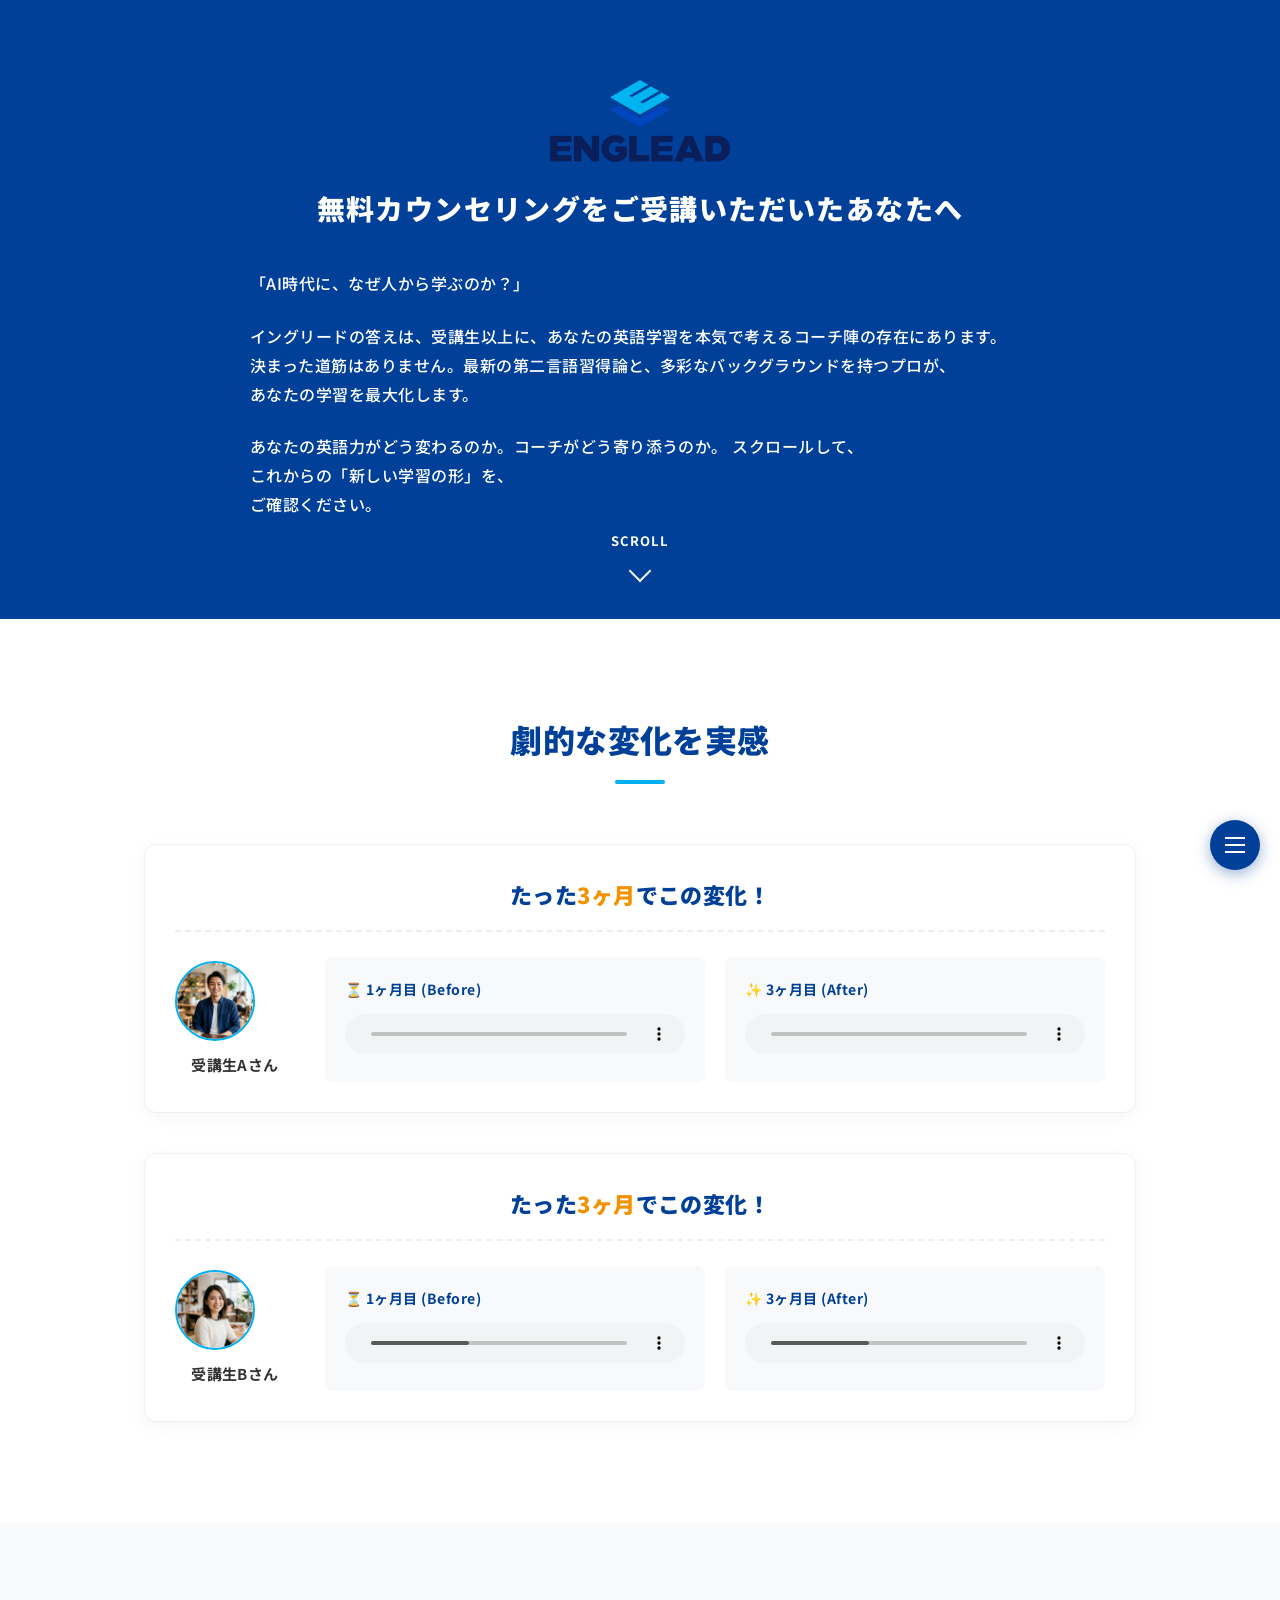
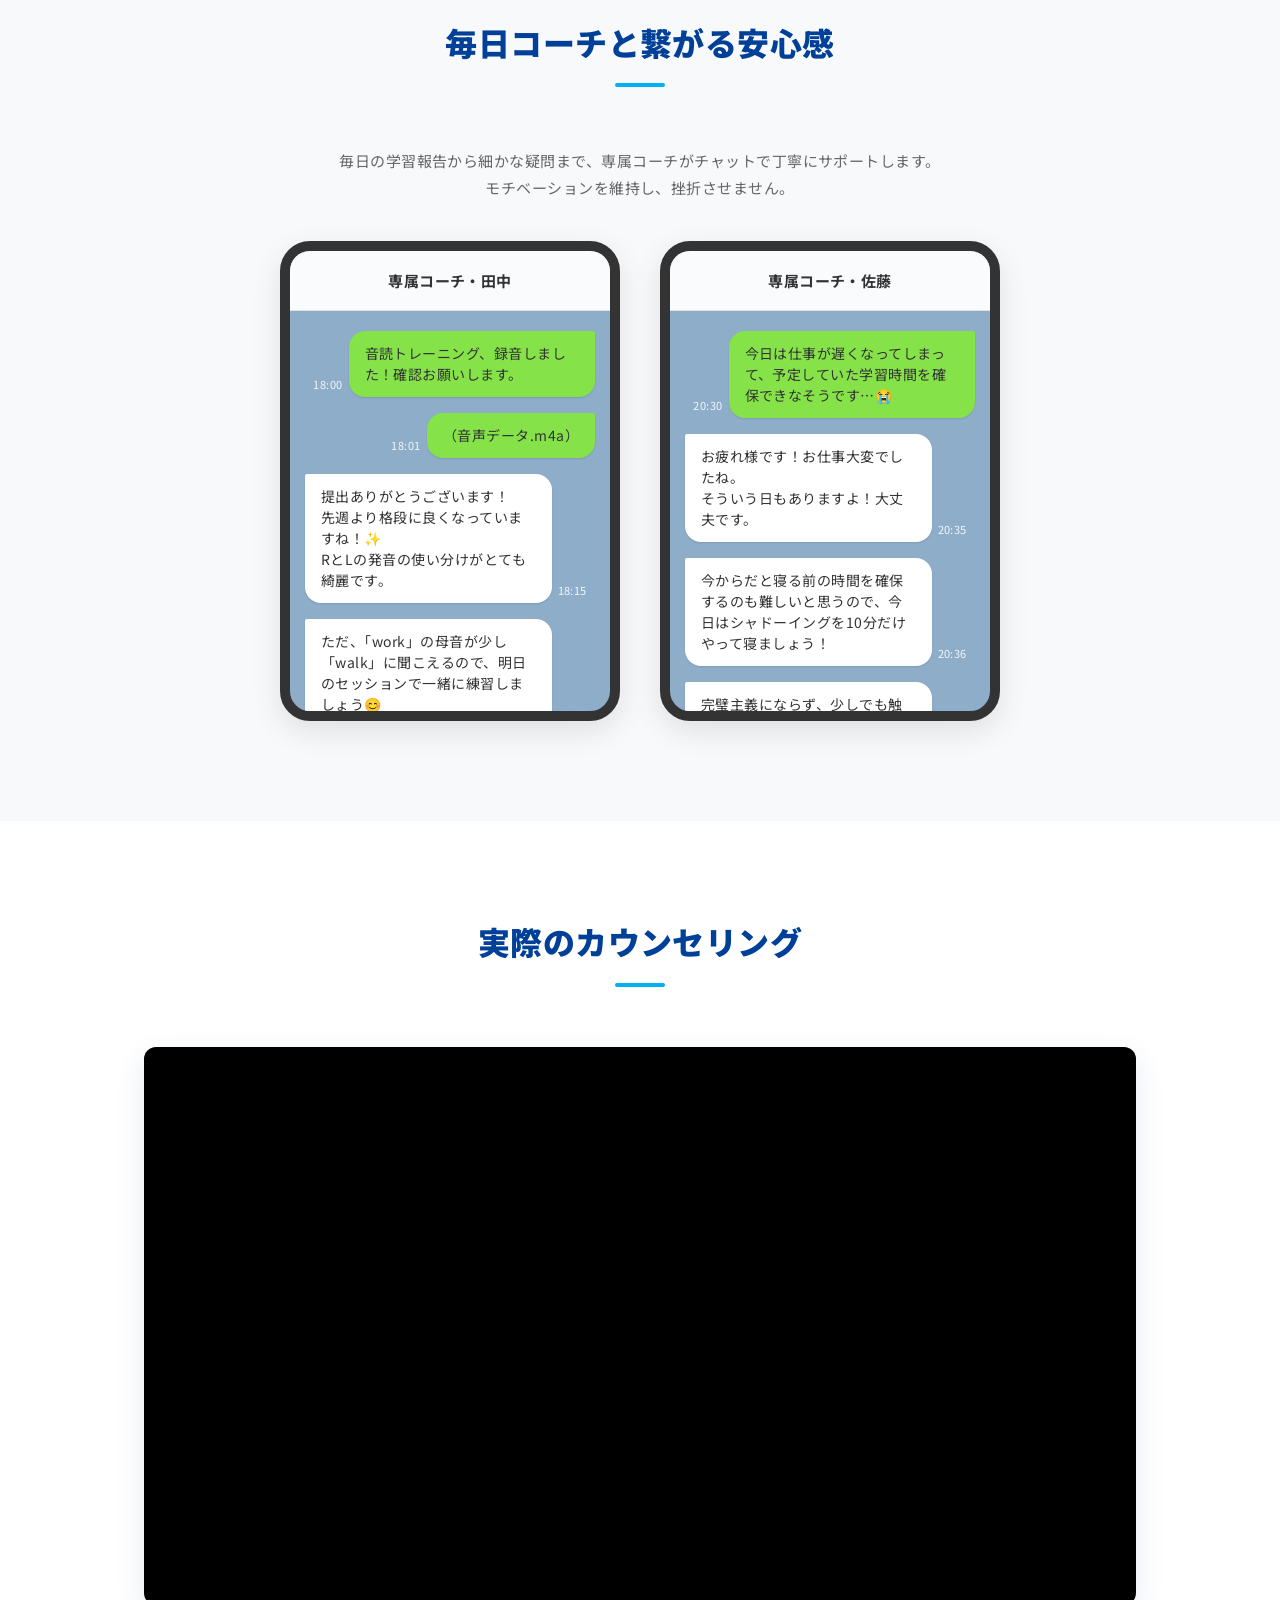
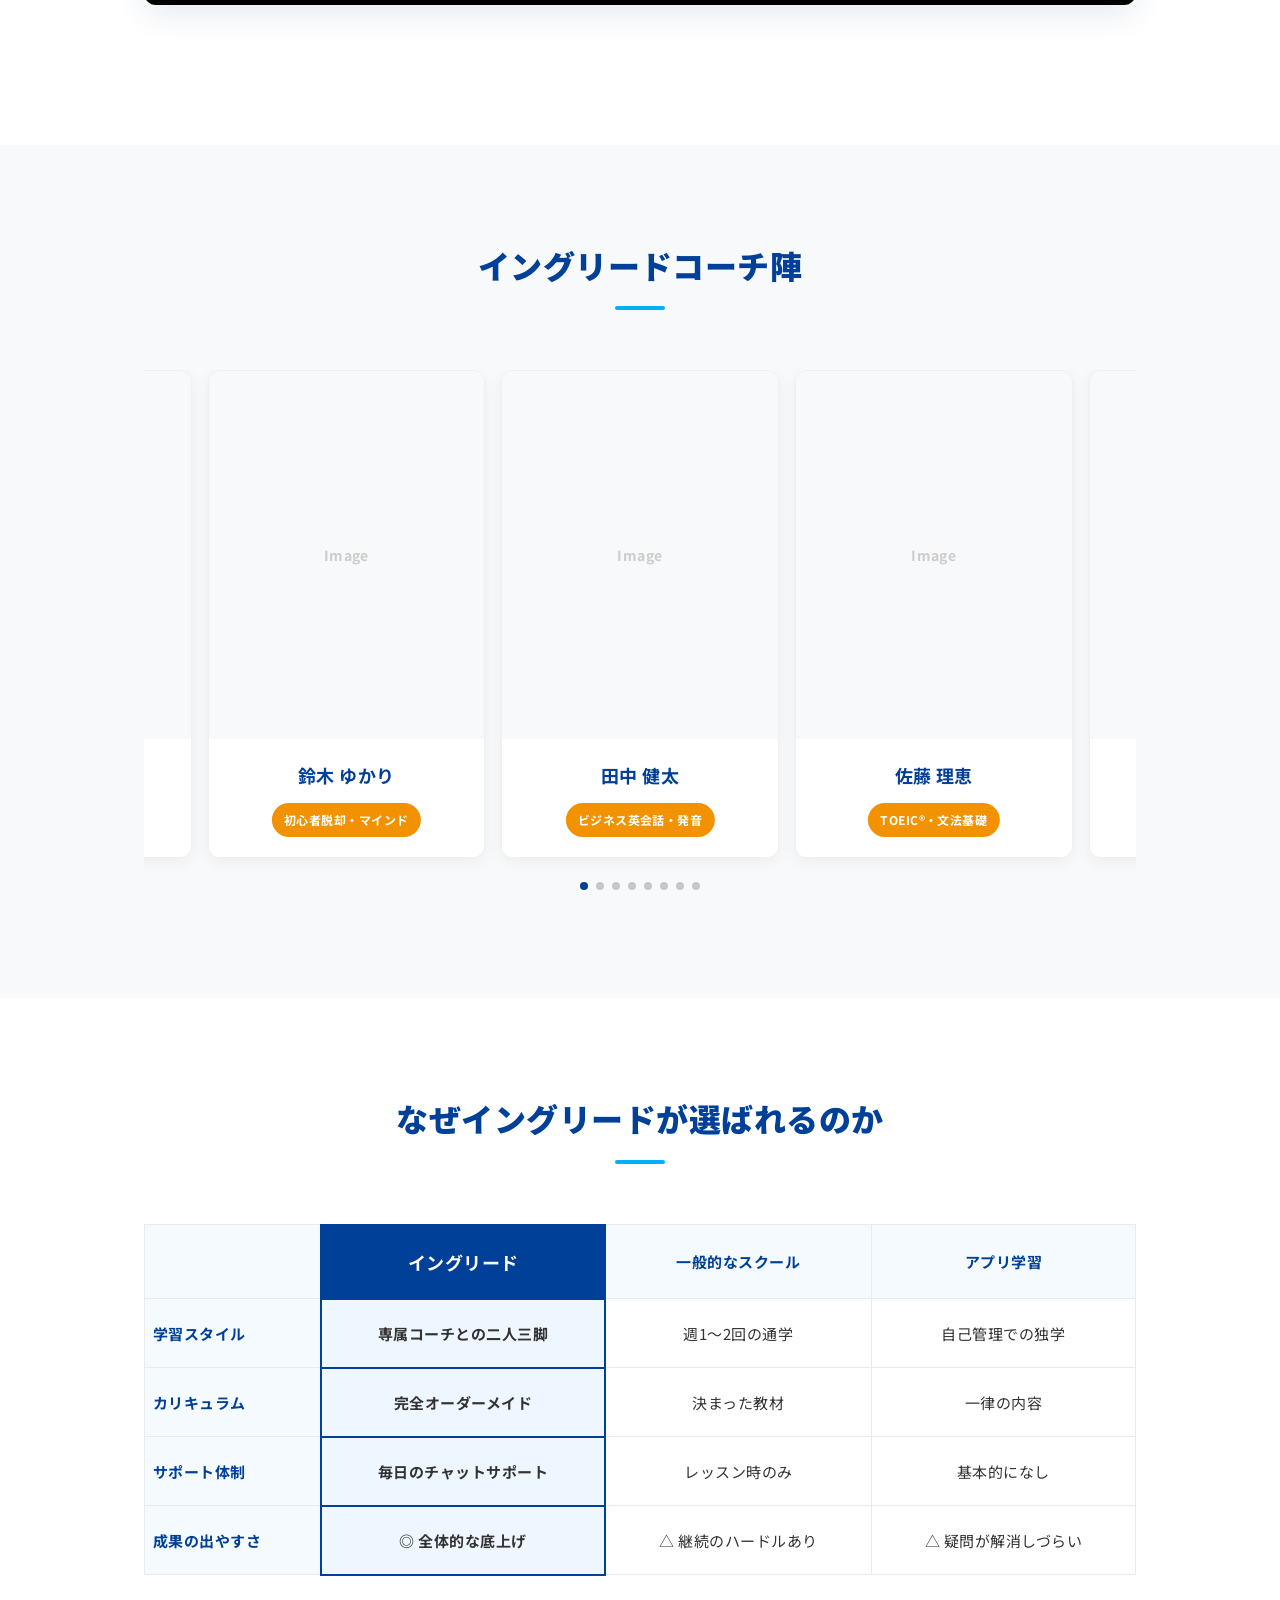
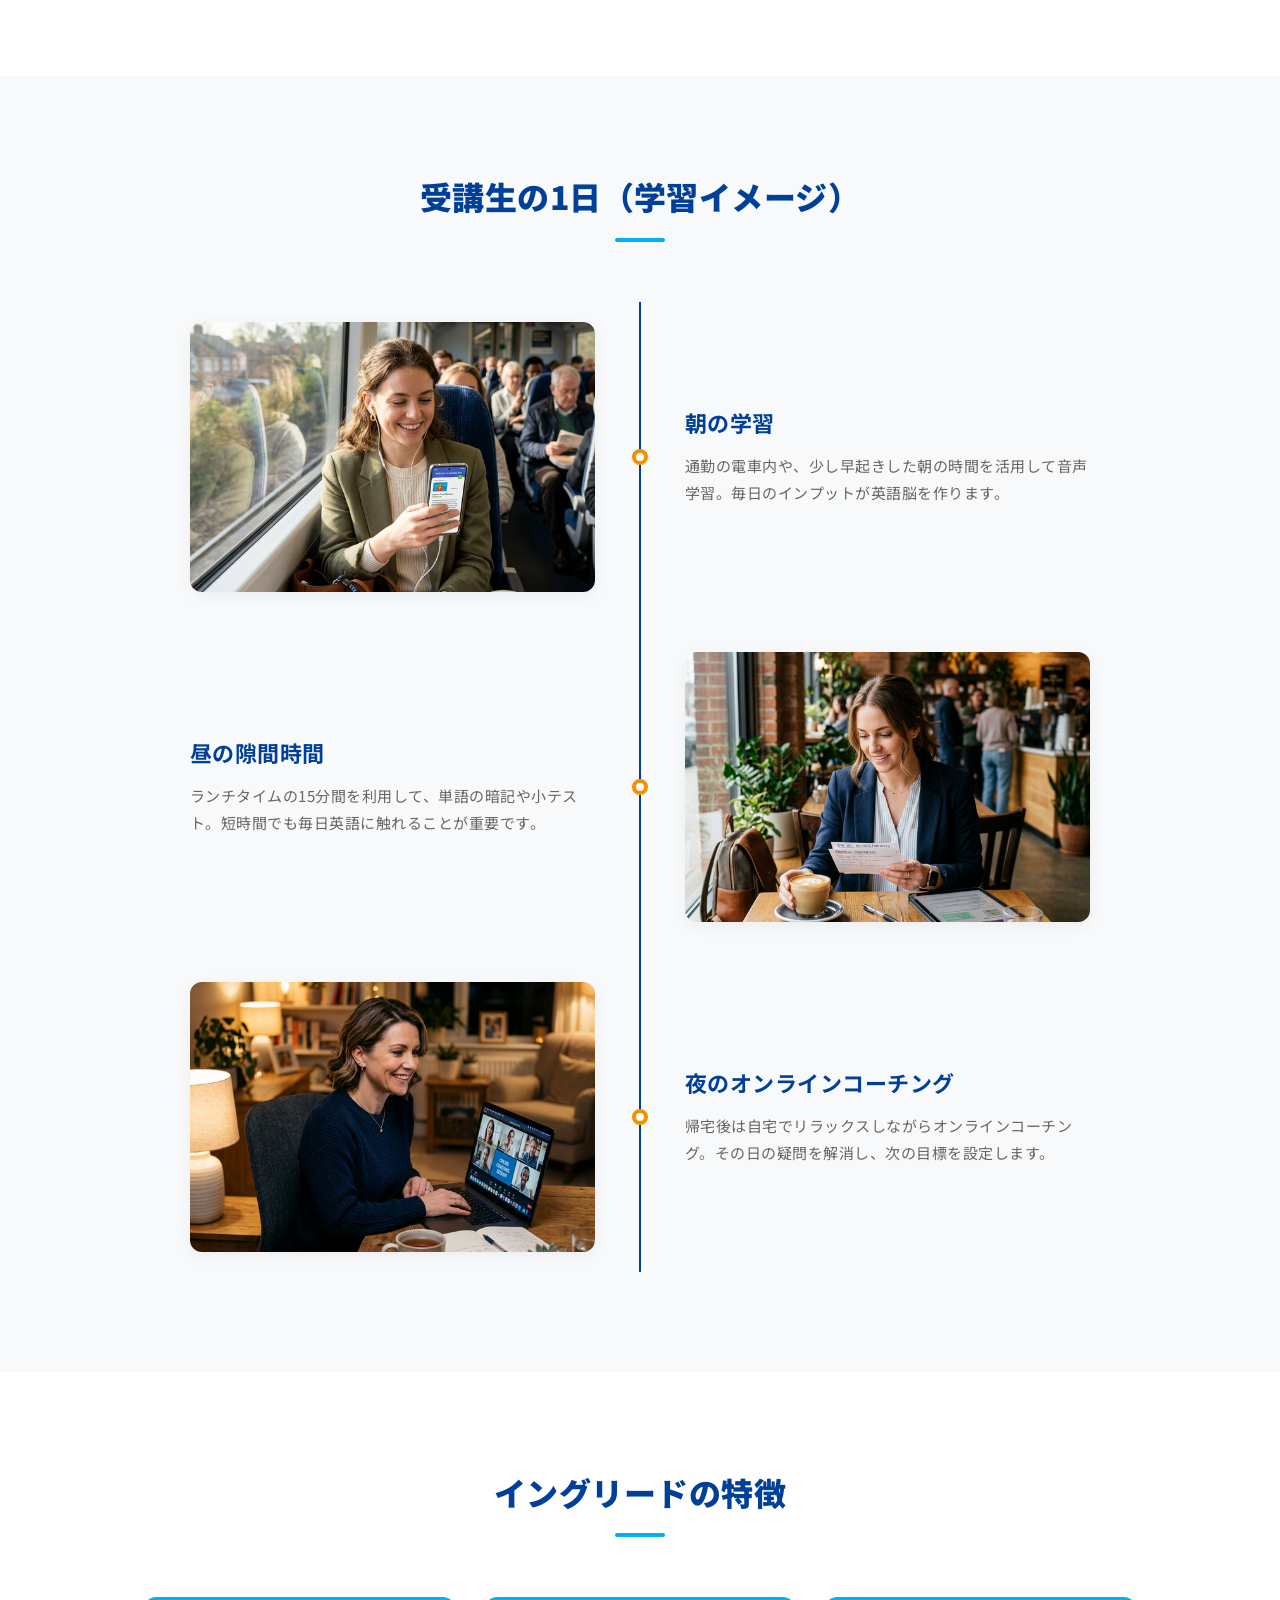
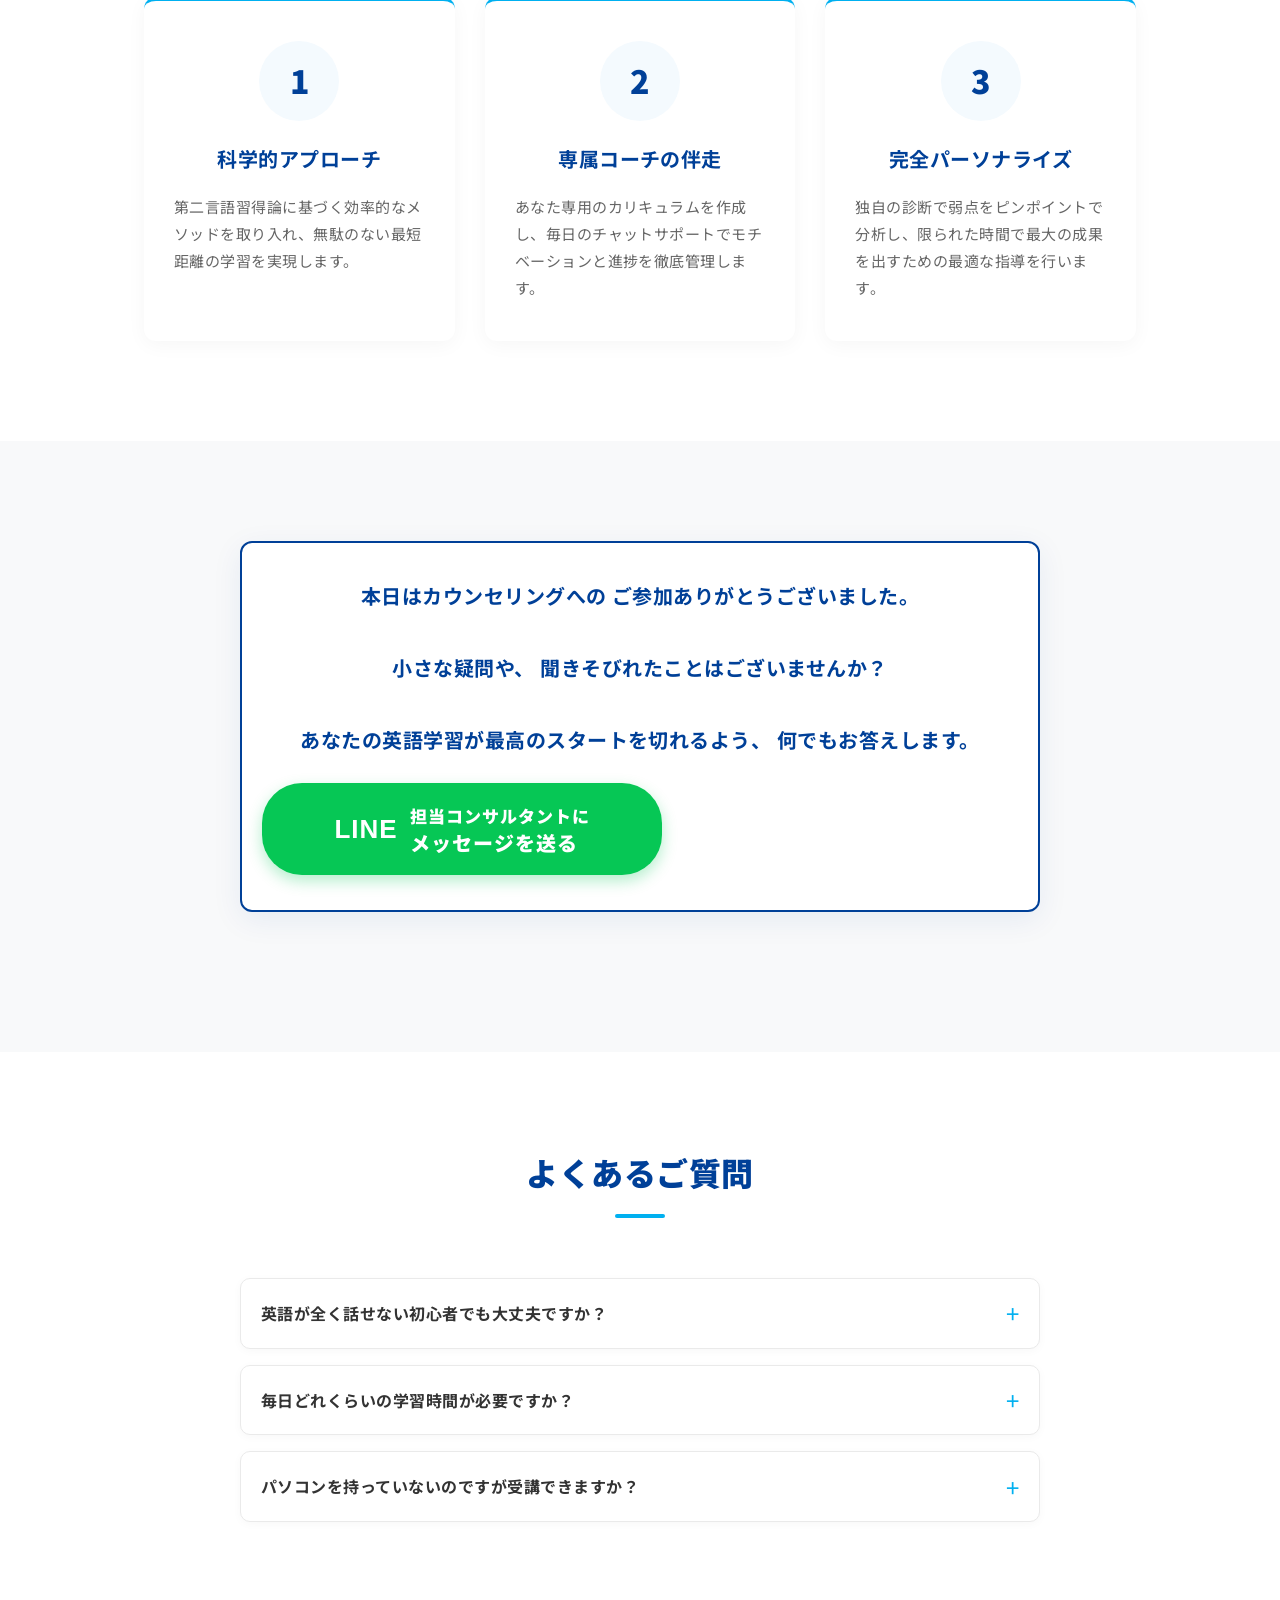
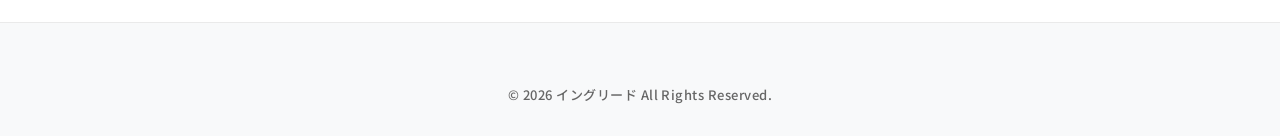
==== lp-draft/index.html @ 7d1c891e "修正" ====
<!DOCTYPE html>
<html lang="ja">

<head>
    <meta charset="UTF-8">
    <meta name="viewport" content="width=device-width, initial-scale=1.0">
    <title>イングリード - あなたの英語を、3ヶ月で変える</title>

    <!-- Google Fonts: Noto Sans JP -->
    <link rel="preconnect" href="https://fonts.googleapis.com">
    <link rel="preconnect" href="https://fonts.gstatic.com" crossorigin>
    <link href="https://fonts.googleapis.com/css2?family=Noto+Sans+JP:wght@400;500;700;900&display=swap"
        rel="stylesheet">

    <style>
        :root {
            /* イングリード提供のブランドカラー */
            --primary-blue: #004098;
            --sub-blue: #00b0f0;
            --accent-orange: #f39200;
            --light-blue: #F4FAFE;

            --text-main: #333333;
            --text-muted: #666666;
            --bg-gray: #F8F9FA;
            --white: #FFFFFF;
            --line-green: #06C755;
            --chat-bg: #8EADC8;
        }

        /* -------------------------------------------
           最優先：レスポンシブ修正 (box-sizing の徹底)
           ------------------------------------------- */
        *,
        *::before,
        *::after {
            box-sizing: border-box;
            margin: 0;
            padding: 0;
        }

        html {
            scroll-behavior: smooth;
        }

        html,
        body {
            overflow-x: hidden;
            /* スマホで右側がはみ出るのを防ぐ最終防衛線 */
            width: 100%;
        }

        body {
            font-family: 'Noto Sans JP', 'Helvetica Neue', Arial, sans-serif;
            color: var(--text-main);
            background-color: var(--bg-gray);
            line-height: 1.8;
            letter-spacing: 0.03em;
        }

        img {
            max-width: 100%;
            height: auto;
            vertical-align: bottom;
            display: block;
            /* 画像の下にできる不要な余白を消す */
        }

        .container {
            width: 100%;
            max-width: 1040px;
            margin: 0 auto;
            padding: 0 24px;
        }

        /* セクションの余白設定 */
        section {
            padding: 100px 0;
            width: 100%;
        }

        @media (max-width: 768px) {
            section {
                padding: 60px 0;
            }
        }

        section:nth-child(even) {
            background-color: var(--white);
        }

        .section-title {
            text-align: center;
            font-size: 32px;
            color: var(--primary-blue);
            margin-bottom: 60px;
            font-weight: 900;
            line-height: 1.3;
        }

        #sec-compare .section-title {
            white-space: nowrap;
        }

        @media (max-width: 768px) {
            .section-title {
                font-size: 26px;
                margin-bottom: 40px;
            }

            #sec-compare .section-title {
                font-size: min(20px, 5.5vw);
            }
        }

        .section-title::after {
            content: '';
            display: block;
            width: 50px;
            height: 4px;
            background-color: var(--sub-blue);
            margin: 20px auto 0;
            border-radius: 2px;
        }

        /* -------------------------------------------
           Header (Hero)
           ------------------------------------------- */
        header {
            background-color: var(--primary-blue);
            color: var(--white);
            padding: 80px 20px 100px;
            /* 下部矢印のための余白 */
            text-align: center;
            width: 100%;
            position: relative;
        }

        @media (max-width: 768px) {
            header {
                padding: 60px 15px 80px;
            }
        }

        .hero-logo-wrapper {
            margin-bottom: 25px;
            display: flex;
            justify-content: center;
        }

        .hero-logo-img {
            max-width: 180px;
            /* ロゴを少し小さめに配置 */
            height: auto;
        }

        /* 画像が読み込めなかった時のフォールバックテキスト用 */
        .hero-logo-text {
            font-size: 28px;
            color: var(--white);
            font-weight: 900;
            letter-spacing: 2px;
            display: none;
            /* 初期状態では隠す */
        }

        .hero-catchphrase {
            font-size: 28px;
            font-weight: 900;
            color: var(--white);
            margin-bottom: 40px;
            line-height: 1.5;
            letter-spacing: 0.05em;
        }

        .hero-message {
            color: var(--white);
            font-size: 16px;
            font-weight: 500;
            line-height: 1.8;
            /* ややスッキリとした行間 */
            text-align: left;
            /* テキスト左揃え（中央配置だが文章は読みやすく） */
            max-width: 800px;
            margin: 0 auto;
            padding: 0 10px;
            /* スマホ時の横揺れ・余白防止。以前より広め */
            word-break: keep-all;
            overflow-wrap: anywhere;
        }

        .hero-message p {
            margin-bottom: 24px;
        }

        .hero-message p:last-child {
            margin-bottom: 0;
        }

        .scroll-down {
            position: absolute;
            bottom: 40px;
            left: 50%;
            transform: translateX(-50%);
            display: flex;
            flex-direction: column;
            align-items: center;
            color: var(--white);
            font-size: 13px;
            font-weight: 700;
            letter-spacing: 1px;
            animation: bounce 2s infinite;
        }

        .scroll-down-arrow {
            width: 16px;
            height: 16px;
            border-right: 2px solid var(--white);
            border-bottom: 2px solid var(--white);
            transform: rotate(45deg);
            margin-top: 10px;
        }

        @keyframes bounce {

            0%,
            20%,
            50%,
            80%,
            100% {
                transform: translate(-50%, 0);
            }

            40% {
                transform: translate(-50%, -10px);
            }

            60% {
                transform: translate(-50%, -5px);
            }
        }

        @media (max-width: 768px) {
            .hero-logo-img {
                max-width: 140px;
            }

            .hero-catchphrase {
                font-size: 22px;
                margin-bottom: 30px;
            }

            .hero-message {
                font-size: 15px;
                line-height: 1.9;
            }

            .scroll-down {
                bottom: 20px;
            }
        }

        /* -------------------------------------------
           Voice Before/After
           ------------------------------------------- */
        .voice-grid {
            display: flex;
            flex-direction: column;
            gap: 40px;
            width: 100%;
        }

        .voice-card {
            background: var(--white);
            border-radius: 12px;
            padding: 30px;
            box-shadow: 0 4px 20px rgba(0, 0, 0, 0.04);
            display: flex;
            flex-direction: column;
            border: 1px solid #f0f0f0;
            width: 100%;
        }

        .voice-card-heading {
            text-align: center;
            font-size: 22px;
            font-weight: 900;
            color: var(--primary-blue);
            margin-bottom: 25px;
            border-bottom: 2px dashed #eee;
            padding-bottom: 15px;
        }

        .voice-card-heading span {
            color: var(--accent-orange);
        }

        .voice-card-body {
            display: flex;
            align-items: center;
            gap: 30px;
            width: 100%;
        }

        @media (max-width: 768px) {
            .voice-card-body {
                flex-direction: column;
                gap: 20px;
            }
        }

        .voice-profile {
            flex-shrink: 0;
            text-align: center;
            width: 120px;
        }

        @media (max-width: 768px) {
            .voice-profile {
                width: 100%;
                display: flex;
                flex-direction: column;
                align-items: center;
            }
        }

        .voice-profile img {
            border-radius: 50%;
            width: 80px;
            height: 80px;
            object-fit: cover;
            margin-bottom: 10px;
            border: 2px solid var(--sub-blue);
        }

        .voice-profile p {
            font-size: 15px;
            font-weight: 700;
        }

        .voice-players {
            flex-grow: 1;
            display: grid;
            grid-template-columns: 1fr 1fr;
            gap: 20px;
            width: 100%;
        }

        @media (max-width: 600px) {
            .voice-players {
                grid-template-columns: 1fr;
            }
        }

        .player-box {
            background: var(--bg-gray);
            padding: 20px;
            border-radius: 8px;
            width: 100%;
        }

        .player-label {
            font-size: 14px;
            font-weight: 700;
            margin-bottom: 12px;
            color: var(--primary-blue);
            display: flex;
            align-items: center;
            gap: 5px;
        }

        audio {
            width: 100%;
            height: 40px;
            outline: none;
        }

        /* -------------------------------------------
           LINE Support
           ------------------------------------------- */
        .chat-container {
            display: flex;
            justify-content: center;
            gap: 40px;
            flex-wrap: wrap;
            width: 100%;
        }

        .chat-phone {
            width: 100%;
            max-width: 340px;
            /* スマホ枠の最大幅を制限 */
            background-color: var(--chat-bg);
            border-radius: 30px;
            border: 10px solid var(--text-main);
            overflow: hidden;
            display: flex;
            flex-direction: column;
            box-shadow: 0 10px 30px rgba(0, 0, 0, 0.1);
        }

        .chat-header {
            background: rgba(255, 255, 255, 0.95);
            padding: 16px;
            text-align: center;
            font-weight: 700;
            font-size: 15px;
            border-bottom: 1px solid rgba(0, 0, 0, 0.1);
            color: var(--text-main);
            flex-shrink: 0;
        }

        .chat-body {
            /* スクロールLINE: 高さ400px指定 */
            height: 400px;
            padding: 20px 15px;
            overflow-y: auto;
            display: flex;
            flex-direction: column;
            gap: 16px;
        }

        /* Custom scrollbar for chat */
        .chat-body::-webkit-scrollbar {
            width: 6px;
        }

        .chat-body::-webkit-scrollbar-track {
            background: rgba(0, 0, 0, 0.05);
        }

        .chat-body::-webkit-scrollbar-thumb {
            background: rgba(0, 0, 0, 0.2);
            border-radius: 10px;
        }

        .chat-bubble {
            max-width: 85%;
            padding: 12px 16px;
            border-radius: 16px;
            font-size: 14px;
            line-height: 1.5;
            position: relative;
            box-shadow: 0 1px 2px rgba(0, 0, 0, 0.1);
        }

        .chat-bubble.left {
            align-self: flex-start;
            background: var(--white);
            border-top-left-radius: 2px;
        }

        .chat-bubble.right {
            align-self: flex-end;
            background: #85E249;
            border-top-right-radius: 2px;
        }

        .chat-time {
            font-size: 11px;
            color: rgba(255, 255, 255, 0.9);
            align-self: flex-end;
            margin: 0 6px;
            margin-bottom: 2px;
            flex-shrink: 0;
        }

        .chat-row {
            display: flex;
            align-items: flex-end;
        }

        .chat-row.right {
            flex-direction: row-reverse;
        }

        /* -------------------------------------------
           Counseling Video
           ------------------------------------------- */
        .video-wrapper {
            position: relative;
            width: 100%;
            aspect-ratio: 16 / 9;
            overflow: hidden;
            border-radius: 12px;
            box-shadow: 0 10px 30px rgba(0, 64, 152, 0.1);
            background-color: #000;
            margin: 40px 0;
        }

        .video-wrapper iframe {
            position: absolute;
            top: 0;
            left: 0;
            width: 100%;
            height: 100%;
            border: none;
        }

        .video-placeholder {
            display: flex;
            align-items: center;
            justify-content: center;
            background: url('https://via.placeholder.com/1200x675/004098/FFFFFF?text=Counseling+Video') center/cover;
        }

        .play-btn {
            width: 70px;
            height: 70px;
            background: rgba(255, 255, 255, 0.9);
            border-radius: 50%;
            display: flex;
            align-items: center;
            justify-content: center;
            cursor: pointer;
            transition: transform 0.3s ease, background 0.3s;
            box-shadow: 0 4px 15px rgba(0, 0, 0, 0.2);
        }

        @media (max-width: 768px) {
            .play-btn {
                width: 50px;
                height: 50px;
            }

            .play-btn::after {
                border-top: 10px solid transparent !important;
                border-left: 15px solid var(--accent-orange) !important;
                border-bottom: 10px solid transparent !important;
                margin-left: 4px !important;
            }
        }

        .play-btn:hover {
            transform: scale(1.1);
            background: var(--white);
        }

        .play-btn::after {
            content: '';
            border-top: 14px solid transparent;
            border-left: 20px solid var(--accent-orange);
            border-bottom: 14px solid transparent;
            margin-left: 6px;
        }

        /* -------------------------------------------
           Features
           ------------------------------------------- */
        .feature-grid {
            display: grid;
            grid-template-columns: repeat(3, 1fr);
            gap: 30px;
            width: 100%;
        }

        @media (max-width: 900px) {
            .feature-grid {
                grid-template-columns: 1fr;
                gap: 16px;
            }
        }

        .feature-item {
            background: var(--white);
            padding: 40px 30px;
            text-align: center;
            border-radius: 12px;
            box-shadow: 0 4px 20px rgba(0, 0, 0, 0.04);
            border-top: 4px solid var(--sub-blue);
        }

        .feature-icon {
            width: 80px;
            height: 80px;
            background: var(--light-blue);
            color: var(--primary-blue);
            border-radius: 50%;
            display: flex;
            align-items: center;
            justify-content: center;
            font-size: 32px;
            margin: 0 auto 20px;
            font-weight: 900;
        }

        .feature-title {
            font-size: 20px;
            font-weight: 700;
            margin-bottom: 16px;
            color: var(--primary-blue);
        }

        .feature-desc {
            font-size: 15px;
            color: var(--text-muted);
            text-align: left;
        }

        /* -------------------------------------------
           Coaches
           ------------------------------------------- */
        .coach-grid {
            display: grid;
            grid-template-columns: repeat(4, 1fr);
            gap: 20px;
            width: 100%;
        }

        @media (max-width: 900px) {
            .coach-grid {
                grid-template-columns: repeat(2, 1fr);
            }
        }

        @media (max-width: 480px) {

            /* スマホで1列 */
            .coach-grid {
                grid-template-columns: 1fr;
            }
        }

        .coach-card {
            background: var(--white);
            border-radius: 12px;
            overflow: hidden;
            box-shadow: 0 4px 15px rgba(0, 0, 0, 0.05);
            transition: transform 0.3s ease, box-shadow 0.3s ease;
            display: flex;
            flex-direction: column;
            cursor: pointer;
            border: 1px solid #eee;
            width: 100%;
        }

        .coach-card:hover {
            transform: translateY(-6px);
            box-shadow: 0 12px 24px rgba(0, 64, 152, 0.12);
        }

        /* 画像アスペクト比調整 */
        .coach-img-wrapper {
            width: 100%;
            aspect-ratio: 3 / 4;
            background: var(--bg-gray);
            /* 画像がない場合のプレースホルダー用の背景 */
            position: relative;
            overflow: hidden;
        }

        /* 画像ファイルのフォールバック（ファイルがない場合でも枠を維持） */
        .coach-img {
            position: absolute;
            top: 0;
            left: 0;
            width: 100%;
            height: 100%;
            object-fit: cover;
            object-position: center top;
            /* 読み込めなかった際 Altテキストを目立たなくする */
            color: transparent;
        }

        /* 画像がない場合のダミー要素 */
        .coach-img::before {
            content: "Image";
            display: flex;
            align-items: center;
            justify-content: center;
            position: absolute;
            top: 0;
            left: 0;
            right: 0;
            bottom: 0;
            background-color: var(--bg-gray);
            color: #ccc;
            font-size: 14px;
            font-weight: bold;
        }

        .coach-info {
            padding: 20px 15px;
            text-align: center;
            flex-grow: 1;
            background: var(--white);
        }

        .coach-name {
            font-size: 18px;
            font-weight: 700;
            margin-bottom: 12px;
            color: var(--primary-blue);
        }

        .coach-spec {
            font-size: 12px;
            color: var(--white);
            background: var(--accent-orange);
            padding: 6px 12px;
            border-radius: 20px;
            display: inline-block;
            font-weight: 700;
        }

        /* -------------------------------------------
           Modal for Coach Pop-up
           ------------------------------------------- */
        .modal-overlay {
            position: fixed;
            top: 0;
            left: 0;
            width: 100%;
            height: 100vh;
            /* iOS対応のためvhを使用 */
            background: rgba(0, 0, 0, 0.7);
            backdrop-filter: blur(4px);
            -webkit-backdrop-filter: blur(4px);
            display: flex;
            align-items: center;
            justify-content: center;
            z-index: 9999;
            opacity: 0;
            visibility: hidden;
            transition: opacity 0.3s ease, visibility 0.3s ease;
            padding: 20px;
        }

        .modal-overlay.active {
            opacity: 1;
            visibility: visible;
        }

        .modal-content {
            background: var(--white);
            border-radius: 12px;
            width: 100%;
            max-width: 640px;
            position: relative;
            transform: translateY(20px) scale(0.95);
            transition: transform 0.3s cubic-bezier(0.175, 0.885, 0.32, 1.275);
            overflow: hidden;
            box-shadow: 0 20px 40px rgba(0, 0, 0, 0.3);
            display: flex;
            flex-direction: column;
            max-height: 90vh;
        }

        @media (min-width: 600px) {
            .modal-content {
                flex-direction: row;
            }

            .modal-content {
                max-height: 80vh;
            }
        }

        .modal-overlay.active .modal-content {
            transform: translateY(0) scale(1);
        }

        .modal-close {
            position: absolute;
            top: 15px;
            right: 15px;
            width: 36px;
            height: 36px;
            background: rgba(255, 255, 255, 0.9);
            border-radius: 50%;
            display: flex;
            align-items: center;
            justify-content: center;
            cursor: pointer;
            font-size: 24px;
            font-weight: bold;
            color: var(--text-main);
            transition: background 0.2s, transform 0.2s;
            z-index: 10;
            box-shadow: 0 2px 5px rgba(0, 0, 0, 0.2);
            line-height: 1;
        }

        .modal-close:hover {
            background: #fff;
            transform: scale(1.1);
        }

        .modal-img-container {
            width: 100%;
            height: 250px;
            background: var(--bg-gray);
            position: relative;
            flex-shrink: 0;
        }

        @media (min-width: 600px) {
            .modal-img-container {
                width: 260px;
                height: auto;
            }
        }

        .modal-img {
            width: 100%;
            height: 100%;
            object-fit: cover;
            object-position: center top;
            /* 読み込めない時対策 */
            color: transparent;
        }

        .modal-info {
            padding: 30px;
            flex-grow: 1;
            overflow-y: auto;
            /* 詳細テキストが長い場合のスクロール */
        }

        .modal-name {
            font-size: 24px;
            font-weight: 700;
            color: var(--primary-blue);
            margin-bottom: 10px;
        }

        .modal-spec {
            font-size: 13px;
            color: var(--white);
            background: var(--accent-orange);
            padding: 4px 10px;
            border-radius: 4px;
            display: inline-block;
            margin-bottom: 20px;
            font-weight: 700;
        }

        .modal-desc-title {
            font-size: 14px;
            font-weight: 700;
            color: var(--primary-blue);
            margin-bottom: 8px;
            border-bottom: 2px solid var(--light-blue);
            padding-bottom: 4px;
        }

        .modal-desc {
            font-size: 14px;
            color: var(--text-muted);
            line-height: 1.7;
        }

        /* -------------------------------------------
           FAQ
           ------------------------------------------- */
        .faq-list {
            display: flex;
            flex-direction: column;
            gap: 16px;
            max-width: 800px;
            margin: 0 auto;
            width: 100%;
        }

        details {
            background: var(--white);
            border-radius: 10px;
            box-shadow: 0 2px 10px rgba(0, 0, 0, 0.03);
            border: 1px solid #eaeaea;
            overflow: hidden;
            width: 100%;
        }

        summary {
            padding: 20px 50px 20px 20px;
            font-weight: 700;
            font-size: 16px;
            cursor: pointer;
            list-style: none;
            position: relative;
            color: var(--text-main);
            transition: background 0.2s;
        }

        @media (max-width: 768px) {
            summary {
                font-size: 15px;
                padding: 16px 45px 16px 16px;
            }
        }

        summary:hover {
            background: var(--light-blue);
        }

        summary::-webkit-details-marker {
            display: none;
        }

        summary::after {
            content: '+';
            position: absolute;
            right: 20px;
            top: 50%;
            transform: translateY(-50%);
            font-size: 24px;
            color: var(--sub-blue);
            font-weight: 400;
        }

        details[open] summary::after {
            content: '−';
        }

        .faq-answer {
            padding: 0 20px 20px;
            color: var(--text-muted);
            font-size: 14px;
            line-height: 1.8;
            border-top: 1px dashed #eee;
            margin-top: 5px;
            padding-top: 15px;
        }

        @media (max-width: 768px) {
            .faq-answer {
                padding: 0 16px 16px;
            }
        }

        /* -------------------------------------------
           Footer & CTA
           ------------------------------------------- */
        footer {
            background: var(--bg-gray);
            padding: 60px 20px 30px;
            text-align: center;
            border-top: 1px solid #EAEAEA;
            width: 100%;
        }

        .cta-container {
            background: var(--white);
            padding: 35px 20px;
            border-radius: 12px;
            max-width: 800px;
            margin: 0 auto 40px;
            box-shadow: 0 8px 30px rgba(0, 64, 152, 0.08);
            border: 2px solid var(--primary-blue);
            width: 100%;
            word-break: keep-all;
            overflow-wrap: anywhere;
        }

        .cta-text {
            font-size: 20px;
            font-weight: 700;
            margin-bottom: 25px;
            color: var(--primary-blue);
            line-height: 1.8;
            text-align: center;
        }

        .btn-line {
            display: inline-flex;
            align-items: center;
            justify-content: center;
            background-color: var(--line-green);
            color: var(--white);
            text-decoration: none;
            font-size: 20px;
            font-weight: 900;
            padding: 18px 40px;
            border-radius: 40px;
            transition: opacity 0.3s, transform 0.2s, box-shadow 0.3s;
            box-shadow: 0 6px 15px rgba(6, 199, 85, 0.3);
            letter-spacing: 1px;
            width: 100%;
            max-width: 400px;
            word-break: normal;
            overflow-wrap: normal;
        }

        .btn-line:hover {
            opacity: 0.9;
            transform: translateY(-2px);
            box-shadow: 0 8px 20px rgba(6, 199, 85, 0.4);
        }

        .btn-line::before {
            content: 'LINE';
            font-family: Arial, sans-serif;
            font-weight: 900;
            margin-right: 12px;
            font-size: 26px;
        }

        .copyright {
            color: var(--text-muted);
            font-size: 13px;
            font-weight: 500;
        }

        @media (max-width: 768px) {
            footer {
                padding: 40px 15px 20px;
            }

            .cta-container {
                padding: 25px 15px;
                margin-bottom: 30px;
            }

            .cta-text {
                font-size: 13px;
                /* Changed to ~0.85x */
                margin-bottom: 20px;
            }

            .btn-line {
                font-size: 0.9rem;
            }
        }

        /* Narrow mobile adjustments for footer */
        @media (max-width: 375px) {
            .cta-container {
                padding: 20px 15px;
            }

            .cta-text {
                font-size: 12.5px;
            }

            .btn-line {
                font-size: 16px;
                padding: 15px 20px;
            }

            .btn-line::before {
                font-size: 22px;
            }
        }

        /* -------------------------------------------
           Comparison Table
           ------------------------------------------- */
        .comparison-table-wrapper {
            overflow-x: auto;
            width: 100%;
        }

        .comparison-table {
            width: 100%;
            border-collapse: collapse;
            min-width: 600px;
            text-align: center;
            background: var(--white);
            margin: 0 auto;
        }

        .comparison-table th,
        .comparison-table td {
            border: 1px solid #EAEAEA;
            padding: 20px 15px;
            font-size: 15px;
        }

        .comparison-table thead th {
            background: var(--light-blue);
            font-weight: 700;
            color: var(--primary-blue);
        }

        .comparison-table tbody th {
            background: var(--light-blue);
            font-weight: 700;
            text-align: left;
            color: var(--primary-blue);
            white-space: nowrap;
            padding: 20px 8px;
            /* Added left column padding adjustment */
        }

        .comparison-table .highlight {
            background: #eef7ff;
            font-weight: 700;
            border: 2px solid var(--primary-blue);
        }

        .comparison-table thead th.highlight {
            background: var(--primary-blue);
            color: var(--white);
            font-size: 18px;
        }

        /* -------------------------------------------
           Daily Schedule
           ------------------------------------------- */
        .schedule-container {
            position: relative;
            display: flex;
            flex-direction: column;
            gap: 60px;
            width: 100%;
            max-width: 900px;
            margin: 0 auto;
            padding: 20px 0;
        }

        .schedule-container::before {
            content: '';
            position: absolute;
            top: 0;
            bottom: 0;
            left: 50%;
            width: 2px;
            background-color: var(--primary-blue);
            transform: translateX(-50%);
        }

        .schedule-item {
            position: relative;
            display: flex;
            align-items: center;
            justify-content: space-between;
            width: 100%;
        }

        .schedule-item.reverse {
            flex-direction: row-reverse;
        }

        .schedule-item::after {
            content: '';
            position: absolute;
            left: 50%;
            top: 50%;
            transform: translate(-50%, -50%);
            width: 16px;
            height: 16px;
            background-color: var(--white);
            border: 4px solid var(--accent-orange);
            border-radius: 50%;
            z-index: 1;
        }

        .schedule-img {
            width: 45%;
            border-radius: 12px;
            overflow: hidden;
            box-shadow: 0 4px 15px rgba(0, 0, 0, 0.05);
        }

        .schedule-img img {
            width: 100%;
            height: 100%;
            object-fit: cover;
            aspect-ratio: 3/2;
            display: block;
        }

        .schedule-text {
            width: 45%;
        }

        .schedule-time {
            font-size: 22px;
            font-weight: 700;
            color: var(--primary-blue);
            margin-bottom: 15px;
            line-height: 1.4;
        }

        .schedule-text p {
            color: var(--text-muted);
            font-size: 15px;
            line-height: 1.8;
            margin: 0;
        }

        @media (max-width: 768px) {
            .schedule-container {
                gap: 50px;
            }

            .schedule-container::before {
                left: 15px;
                transform: none;
            }

            .schedule-item::after {
                left: 15px;
                top: 25px;
                /* Adjusting the dot vertically for mobile text alignment */
                transform: translate(-50%, -50%);
            }

            .schedule-item,
            .schedule-item.reverse {
                flex-direction: column;
                align-items: flex-start;
                padding-left: 45px;
                gap: 20px;
            }

            .schedule-img,
            .schedule-text {
                width: 100%;
            }
        }

        /* -------------------------------------------
           Floating TOC
           ------------------------------------------- */
        .toc-btn {
            position: fixed;
            bottom: 30px;
            right: 20px;
            width: 50px;
            height: 50px;
            background-color: var(--primary-blue);
            color: var(--white);
            border-radius: 50%;
            display: flex;
            align-items: center;
            justify-content: center;
            box-shadow: 0 4px 15px rgba(0, 64, 152, 0.4);
            z-index: 999;
            cursor: pointer;
            transition: transform 0.3s;
        }

        .toc-btn:hover {
            transform: scale(1.05);
        }

        .toc-icon {
            display: flex;
            flex-direction: column;
            gap: 5px;
        }

        .toc-icon span {
            display: block;
            width: 20px;
            height: 2px;
            background-color: var(--white);
            transition: 0.3s;
        }

        .toc-menu {
            position: fixed;
            top: 50%;
            right: -100%;
            transform: translateY(-50%);
            width: 250px;
            background: var(--white);
            border-radius: 12px 0 0 12px;
            box-shadow: -4px 0 20px rgba(0, 0, 0, 0.1);
            z-index: 998;
            transition: right 0.4s cubic-bezier(0.175, 0.885, 0.32, 1.275);
            padding: 20px 0;
            border-left: 3px solid var(--primary-blue);
        }

        .toc-menu.active {
            right: 0;
        }

        .toc-title {
            font-size: 16px;
            font-weight: 700;
            color: var(--primary-blue);
            text-align: center;
            margin-bottom: 15px;
            border-bottom: 1px solid #eee;
            padding-bottom: 10px;
        }

        .toc-list {
            list-style: none;
            padding: 0;
            margin: 0;
        }

        .toc-list li {
            border-bottom: 1px dashed #f0f0f0;
        }

        .toc-list li:last-child {
            border-bottom: none;
        }

        .toc-list a {
            display: block;
            padding: 12px 20px;
            color: var(--text-main);
            text-decoration: none;
            font-size: 14px;
            font-weight: 500;
            transition: background 0.2s, color 0.2s;
        }

        .toc-list a:hover {
            background-color: var(--light-blue);
            color: var(--primary-blue);
        }

        @media (max-width: 768px) {
            .toc-btn {
                bottom: 75px;
                right: 15px;
            }

            .toc-menu {
                width: 220px;
            }
        }

        /* -------------------------------------------
           Sticky LINE CTA Bar (Mobile Only)
           ------------------------------------------- */
        .sticky-line-cta {
            display: none;
        }

        @media (max-width: 768px) {
            .sticky-line-cta {
                display: block;
                position: fixed;
                bottom: 0;
                left: 0;
                width: 100%;
                z-index: 998;
                background-color: #06C755;
                box-shadow: 0 -2px 10px rgba(0, 0, 0, 0.15);
                transition: opacity 0.4s ease, visibility 0.4s ease;
                opacity: 1;
                visibility: visible;
            }

            .sticky-line-cta.is-hidden {
                opacity: 0;
                visibility: hidden;
                pointer-events: none;
            }

            .sticky-line-cta a {
                display: flex;
                align-items: center;
                justify-content: center;
                gap: 8px;
                width: 100%;
                padding: 14px 16px;
                color: #FFFFFF;
                text-decoration: none;
                font-size: 14px;
                font-weight: 700;
                letter-spacing: 0.03em;
                line-height: 1;
            }

            .sticky-line-cta a::before {
                content: 'LINE';
                font-family: Arial, sans-serif;
                font-weight: 900;
                font-size: 18px;
                flex-shrink: 0;
            }
        }
    </style>

    <!-- Swiper CSS -->
    <link rel="stylesheet" href="https://cdn.jsdelivr.net/npm/swiper@11/swiper-bundle.min.css" />
    <style>
        /* Swiper Customize */
        .coach-swiper {
            width: 100%;
            padding-bottom: 40px;
            /* ページネーション用の余白 */
            overflow: hidden;
        }

        .swiper-pagination-bullet-active {
            background: var(--primary-blue);
        }

        /* スマホ表示（基本） */
        .swiper-slide {
            width: 80% !important;
            /* これで端が少し見える状態（1.2枚）になる */
            box-sizing: border-box;
            backface-visibility: hidden;
            transform: translateZ(0);
            -webkit-backface-visibility: hidden;
            -webkit-transform: translateZ(0);
        }

        .swiper-slide img {
            backface-visibility: hidden;
            transform: translateZ(0);
            -webkit-backface-visibility: hidden;
            -webkit-transform: translateZ(0);
        }

        /* PC表示（768px以上）の調整 */
        @media (min-width: 768px) {
            .swiper-slide {
                width: 28% !important;
                /* PCで約3.5〜4枚見えるように調整 */
            }
        }
    </style>
</head>

<body>

    <!-- Header -->
    <header>
        <div class="container">
            <div class="hero-logo-wrapper">
                <!-- logo.png がない場合はフォールバックテキストを表示するスクリプト付 -->
                <img src="logo.png" alt="イングリード" class="hero-logo-img"
                    onerror="this.style.display='none'; this.nextElementSibling.style.display='block';">
                <div class="hero-logo-text">イングリード</div>
            </div>
            <h1 class="hero-catchphrase">無料カウンセリングを<br class="sp-only">ご受講いただいたあなたへ</h1>
            <div class="hero-message">
                <p>「AI時代に、なぜ人から学ぶのか？」</p>
                <p>
                    <span style="display: inline-block;">イングリードの答えは、受講生以上に、</span><span
                        style="display: inline-block;">あなたの英語学習を本気で考える</span><span
                        style="display: inline-block;">コーチ陣の存在にあります。</span>
                    <span style="display: inline-block;">決まった道筋はありません。</span><span
                        style="display: inline-block;">最新の第二言語習得論と、</span><span
                        style="display: inline-block;">多彩なバックグラウンドを持つプロが、</span><span
                        style="display: inline-block;">あなたの学習を最大化します。</span>
                </p>
                <p>
                    <span style="display: inline-block;">あなたの英語力がどう変わるのか。</span><span
                        style="display: inline-block;">コーチがどう寄り添うのか。</span>
                    <span style="display: inline-block;">スクロールして、</span>
                    <span style="display: inline-block;">これからの「新しい学習の形」を、</span><br>
                    <span style="display: inline-block;">ご確認ください。</span>
                </p>
            </div>
        </div>
        <div class="scroll-down">
            <span>SCROLL</span>
            <div class="scroll-down-arrow"></div>
        </div>
    </header>

    <!-- 劇的な変化 -->
    <section id="sec-voice">
        <div class="container">
            <h2 class="section-title">劇的な変化を実感</h2>
            <div class="voice-grid">
                <!-- Person 1 -->
                <div class="voice-card">
                    <div class="voice-card-heading">たった<span>3ヶ月</span>でこの変化！</div>
                    <div class="voice-card-body">
                        <div class="voice-profile">
                            <img src="student_a.png" alt="受講生A" style="object-fit: cover;">
                            <p>受講生Aさん</p>
                        </div>
                        <div class="voice-players">
                            <div class="player-box">
                                <div class="player-label">⏳ 1ヶ月目 (Before)</div>
                                <audio controls src="assets/audio/student-a-before.m4a"></audio>
                            </div>
                            <div class="player-box">
                                <div class="player-label">✨ 3ヶ月目 (After)</div>
                                <audio controls src="assets/audio/student-a-after.m4a"></audio>
                            </div>
                        </div>
                    </div>
                </div>
                <!-- Person 2 -->
                <div class="voice-card">
                    <div class="voice-card-heading">たった<span>3ヶ月</span>でこの変化！</div>
                    <div class="voice-card-body">
                        <div class="voice-profile">
                            <img src="student_b.png" alt="受講生B" style="object-fit: cover;">
                            <p>受講生Bさん</p>
                        </div>
                        <div class="voice-players">
                            <div class="player-box">
                                <div class="player-label">⏳ 1ヶ月目 (Before)</div>
                                <audio controls src="assets/audio/student-b-before.wav"></audio>
                            </div>
                            <div class="player-box">
                                <div class="player-label">✨ 3ヶ月目 (After)</div>
                                <audio controls src="assets/audio/student-b-after.wav"></audio>
                            </div>
                        </div>
                    </div>
                </div>
            </div>
        </div>
    </section>

    <!-- LINEサポート -->
    <section id="sec-line">
        <div class="container">
            <h2 class="section-title">毎日コーチと繋がる安心感</h2>
            <p
                style="text-align: center; margin-bottom: 40px; color: var(--text-muted); font-size: 15px; line-height: 1.8;">
                毎日の学習報告から細かな疑問まで、専属コーチが<br class="sp-only">チャットで丁寧にサポートします。<br>モチベーションを維持し、挫折させません。
            </p>
            <div class="chat-container">
                <!-- Chat 1 -->
                <div class="chat-phone">
                    <div class="chat-header">専属コーチ・田中</div>
                    <div class="chat-body">
                        <!-- スクロール確認用のため少し多めに会話を入れる -->
                        <div class="chat-row right">
                            <div class="chat-bubble right">音読トレーニング、録音しました！確認お願いします。</div>
                            <div class="chat-time">18:00</div>
                        </div>
                        <div class="chat-row right">
                            <div class="chat-bubble right">（音声データ.m4a）</div>
                            <div class="chat-time">18:01</div>
                        </div>
                        <div class="chat-row left">
                            <div class="chat-bubble left">提出ありがとうございます！<br>先週より格段に良くなっていますね！✨<br>RとLの発音の使い分けがとても綺麗です。
                            </div>
                            <div class="chat-time">18:15</div>
                        </div>
                        <div class="chat-row left">
                            <div class="chat-bubble left">ただ、「work」の母音が少し「walk」に聞こえるので、明日のセッションで一緒に練習しましょう😊</div>
                            <div class="chat-time">18:16</div>
                        </div>
                        <div class="chat-row right">
                            <div class="chat-bubble right">ありがとうございます！自分でも少し気になっていたところでした。</div>
                            <div class="chat-time">18:20</div>
                        </div>
                        <div class="chat-row right">
                            <div class="chat-bubble right">明日もよろしくお願いします！</div>
                            <div class="chat-time">18:21</div>
                        </div>
                        <div class="chat-row left">
                            <div class="chat-bubble left">こちらこそ！引き続き頑張りましょう！👍</div>
                            <div class="chat-time">18:25</div>
                        </div>
                    </div>
                </div>
                <!-- Chat 2 -->
                <div class="chat-phone">
                    <div class="chat-header">専属コーチ・佐藤</div>
                    <div class="chat-body">
                        <div class="chat-row right">
                            <div class="chat-bubble right">今日は仕事が遅くなってしまって、予定していた学習時間を確保できなそうです…😭</div>
                            <div class="chat-time">20:30</div>
                        </div>
                        <div class="chat-row left">
                            <div class="chat-bubble left">お疲れ様です！お仕事大変でしたね。<br>そういう日もありますよ！大丈夫です。</div>
                            <div class="chat-time">20:35</div>
                        </div>
                        <div class="chat-row left">
                            <div class="chat-bubble left">今からだと寝る前の時間を確保するのも難しいと思うので、今日はシャドーイングを10分だけやって寝ましょう！</div>
                            <div class="chat-time">20:36</div>
                        </div>
                        <div class="chat-row left">
                            <div class="chat-bubble left">完璧主義にならず、少しでも触れる「継続」が一番大切です👍</div>
                            <div class="chat-time">20:36</div>
                        </div>
                        <div class="chat-row right">
                            <div class="chat-bubble right">ありがとうございます！気持ちが楽になりました😭<br>10分だけ集中してやります！🔥</div>
                            <div class="chat-time">20:40</div>
                        </div>
                        <div class="chat-row left">
                            <div class="chat-bubble left">素晴らしい切り替えです👏<br>明日また状況教えてくださいね。ゆっくり休んでください🌙</div>
                            <div class="chat-time">20:45</div>
                        </div>
                    </div>
                </div>
            </div>
        </div>
    </section>

    <!-- 動画 -->
    <section id="sec-video">
        <div class="container">
            <h2 class="section-title">実際のカウンセリング</h2>
            <div class="video-wrapper">
                <iframe width="100%" style="aspect-ratio: 16/9;" src="https://www.youtube.com/embed/B65rlCV60TM"
                    frameborder="0" allowfullscreen></iframe>
            </div>
        </div>
    </section>

    <!-- コーチ紹介 -->
    <section id="sec-coach">
        <div class="container">
            <h2 class="section-title">イングリードコーチ陣</h2>
            <div class="swiper coach-swiper">
                <div class="swiper-wrapper">
                    <!-- Coach 1 (coach1.jpg) -->
                    <div class="swiper-slide">
                        <div class="coach-card" data-name="田中 健太" data-spec="ビジネス英会話・発音"
                            data-history="【経歴】外資系IT企業にて約8年勤務後、語学教育の世界へ。北米への留学経験と現場での叩き上げのビジネス英語を武器に、実践的な英語コミュニケーションを指導。"
                            data-desc="「発音は筋肉のトレーニングと同じ」がモットー。どんなレベルの方でもネイティブに伝わるキレイな発音へ導きます。論理的かつ熱い指導に定評があります。"
                            data-img="coach1.jpg">
                            <div class="coach-img-wrapper">
                                <!-- onerror で画像がない場合もデザインが崩れないように対応 -->
                                <img src="coach1.jpg" alt="田中 健太" class="coach-img"
                                    onerror="this.onerror=null; this.src='https://via.placeholder.com/600x800/004098/FFFFFF?text=No+Image';">
                            </div>
                            <div class="coach-info">
                                <div class="coach-name">田中 健太</div>
                                <div class="coach-spec">ビジネス英会話・発音</div>
                            </div>
                        </div>
                    </div>
                    <!-- Coach 2 (coach2.jpg) -->
                    <div class="swiper-slide">
                        <div class="coach-card" data-name="佐藤 理恵" data-spec="TOEIC®・文法基礎"
                            data-history="【経歴】大手英会話スクールにて5年連続で指導実績トップ。その後、フリーランスの英語講師としてTOEICのスコアアップ請負人として活動。TOEIC 990点（満点）保持。"
                            data-desc="日本人がなぜ特定の文法でつまずくのか、その「なぜ」を分かりやすく言語化します。スコアの壁にぶつかっている方のブレイクスルーを全面サポートします。"
                            data-img="coach2.jpg">
                            <div class="coach-img-wrapper">
                                <img src="coach2.jpg" alt="佐藤 理恵" class="coach-img"
                                    onerror="this.onerror=null; this.src='https://via.placeholder.com/600x800/00b0f0/FFFFFF?text=No+Image';">
                            </div>
                            <div class="coach-info">
                                <div class="coach-name">佐藤 理恵</div>
                                <div class="coach-spec">TOEIC®・文法基礎</div>
                            </div>
                        </div>
                    </div>
                    <!-- Coach 3 (coach3.jpg) -->
                    <div class="swiper-slide">
                        <div class="coach-card" data-name="Mike Smith" data-spec="ネイティブ表現・議論"
                            data-history="【経歴】アメリカ・カリフォルニア州出身。日本の大学院で言語学を専攻し、バイリンガル教育の研究に従事。企業向けの異文化コミュニケーション研修講師の経験も多数。"
                            data-desc="教科書には載っていない「自然な言い回し」や、ビジネス会議で相手を納得させる「ロジックの組み立て方」の指導を得意としています。"
                            data-img="coach3.jpg">
                            <div class="coach-img-wrapper">
                                <img src="coach3.jpg" alt="Mike Smith" class="coach-img"
                                    onerror="this.onerror=null; this.src='https://via.placeholder.com/600x800/f39200/FFFFFF?text=No+Image';">
                            </div>
                            <div class="coach-info">
                                <div class="coach-name">Mike Smith</div>
                                <div class="coach-spec">ネイティブ表現・議論</div>
                            </div>
                        </div>
                    </div>
                    <!-- Coach 4 (coach4.jpg) -->
                    <div class="swiper-slide">
                        <div class="coach-card" data-name="鈴木 ゆかり" data-spec="初心者脱却・マインド"
                            data-history="【経歴】心理カウンセラーの資格を持ち、英語学習における「メンタルブロック」の解除に特化した独自メソッドを開発。初心者〜中級者へのステップアップ指導の実績多数。"
                            data-desc="「どうしても英語に苦手意識がある」「いつも三日坊主で終わってしまう」という方の味方です。学習を歯磨きレベルの習慣に落とし込むコーチングを行います。"
                            data-img="coach4.jpg">
                            <div class="coach-img-wrapper">
                                <img src="coach4.jpg" alt="鈴木 ゆかり" class="coach-img"
                                    onerror="this.onerror=null; this.src='https://via.placeholder.com/600x800/004098/FFFFFF?text=No+Image';">
                            </div>
                            <div class="coach-info">
                                <div class="coach-name">鈴木 ゆかり</div>
                                <div class="coach-spec">初心者脱却・マインド</div>
                            </div>
                        </div>
                    </div>
                    <!-- (Clone) Coach 1 (coach1.jpg) -->
                    <div class="swiper-slide">
                        <div class="coach-card" data-name="田中 健太" data-spec="ビジネス英会話・発音"
                            data-history="【経歴】外資系IT企業にて約8年勤務後、語学教育の世界へ。北米への留学経験と現場での叩き上げのビジネス英語を武器に、実践的な英語コミュニケーションを指導。"
                            data-desc="「発音は筋肉のトレーニングと同じ」がモットー。どんなレベルの方でもネイティブに伝わるキレイな発音へ導きます。論理的かつ熱い指導に定評があります。"
                            data-img="coach1.jpg">
                            <div class="coach-img-wrapper">
                                <!-- onerror で画像がない場合もデザインが崩れないように対応 -->
                                <img src="coach1.jpg" alt="田中 健太" class="coach-img"
                                    onerror="this.onerror=null; this.src='https://via.placeholder.com/600x800/004098/FFFFFF?text=No+Image';">
                            </div>
                            <div class="coach-info">
                                <div class="coach-name">田中 健太</div>
                                <div class="coach-spec">ビジネス英会話・発音</div>
                            </div>
                        </div>
                    </div>
                    <!-- (Clone) Coach 2 (coach2.jpg) -->
                    <div class="swiper-slide">
                        <div class="coach-card" data-name="佐藤 理恵" data-spec="TOEIC®・文法基礎"
                            data-history="【経歴】大手英会話スクールにて5年連続で指導実績トップ。その後、フリーランスの英語講師としてTOEICのスコアアップ請負人として活動。TOEIC 990点（満点）保持。"
                            data-desc="日本人がなぜ特定の文法でつまずくのか、その「なぜ」を分かりやすく言語化します。スコアの壁にぶつかっている方のブレイクスルーを全面サポートします。"
                            data-img="coach2.jpg">
                            <div class="coach-img-wrapper">
                                <img src="coach2.jpg" alt="佐藤 理恵" class="coach-img"
                                    onerror="this.onerror=null; this.src='https://via.placeholder.com/600x800/00b0f0/FFFFFF?text=No+Image';">
                            </div>
                            <div class="coach-info">
                                <div class="coach-name">佐藤 理恵</div>
                                <div class="coach-spec">TOEIC®・文法基礎</div>
                            </div>
                        </div>
                    </div>
                    <!-- (Clone) Coach 3 (coach3.jpg) -->
                    <div class="swiper-slide">
                        <div class="coach-card" data-name="Mike Smith" data-spec="ネイティブ表現・議論"
                            data-history="【経歴】アメリカ・カリフォルニア州出身。日本の大学院で言語学を専攻し、バイリンガル教育の研究に従事。企業向けの異文化コミュニケーション研修講師の経験も多数。"
                            data-desc="教科書には載っていない「自然な言い回し」や、ビジネス会議で相手を納得させる「ロジックの組み立て方」の指導を得意としています。"
                            data-img="coach3.jpg">
                            <div class="coach-img-wrapper">
                                <img src="coach3.jpg" alt="Mike Smith" class="coach-img"
                                    onerror="this.onerror=null; this.src='https://via.placeholder.com/600x800/f39200/FFFFFF?text=No+Image';">
                            </div>
                            <div class="coach-info">
                                <div class="coach-name">Mike Smith</div>
                                <div class="coach-spec">ネイティブ表現・議論</div>
                            </div>
                        </div>
                    </div>
                    <!-- (Clone) Coach 4 (coach4.jpg) -->
                    <div class="swiper-slide">
                        <div class="coach-card" data-name="鈴木 ゆかり" data-spec="初心者脱却・マインド"
                            data-history="【経歴】心理カウンセラーの資格を持ち、英語学習における「メンタルブロック」の解除に特化した独自メソッドを開発。初心者〜中級者へのステップアップ指導の実績多数。"
                            data-desc="「どうしても英語に苦手意識がある」「いつも三日坊主で終わってしまう」という方の味方です。学習を歯磨きレベルの習慣に落とし込むコーチングを行います。"
                            data-img="coach4.jpg">
                            <div class="coach-img-wrapper">
                                <img src="coach4.jpg" alt="鈴木 ゆかり" class="coach-img"
                                    onerror="this.onerror=null; this.src='https://via.placeholder.com/600x800/004098/FFFFFF?text=No+Image';">
                            </div>
                            <div class="coach-info">
                                <div class="coach-name">鈴木 ゆかり</div>
                                <div class="coach-spec">初心者脱却・マインド</div>
                            </div>
                        </div>
                    </div>
                </div>
                <!-- Pagination -->
                <div class="swiper-pagination" style="bottom: 0;"></div>
            </div>
        </div>
    </section>

    <!-- なぜイングリードが選ばれるのか（他社比較） -->
    <section id="sec-compare">
        <div class="container">
            <h2 class="section-title">なぜイングリードが選ばれるのか</h2>
            <div class="comparison-table-wrapper">
                <table class="comparison-table">
                    <thead>
                        <tr>
                            <th></th>
                            <th class="highlight">イングリード</th>
                            <th>一般的なスクール</th>
                            <th>アプリ学習</th>
                        </tr>
                    </thead>
                    <tbody>
                        <tr>
                            <th>学習スタイル</th>
                            <td class="highlight">専属コーチとの二人三脚</td>
                            <td>週1〜2回の通学</td>
                            <td>自己管理での独学</td>
                        </tr>
                        <tr>
                            <th>カリキュラム</th>
                            <td class="highlight">完全オーダーメイド</td>
                            <td>決まった教材</td>
                            <td>一律の内容</td>
                        </tr>
                        <tr>
                            <th>サポート体制</th>
                            <td class="highlight">毎日のチャットサポート</td>
                            <td>レッスン時のみ</td>
                            <td>基本的になし</td>
                        </tr>
                        <tr>
                            <th>成果の出やすさ</th>
                            <td class="highlight">◎ 全体的な底上げ</td>
                            <td>△ 継続のハードルあり</td>
                            <td>△ 疑問が解消しづらい</td>
                        </tr>
                    </tbody>
                </table>
            </div>
        </div>
    </section>

    <!-- 受講生の1日（学習スケジュール） -->
    <section id="sec-schedule">
        <div class="container">
            <h2 class="section-title">受講生の1日（学習イメージ）</h2>
            <div class="schedule-container">
                <!-- Morning -->
                <div class="schedule-item">
                    <div class="schedule-img">
                        <img src="schedule-morning.png" alt="朝の学習">
                    </div>
                    <div class="schedule-text">
                        <h3 class="schedule-time">朝の学習</h3>
                        <p>通勤の電車内や、少し早起きした朝の時間を活用して音声学習。毎日のインプットが英語脳を作ります。</p>
                    </div>
                </div>
                <!-- Noon -->
                <div class="schedule-item reverse">
                    <div class="schedule-img">
                        <img src="schedule-noon.png" alt="昼の隙間時間">
                    </div>
                    <div class="schedule-text">
                        <h3 class="schedule-time">昼の隙間時間</h3>
                        <p>ランチタイムの15分間を利用して、単語の暗記や小テスト。短時間でも毎日英語に触れることが重要です。</p>
                    </div>
                </div>
                <!-- Night -->
                <div class="schedule-item">
                    <div class="schedule-img">
                        <img src="schedule-night.png" alt="夜のオンラインコーチング">
                    </div>
                    <div class="schedule-text">
                        <h3 class="schedule-time">夜のオンラインコーチング</h3>
                        <p>帰宅後は自宅でリラックスしながらオンラインコーチング。その日の疑問を解消し、次の目標を設定します。</p>
                    </div>
                </div>
            </div>
        </div>
    </section>

    <!-- 特徴 -->
    <section>
        <div class="container">
            <h2 class="section-title">イングリードの特徴</h2>
            <div class="feature-grid">
                <div class="feature-item">
                    <div class="feature-icon">1</div>
                    <h3 class="feature-title">科学的アプローチ</h3>
                    <p class="feature-desc">第二言語習得論に基づく効率的なメソッドを取り入れ、無駄のない最短距離の学習を実現します。</p>
                </div>
                <div class="feature-item">
                    <div class="feature-icon">2</div>
                    <h3 class="feature-title">専属コーチの伴走</h3>
                    <p class="feature-desc">あなた専用のカリキュラムを作成し、毎日のチャットサポートでモチベーションと進捗を徹底管理します。</p>
                </div>
                <div class="feature-item">
                    <div class="feature-icon">3</div>
                    <h3 class="feature-title">完全パーソナライズ</h3>
                    <p class="feature-desc">独自の診断で弱点をピンポイントで分析し、限られた時間で最大の成果を出すための最適な指導を行います。</p>
                </div>
            </div>
        </div>
    </section>

    <!-- CTA -->
    <section id="sec-cta">
        <div class="container">
            <div class="cta-container">
                <p class="cta-text">
                    <span style="display: inline-block;">本日はカウンセリングへの</span> <span
                        style="display: inline-block;">ご参加ありがとうございました。</span><br><br>
                    <span style="display: inline-block;">小さな疑問や、</span> <span
                        style="display: inline-block;">聞きそびれたことはございませんか？</span><br><br>
                    <span style="display: inline-block;">あなたの英語学習が最高のスタートを切れるよう、</span> <span
                        style="display: inline-block;">何でもお答えします。</span>
                </p>
                <a href="https://lin.ee/zgKxDmj" class="btn-line">
                    <span style="display: inline-block; text-align: left; line-height: 1.4;">
                        <span
                            style="font-size: 0.85em; display: inline-block; white-space: nowrap;">担当コンサルタントに</span><br>
                        <span style="display: inline-block; white-space: nowrap;">メッセージを送る</span>
                    </span>
                </a>
            </div>
        </div>
    </section>

    <!-- FAQ -->
    <section id="sec-faq">
        <div class="container">
            <h2 class="section-title">よくあるご質問</h2>
            <div class="faq-list">
                <details>
                    <summary>英語が全く話せない初心者でも大丈夫ですか？</summary>
                    <div class="faq-answer">
                        はい、全く問題ありません。現在のレベルに合わせて基礎の基礎からカリキュラムを構築し、専属コーチが丁寧に解説・サポートいたします。実際に受講生の多くが初心者からのスタートです。
                    </div>
                </details>
                <details>
                    <summary>毎日どれくらいの学習時間が必要ですか？</summary>
                    <div class="faq-answer">
                        基本的には1日1〜2時間を推奨していますが、お仕事の都合等に合わせて柔軟に調整可能です。通勤時間やスキマ時間の効果的な活用方法もコーチがアドバイスいたします。
                    </div>
                </details>
                <details>
                    <summary>パソコンを持っていないのですが受講できますか？</summary>
                    <div class="faq-answer">
                        スマートフォンのアプリだけでも受講および学習報告が可能ですが、一部の資料閲覧等でパソコンやタブレットがあった方が便利な場合がございます。
                    </div>
                </details>
            </div>
        </div>
    </section>

    <!-- Sticky LINE CTA Bar (Mobile Only) -->
    <div class="sticky-line-cta" id="stickyLineCta">
        <a href="https://lin.ee/zgKxDmj">
            LINEで担当コンサルタントに相談する
        </a>
    </div>

    <!-- Footer -->
    <footer id="site-footer">
        <div class="container">
            <p class="copyright">&copy; 2026 イングリード All Rights Reserved.</p>
        </div>
    </footer>

    <!-- Coach Modal Template -->
    <div class="modal-overlay" id="coachModal" aria-hidden="true" role="dialog">
        <div class="modal-content">
            <div class="modal-close" id="modalClose" aria-label="Close modal">&times;</div>
            <div class="modal-img-container">
                <img src="" alt="" class="modal-img" id="modalImg"
                    onerror="this.onerror=null; this.src='https://via.placeholder.com/600x800/004098/FFFFFF?text=No+Image';">
            </div>
            <div class="modal-info">
                <h3 class="modal-name" id="modalName">Name</h3>
                <div class="modal-spec" id="modalSpec" style="background-color: var(--primary-blue);">Spec</div>

                <div class="modal-desc-title">経歴・バックグラウンド</div>
                <p class="modal-desc" id="modalHistory" style="margin-bottom: 20px;">History goes here.</p>

                <div class="modal-desc-title">コーチからのメッセージ</div>
                <p class="modal-desc" id="modalDesc">Description goes here.</p>
            </div>
        </div>
    </div>

    <!-- Floating TOC -->
    <div class="toc-btn" id="tocBtn" aria-label="目次を開く">
        <div class="toc-icon">
            <span></span>
            <span></span>
            <span></span>
        </div>
    </div>
    <div class="toc-menu" id="tocMenu">
        <div class="toc-title">目次</div>
        <ul class="toc-list">
            <li><a href="#sec-voice">実際の音声 (Before/After)</a></li>
            <li><a href="#sec-line">毎日のLINEサポート</a></li>
            <li><a href="#sec-video">カウンセリング映像</a></li>
            <li><a href="#sec-coach">コーチ紹介</a></li>
            <li><a href="#sec-compare">他社比較表</a></li>
            <li><a href="#sec-schedule">受講生の1日</a></li>
            <li><a href="#sec-faq">よくあるご質問</a></li>
        </ul>
    </div>

    <!-- スタイル補完：スマホ専用の改行対応 -->
    <style>
        .sp-only {
            display: none;
        }

        @media (max-width: 768px) {
            .sp-only {
                display: block;
            }
        }
    </style>

    <!-- JavaScript for Interactions -->
    <script>
        document.addEventListener('DOMContentLoaded', () => {
            // Initialize Swiper for Coaches Section
            const coachSwiper = new Swiper('.coach-swiper', {
                loop: true,
                slidesPerView: 'auto',
                centeredSlides: true,
                spaceBetween: 16,
                speed: 500,
                slidesPerGroup: 1,
                watchSlidesProgress: true,
                grabCursor: true,
                pagination: {
                    el: '.swiper-pagination',
                    clickable: true,
                }
            });

            const cards = document.querySelectorAll('.coach-card');
            const modal = document.getElementById('coachModal');
            const modalClose = document.getElementById('modalClose');

            const modalImg = document.getElementById('modalImg');
            const modalName = document.getElementById('modalName');
            const modalSpec = document.getElementById('modalSpec');
            const modalHistory = document.getElementById('modalHistory');
            const modalDesc = document.getElementById('modalDesc');

            // Open modal
            cards.forEach(card => {
                card.addEventListener('click', () => {
                    const name = card.getAttribute('data-name');
                    const spec = card.getAttribute('data-spec');
                    const history = card.getAttribute('data-history');
                    const desc = card.getAttribute('data-desc');
                    const img = card.getAttribute('data-img');

                    modalName.textContent = name;
                    modalSpec.textContent = spec;
                    modalHistory.textContent = history;
                    modalDesc.textContent = desc;

                    // srcを入れ替える（onerrorが設定されているので画像がない場合はプレースホルダーになる）
                    modalImg.src = img;
                    modalImg.alt = name;

                    modal.classList.add('active');
                    modal.setAttribute('aria-hidden', 'false');

                    // 背景のスクロールを固定し、ガタつき(iOS等)を防ぐ
                    document.body.style.overflow = 'hidden';
                    document.documentElement.style.overflow = 'hidden';
                });
            });

            // Close modal
            const closeModal = () => {
                modal.classList.remove('active');
                modal.setAttribute('aria-hidden', 'true');
                document.body.style.overflow = '';
                document.documentElement.style.overflow = '';

                // モーダルが閉じた後に表示位置をリセット
                setTimeout(() => {
                    document.querySelector('.modal-info').scrollTop = 0;
                }, 300);
            };

            modalClose.addEventListener('click', closeModal);
            modal.addEventListener('click', (e) => {
                if (e.target === modal) {
                    closeModal();
                }
            });

            // ESCキーでも閉じる
            document.addEventListener('keydown', (e) => {
                if (e.key === 'Escape' && modal.classList.contains('active')) {
                    closeModal();
                }
            });

            // Floating TOC
            const tocBtn = document.getElementById('tocBtn');
            const tocMenu = document.getElementById('tocMenu');
            const tocLinks = document.querySelectorAll('.toc-list a');

            if (tocBtn && tocMenu) {
                tocBtn.addEventListener('click', (e) => {
                    e.stopPropagation();
                    tocMenu.classList.toggle('active');
                });

                // Close TOC when clicking a link
                tocLinks.forEach(link => {
                    link.addEventListener('click', () => {
                        tocMenu.classList.remove('active');
                    });
                });

                // Close TOC when clicking outside
                document.addEventListener('click', (e) => {
                    if (!tocMenu.contains(e.target) && !tocBtn.contains(e.target)) {
                        tocMenu.classList.remove('active');
                    }
                });
            }

            // --- Sticky LINE CTA: 表示/非表示ロジック（2 Observer方式） ---
            // #sec-cta と #sec-faq の可視状態をそれぞれ管理する
            const stickyLineCta = document.getElementById('stickyLineCta');
            const secCta = document.getElementById('sec-cta');
            const secFaq = document.getElementById('sec-faq');

            if (stickyLineCta && secCta && secFaq) {
                let ctaVisible = false;
                let faqVisible = false;

                function updateStickyBar() {
                    // CTAが見えていて、かつFAQがまだ見えていない → 帯を隠す
                    // それ以外（ページ上部 / FAQ以降） → 帯を表示
                    if (ctaVisible && !faqVisible) {
                        stickyLineCta.classList.add('is-hidden');
                    } else {
                        stickyLineCta.classList.remove('is-hidden');
                    }
                }

                // Observer 1: #sec-cta の可視状態を監視
                const ctaObserver = new IntersectionObserver((entries) => {
                    entries.forEach(entry => {
                        ctaVisible = entry.isIntersecting;
                        updateStickyBar();
                    });
                }, { root: null, threshold: 0.1 });

                // Observer 2: #sec-faq の可視状態を監視
                const faqObserver = new IntersectionObserver((entries) => {
                    entries.forEach(entry => {
                        faqVisible = entry.isIntersecting;
                        updateStickyBar();
                    });
                }, { root: null, threshold: 0.1 });

                ctaObserver.observe(secCta);
                faqObserver.observe(secFaq);
            }
        });
    </script>
    <!-- Swiper JS -->
    <script src="https://cdn.jsdelivr.net/npm/swiper@11/swiper-bundle.min.js"></script>
</body>

</html>
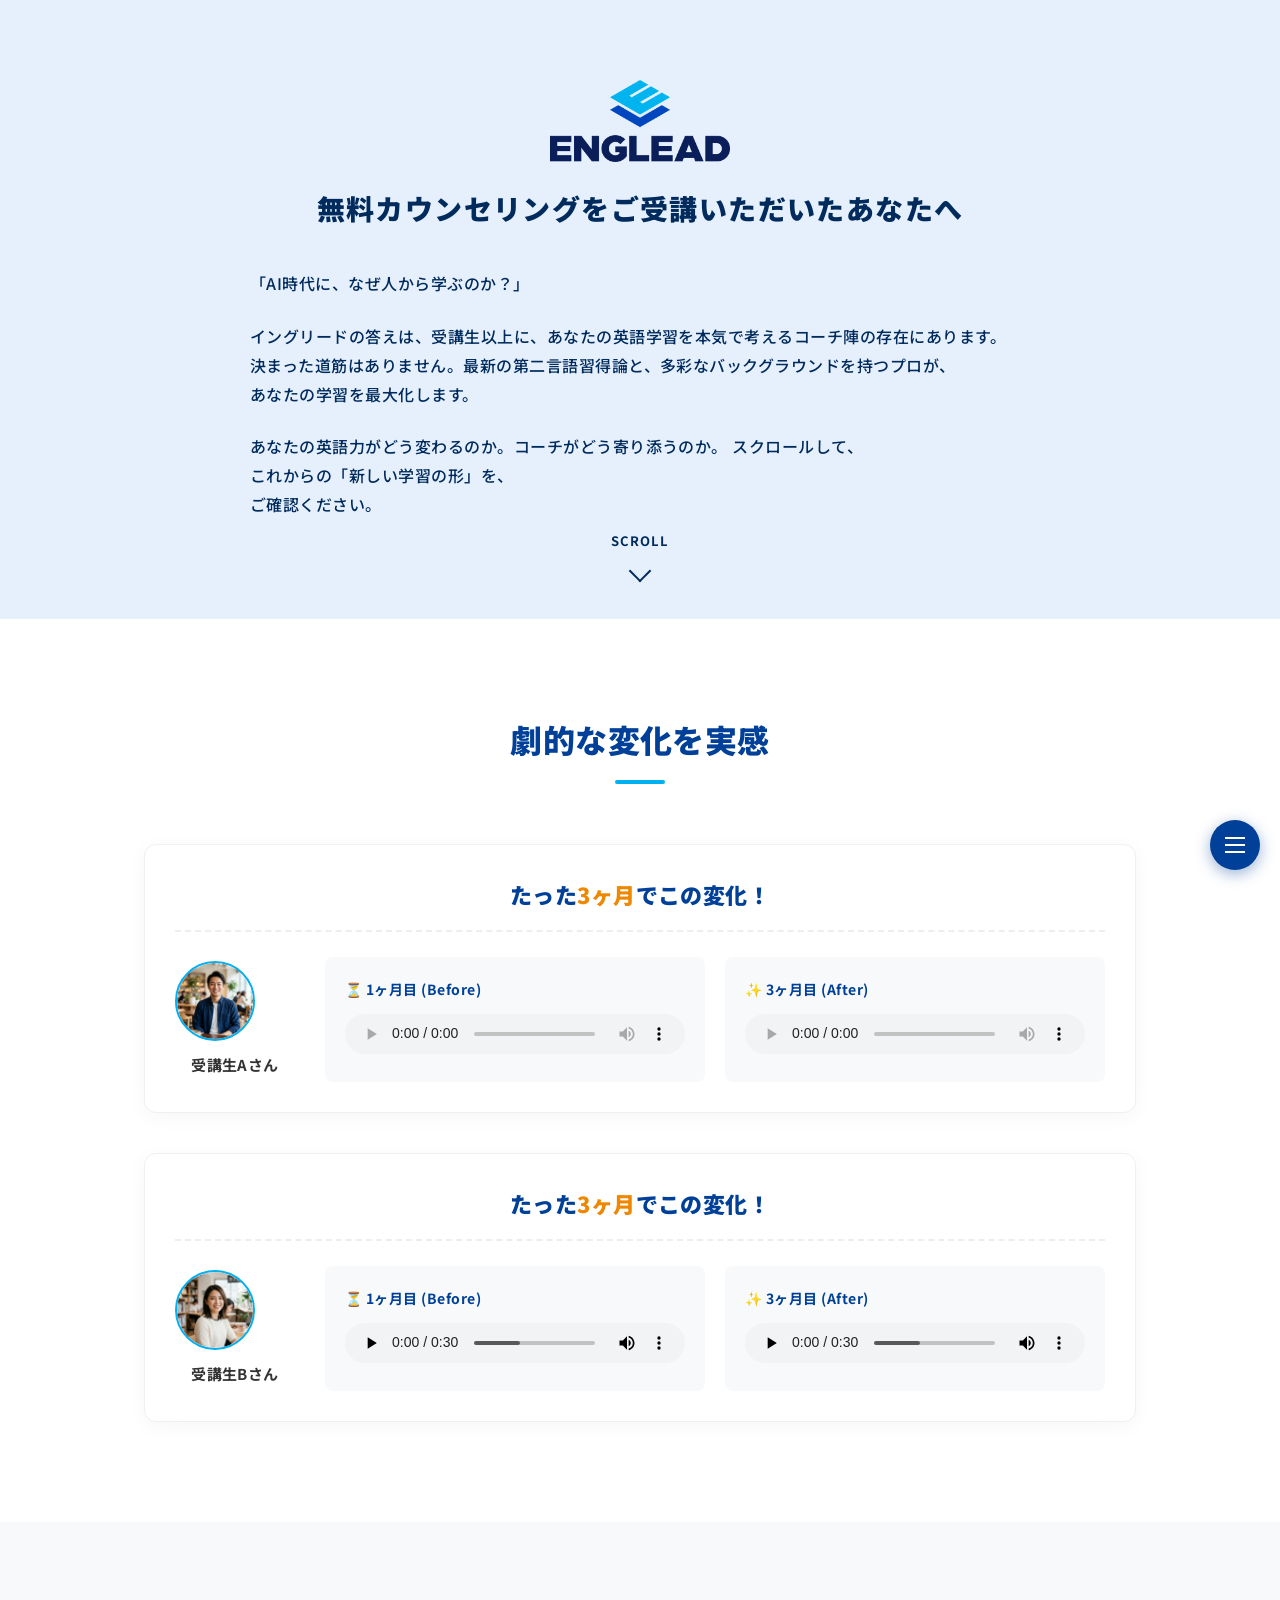
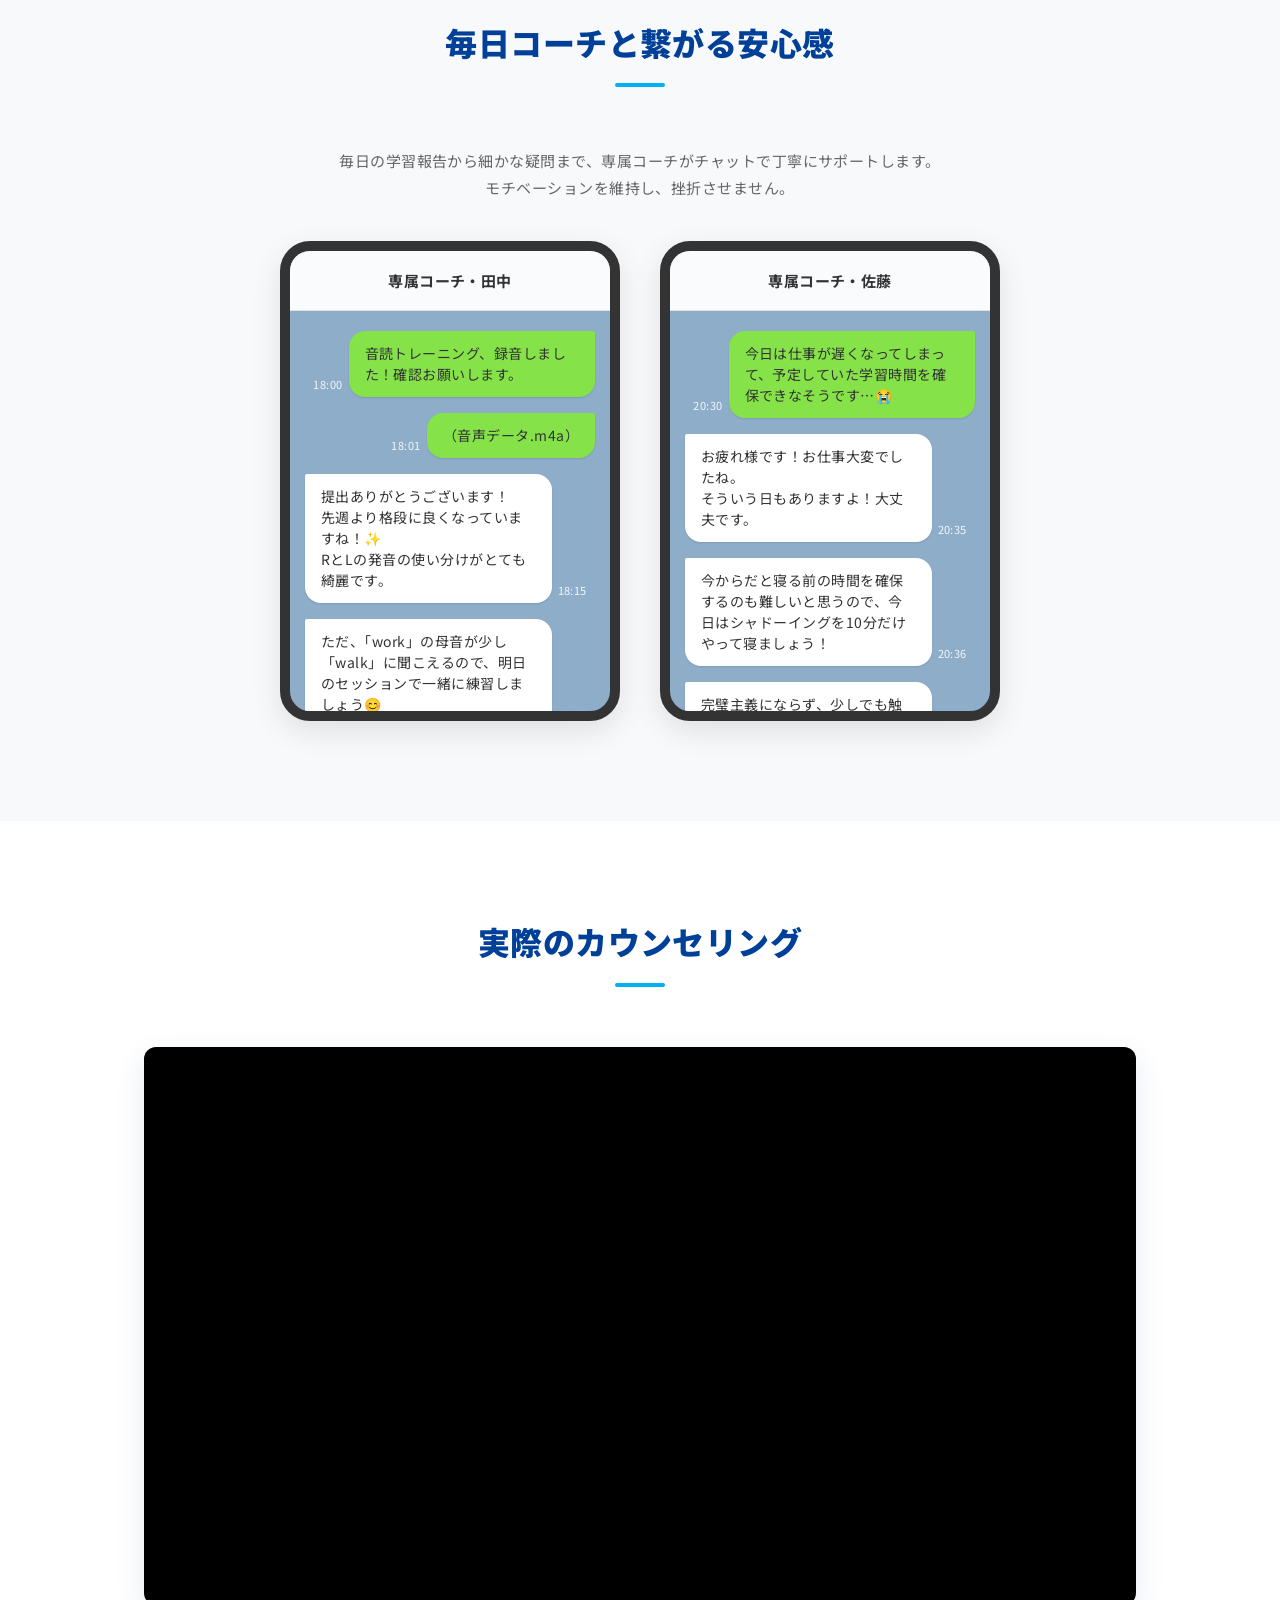
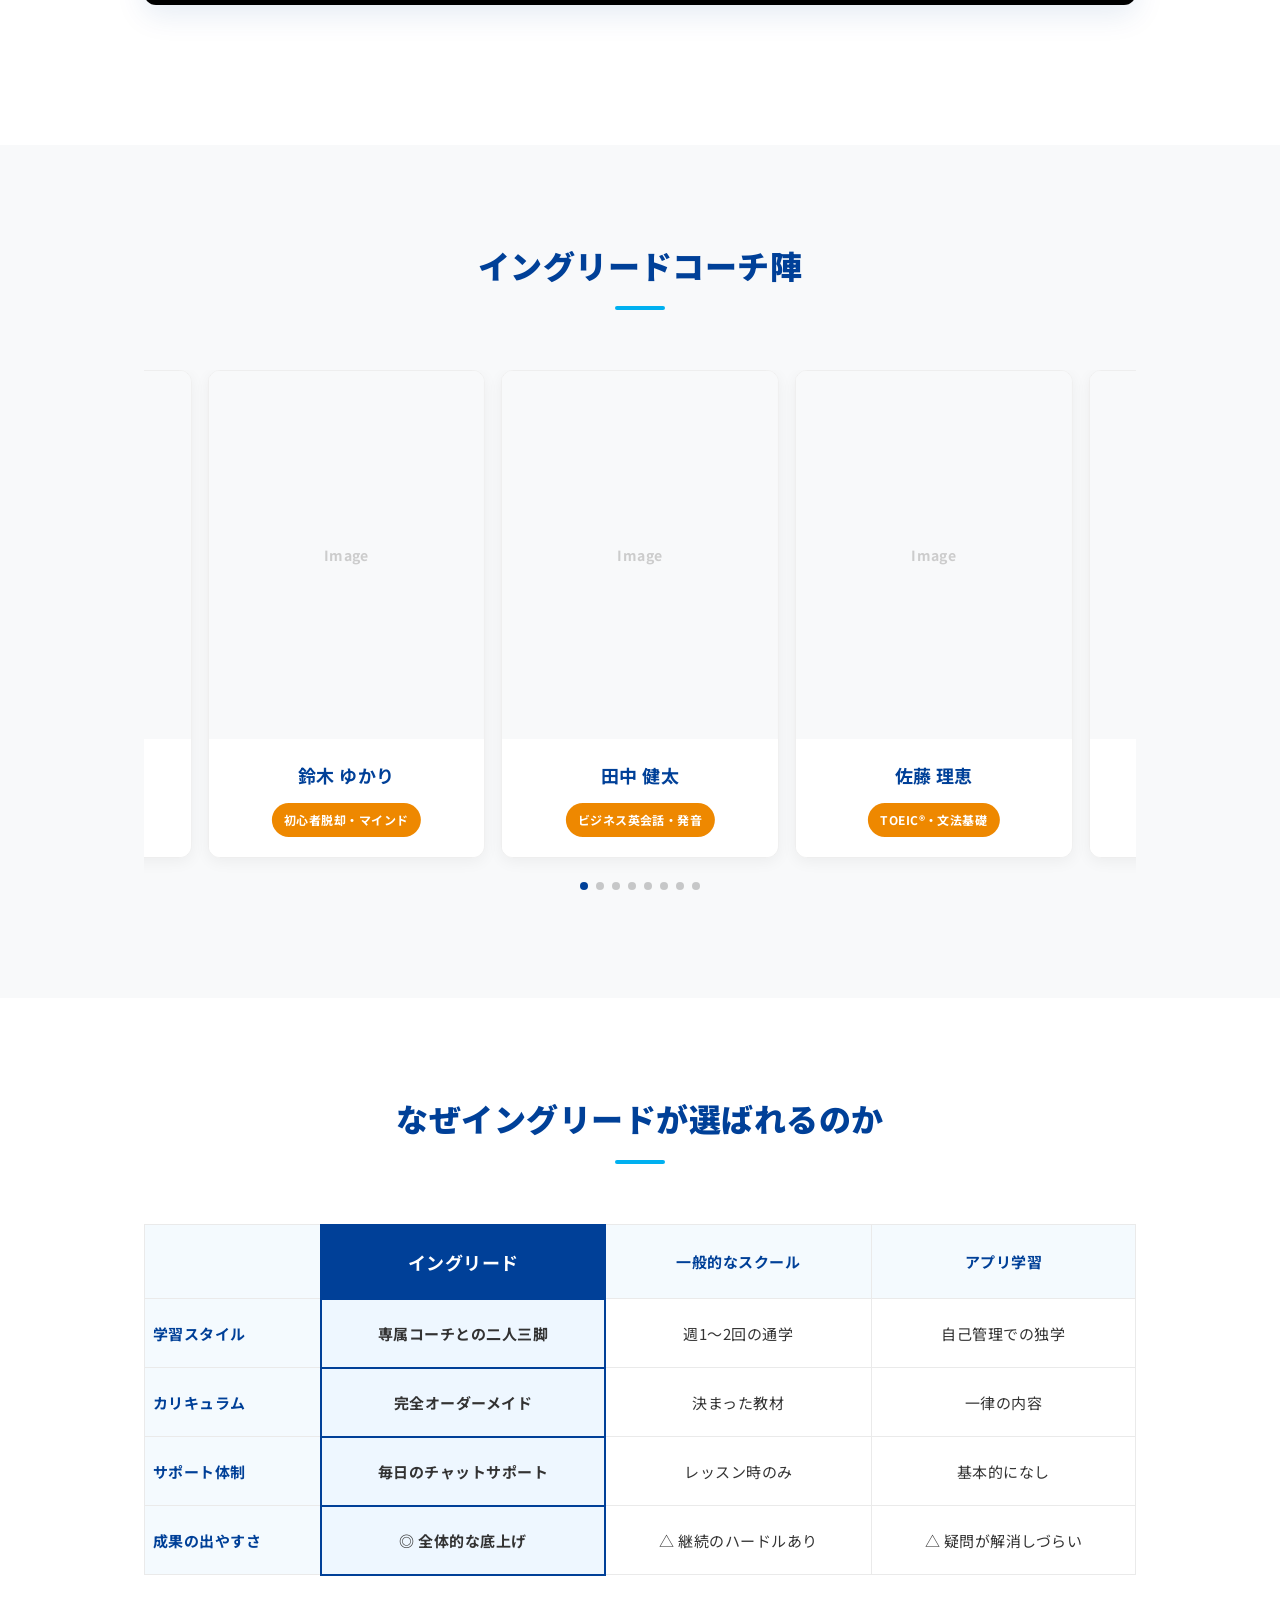
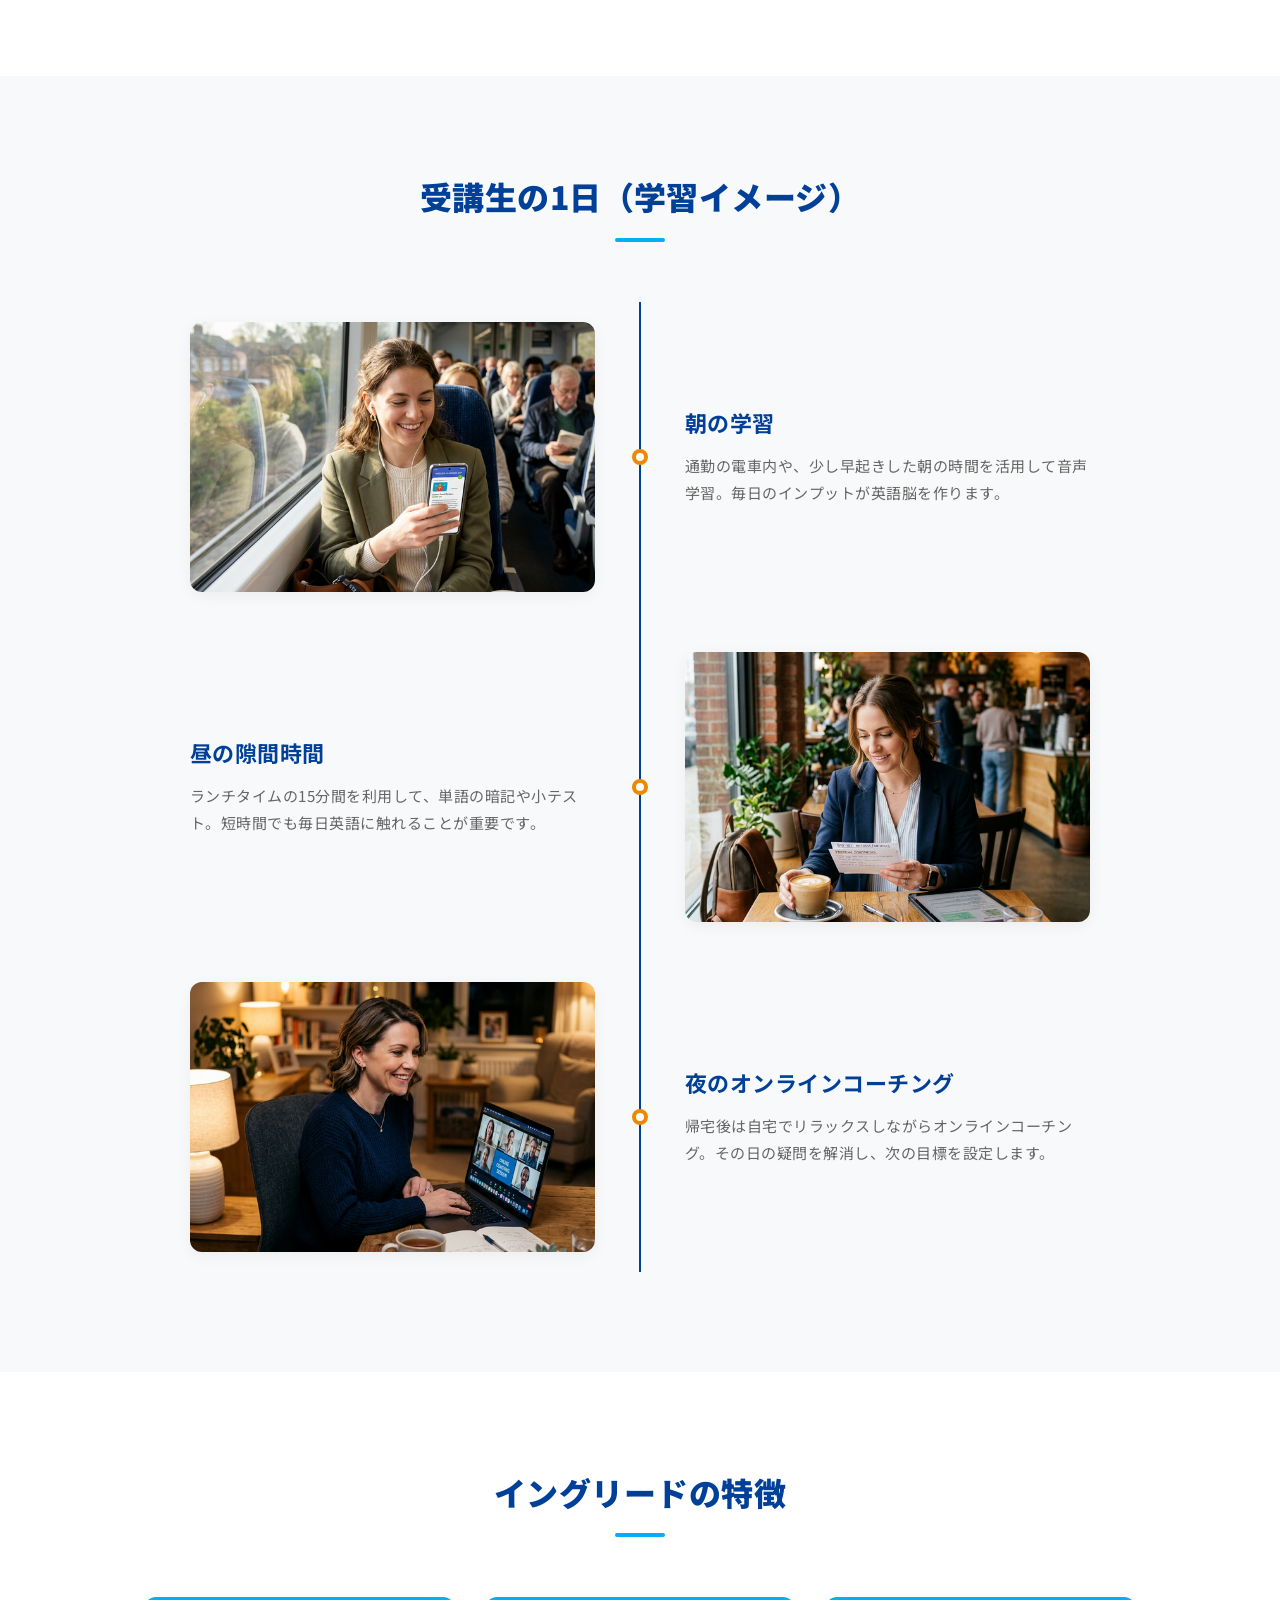
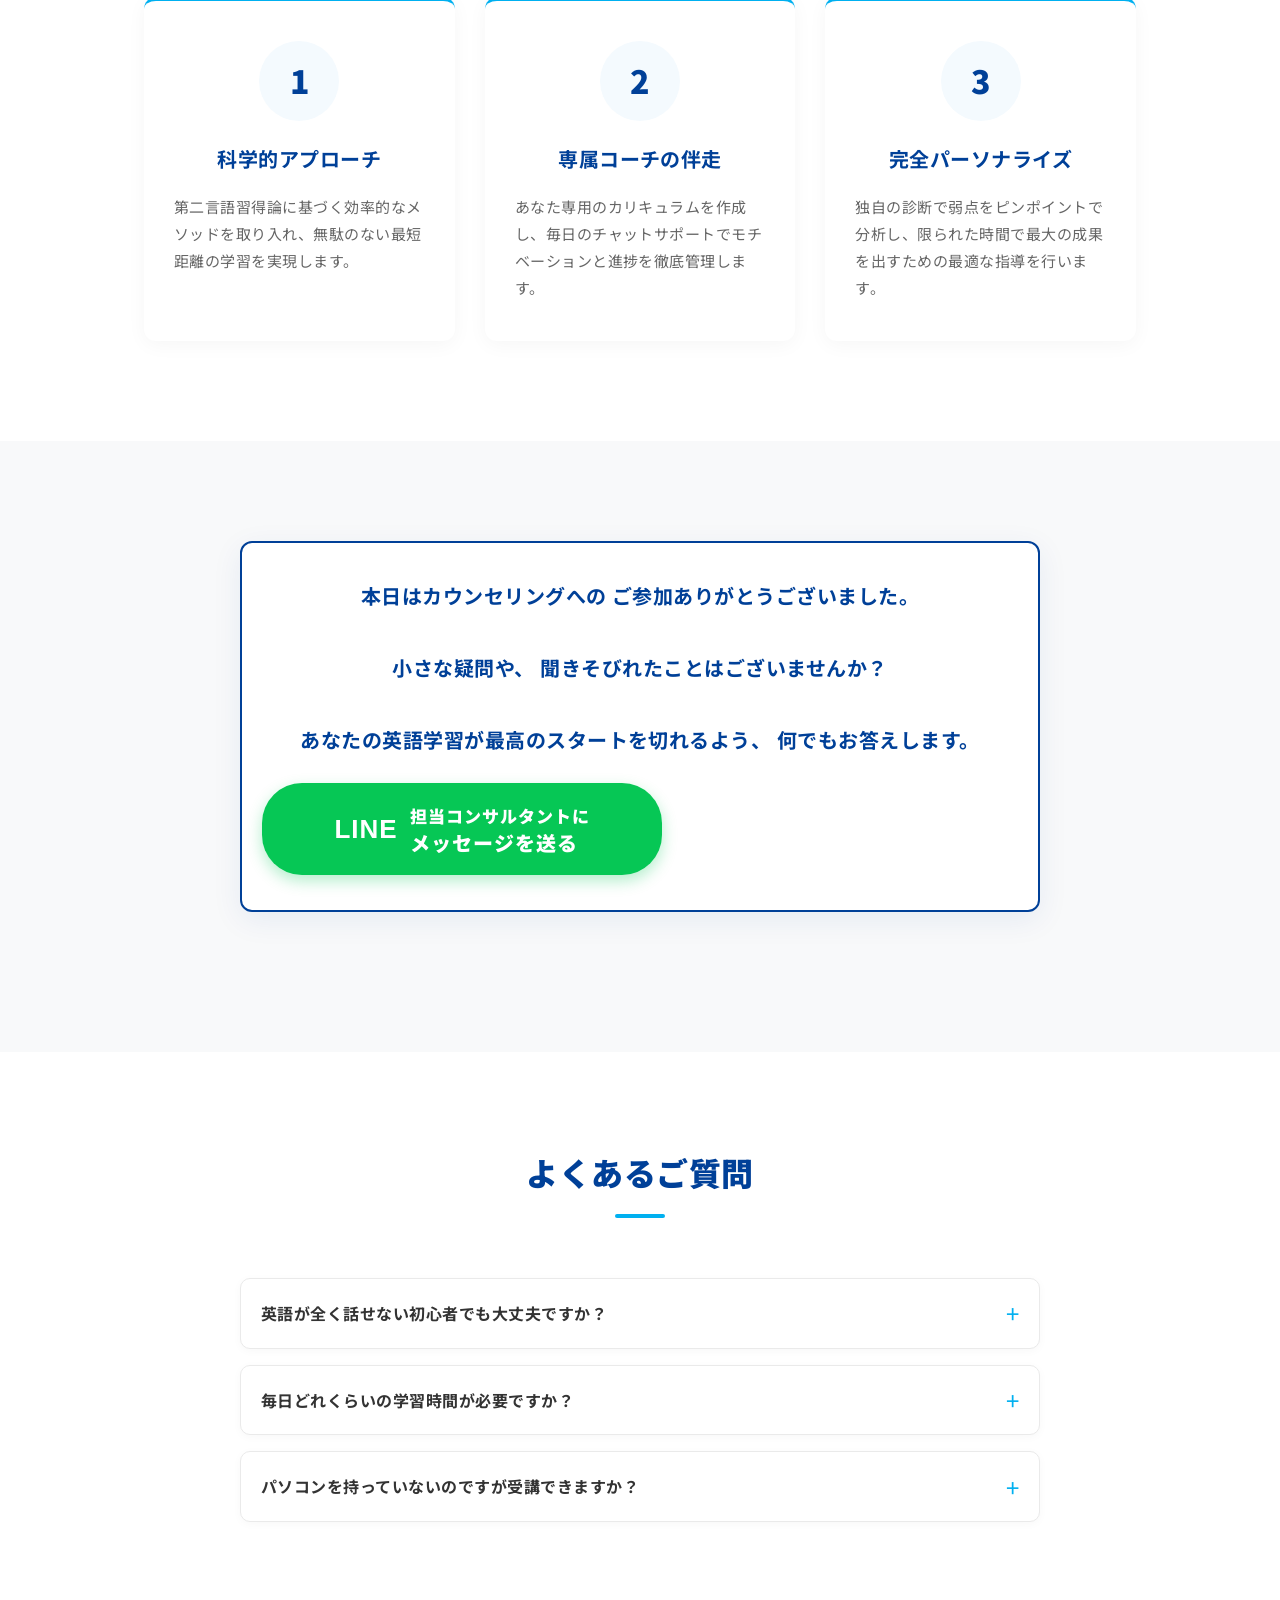
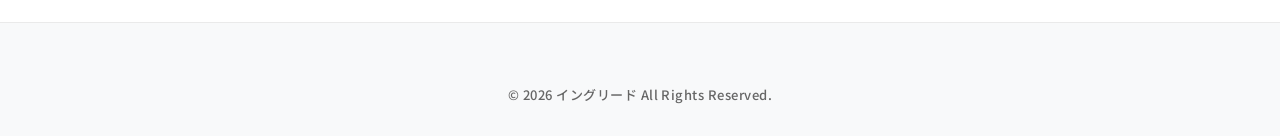
==== commit 8c195426: "色変更" ====
--- a/lp-draft/index.html
+++ b/lp-draft/index.html
@@ -17,8 +17,13 @@
             /* イングリード提供のブランドカラー */
             --primary-blue: #004098;
             --sub-blue: #00b0f0;
-            --accent-orange: #f39200;
+            --accent-orange: #ee8800;
             --light-blue: #F4FAFE;
+
+            /* 追加ブランドカラー */
+            --color-p1: #e6f0fc;
+            --color-attention: #ee8800;
+            --color-primary-navy: #002b5c;
 
             --text-main: #333333;
             --text-muted: #666666;
@@ -127,8 +132,8 @@
            Header (Hero)
            ------------------------------------------- */
         header {
-            background-color: var(--primary-blue);
-            color: var(--white);
+            background-color: var(--color-p1);
+            color: var(--color-primary-navy);
             padding: 80px 20px 100px;
             /* 下部矢印のための余白 */
             text-align: center;
@@ -157,7 +162,7 @@
         /* 画像が読み込めなかった時のフォールバックテキスト用 */
         .hero-logo-text {
             font-size: 28px;
-            color: var(--white);
+            color: var(--color-primary-navy);
             font-weight: 900;
             letter-spacing: 2px;
             display: none;
@@ -167,14 +172,14 @@
         .hero-catchphrase {
             font-size: 28px;
             font-weight: 900;
-            color: var(--white);
+            color: var(--color-primary-navy);
             margin-bottom: 40px;
             line-height: 1.5;
             letter-spacing: 0.05em;
         }
 
         .hero-message {
-            color: var(--white);
+            color: var(--color-primary-navy);
             font-size: 16px;
             font-weight: 500;
             line-height: 1.8;
@@ -205,7 +210,7 @@
             display: flex;
             flex-direction: column;
             align-items: center;
-            color: var(--white);
+            color: var(--color-primary-navy);
             font-size: 13px;
             font-weight: 700;
             letter-spacing: 1px;
@@ -215,8 +220,8 @@
         .scroll-down-arrow {
             width: 16px;
             height: 16px;
-            border-right: 2px solid var(--white);
-            border-bottom: 2px solid var(--white);
+            border-right: 2px solid var(--color-primary-navy);
+            border-bottom: 2px solid var(--color-primary-navy);
             transform: rotate(45deg);
             margin-top: 10px;
         }
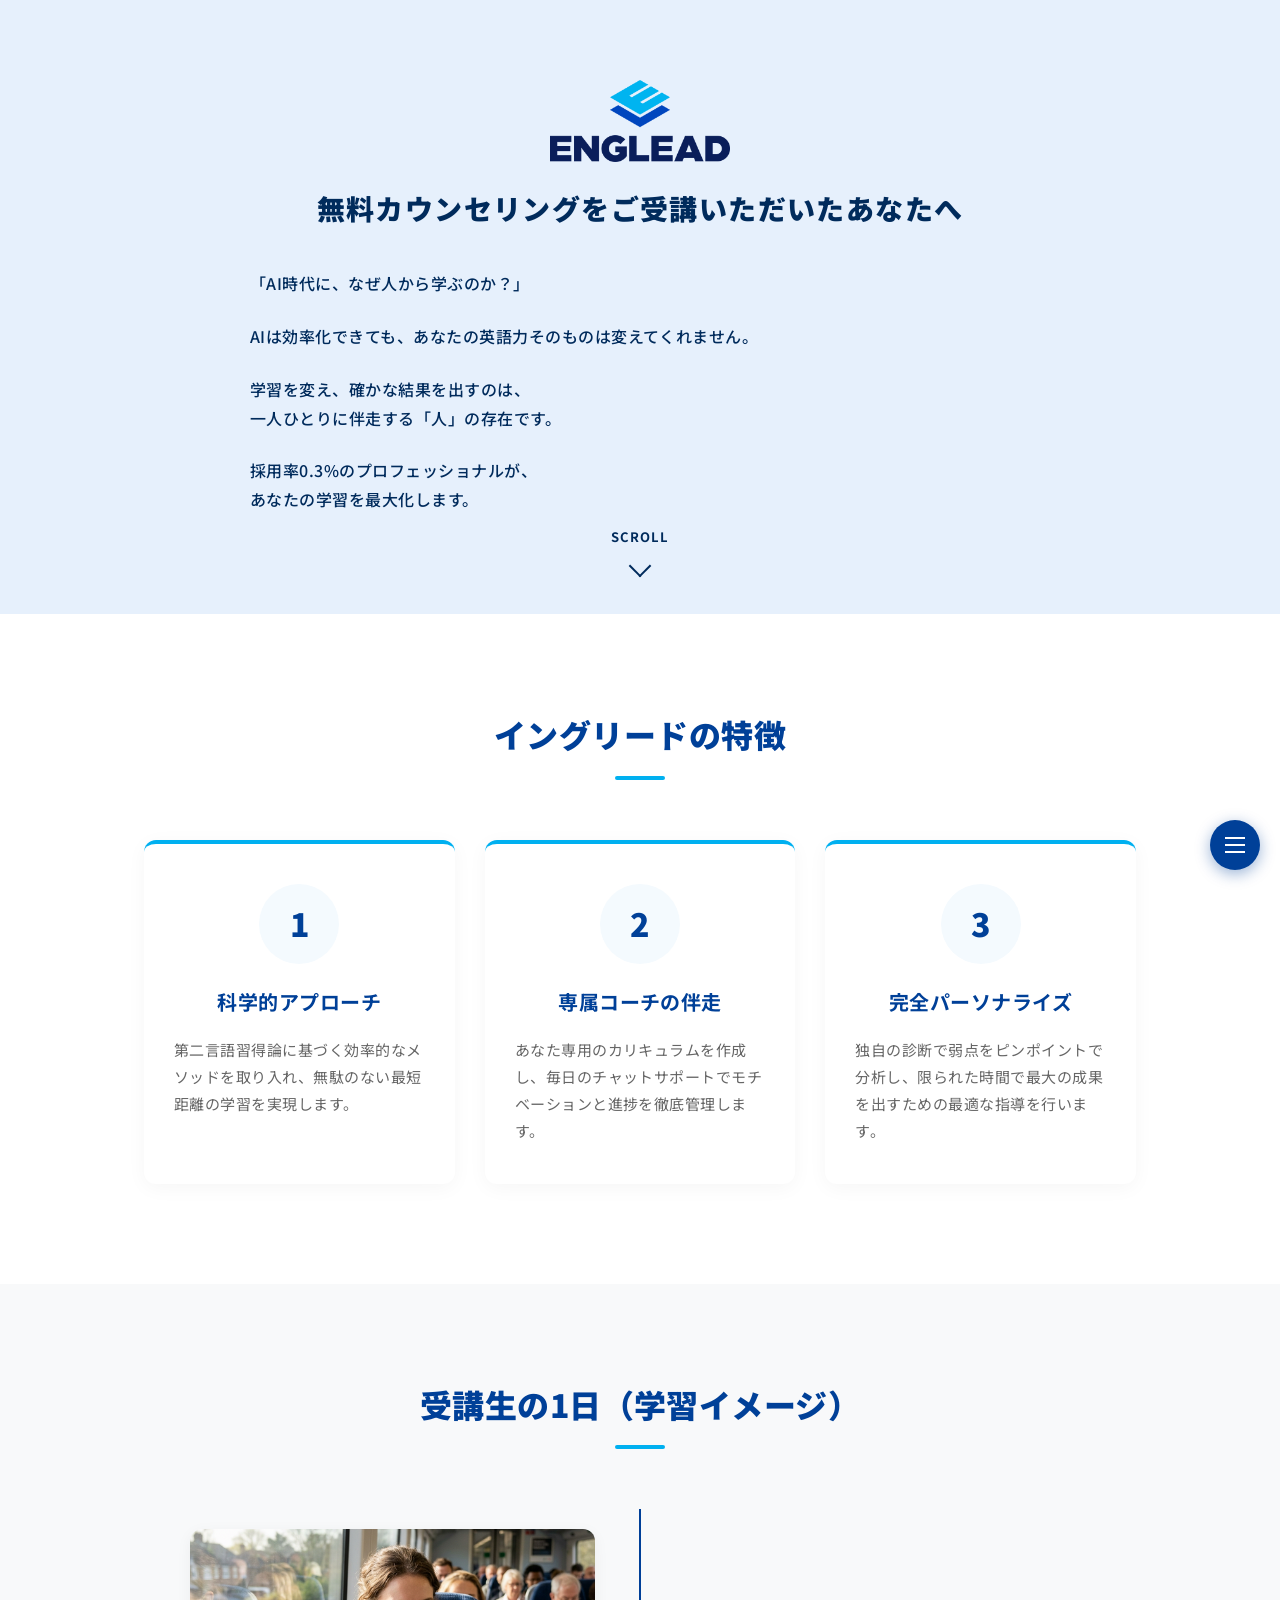
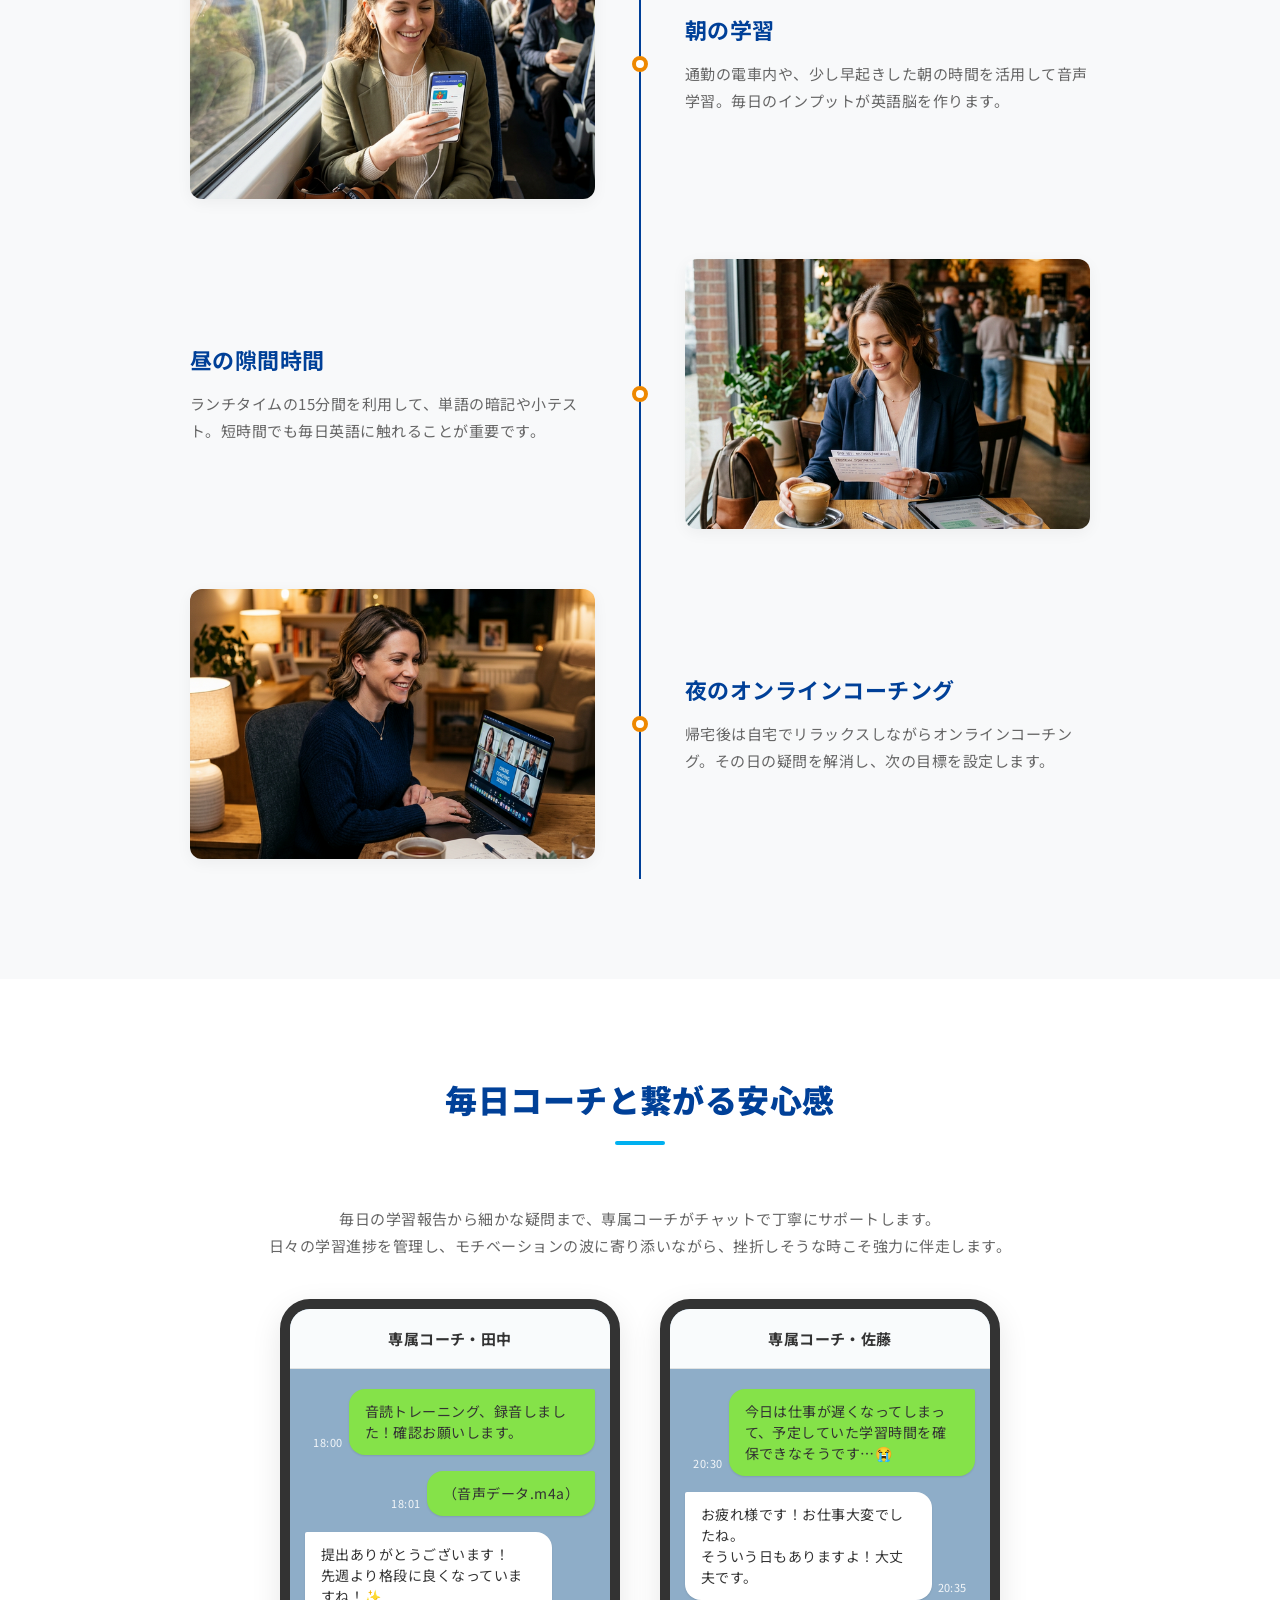
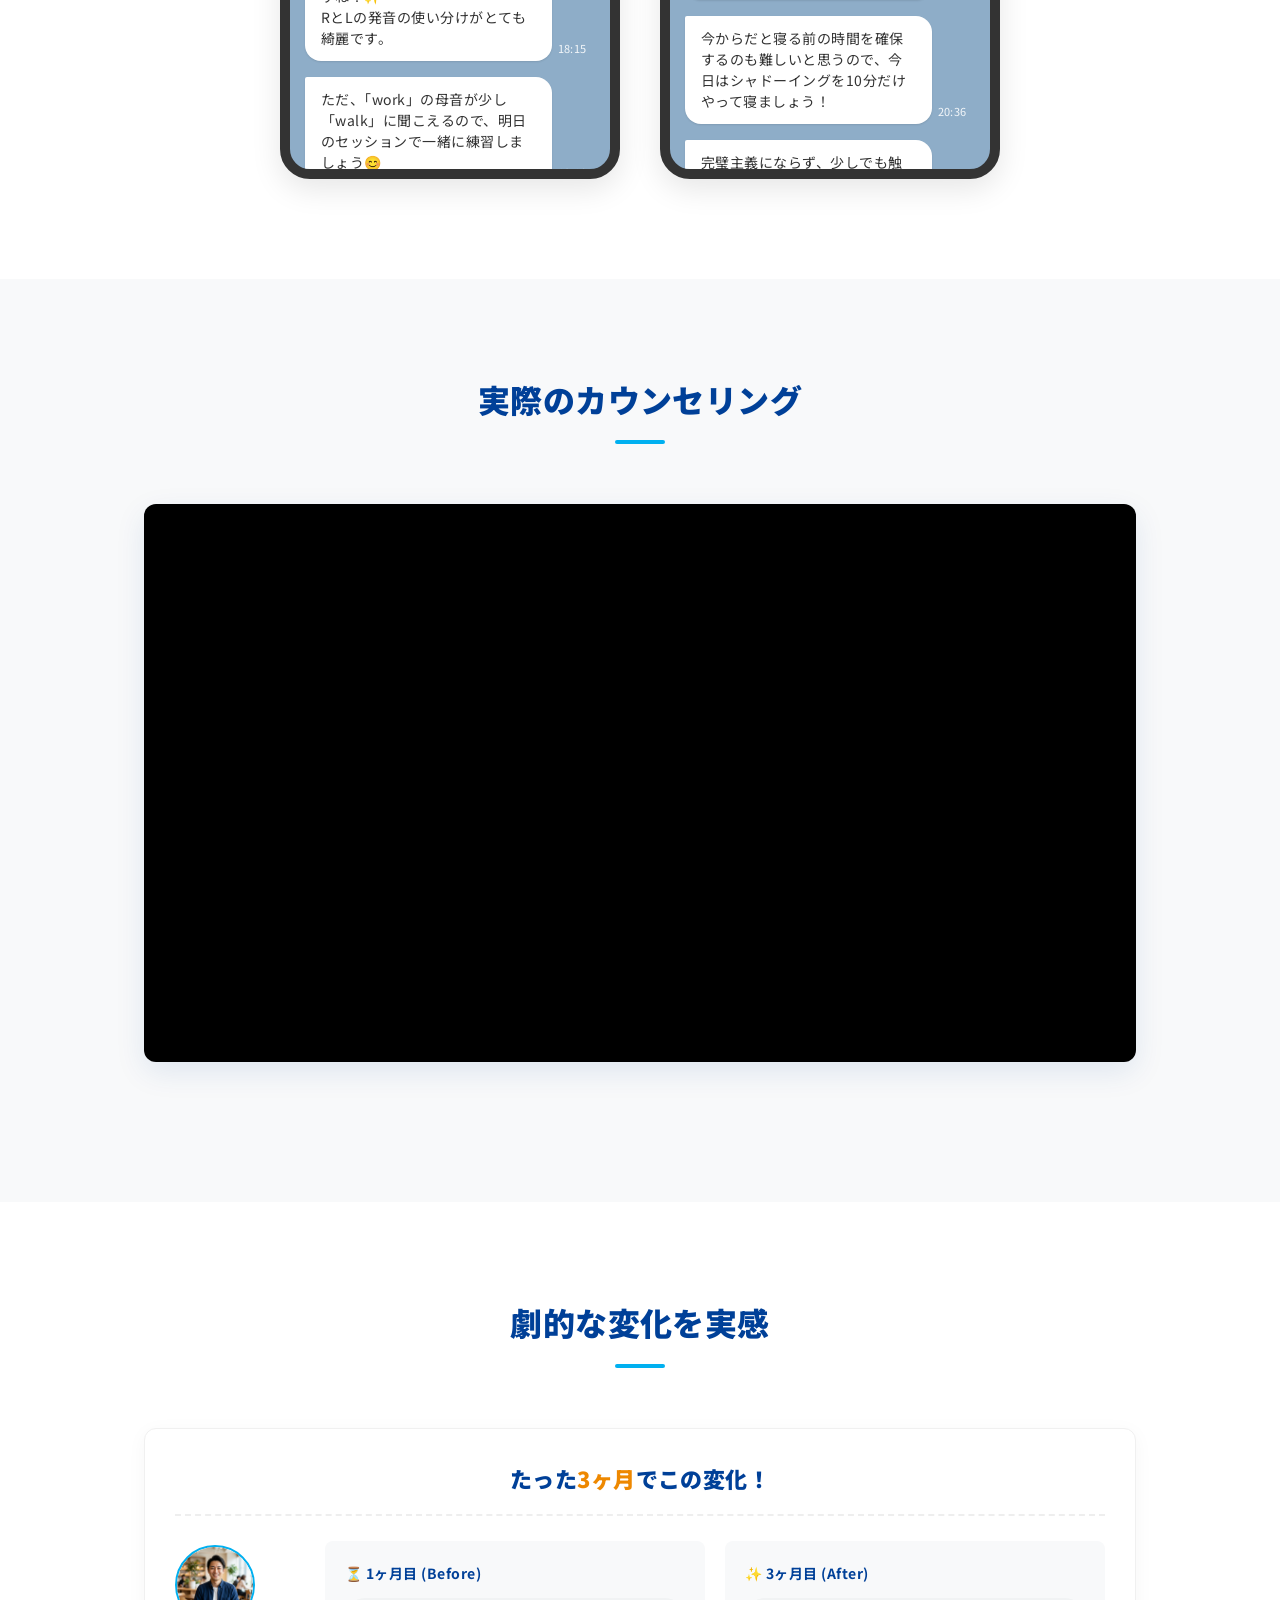
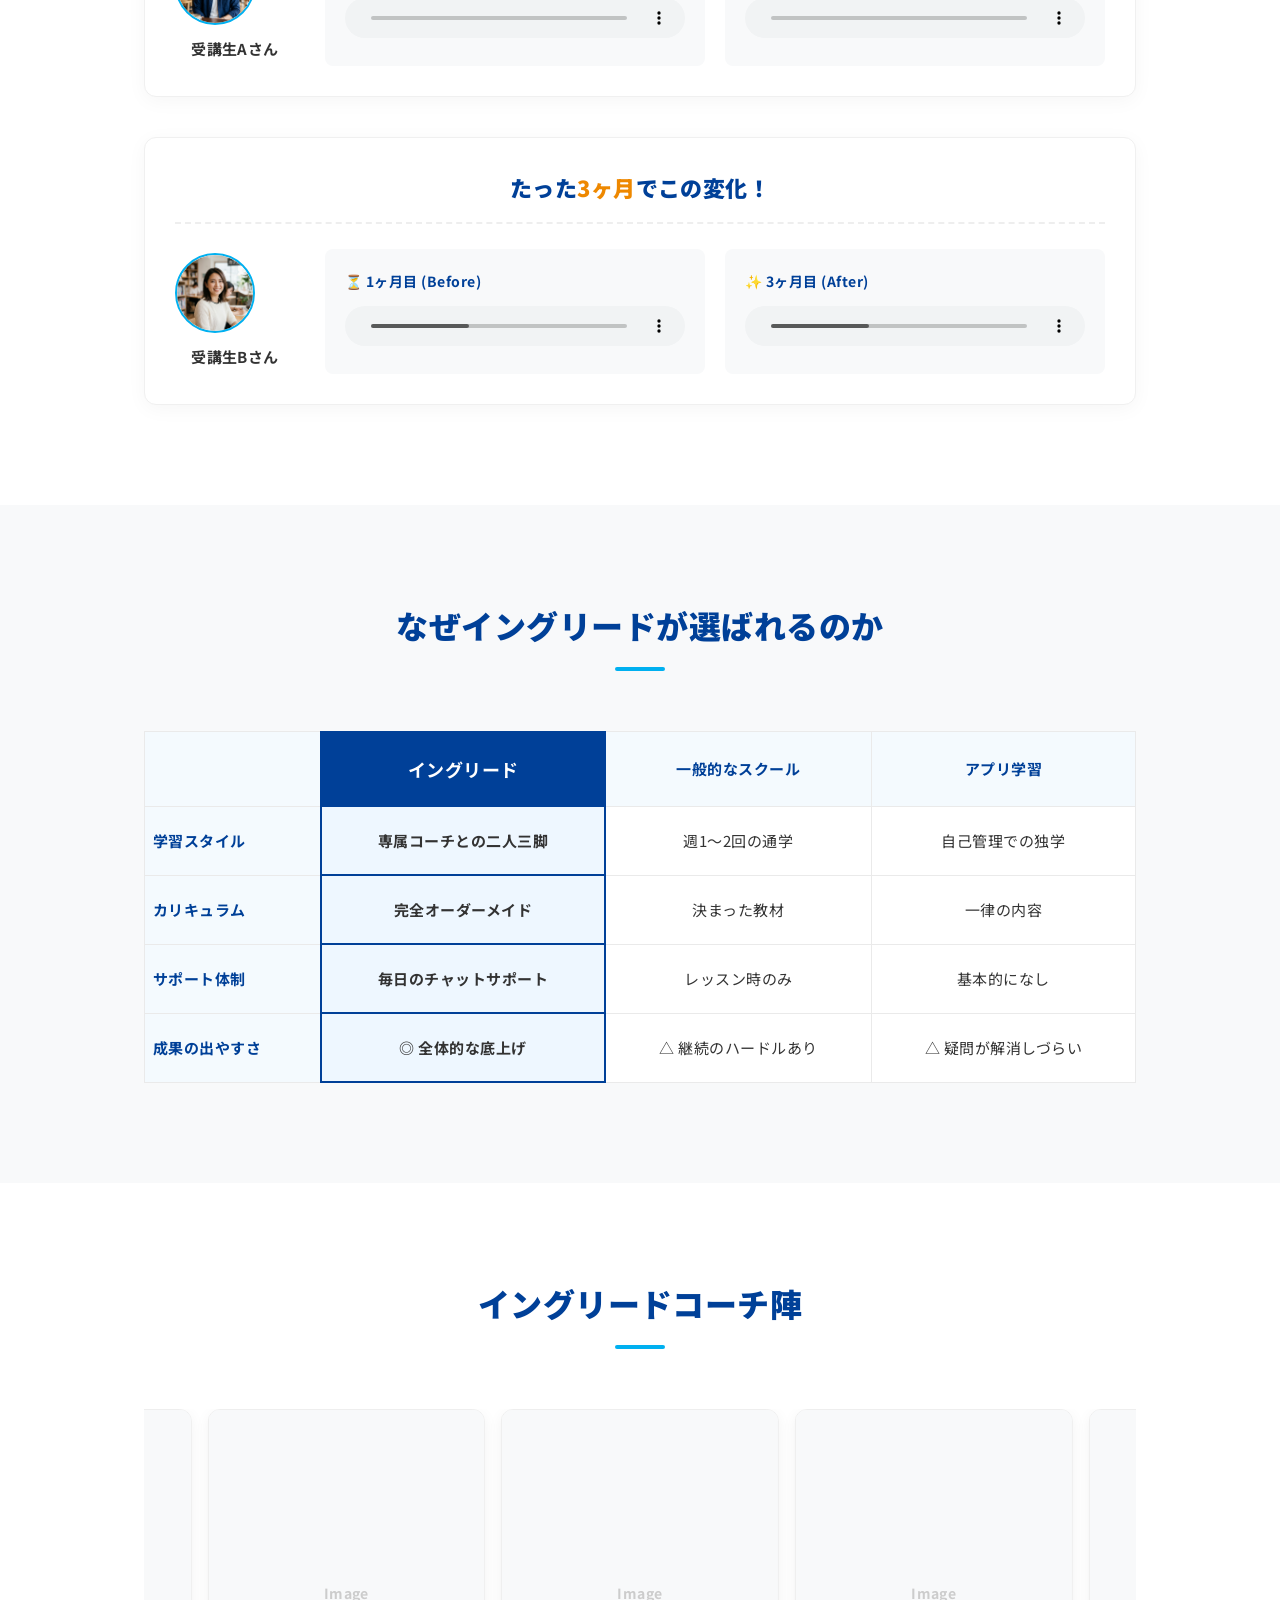
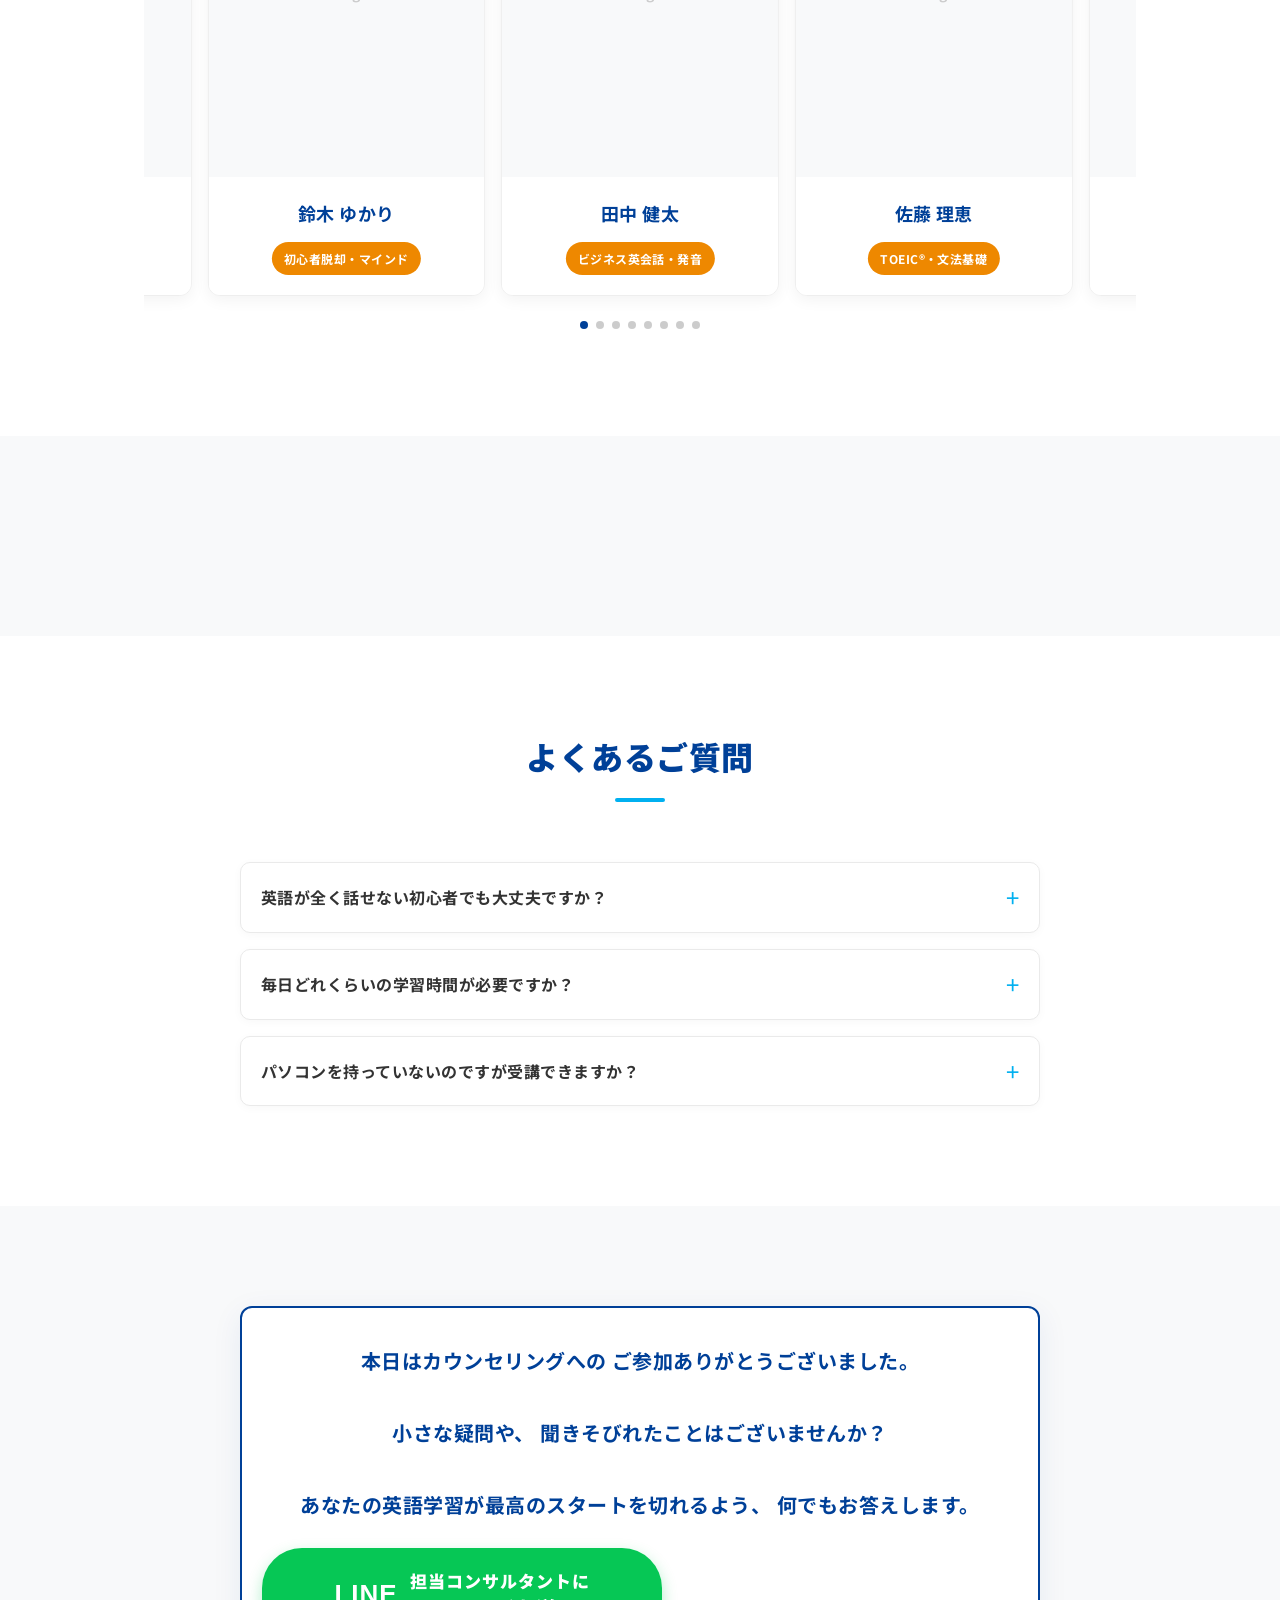
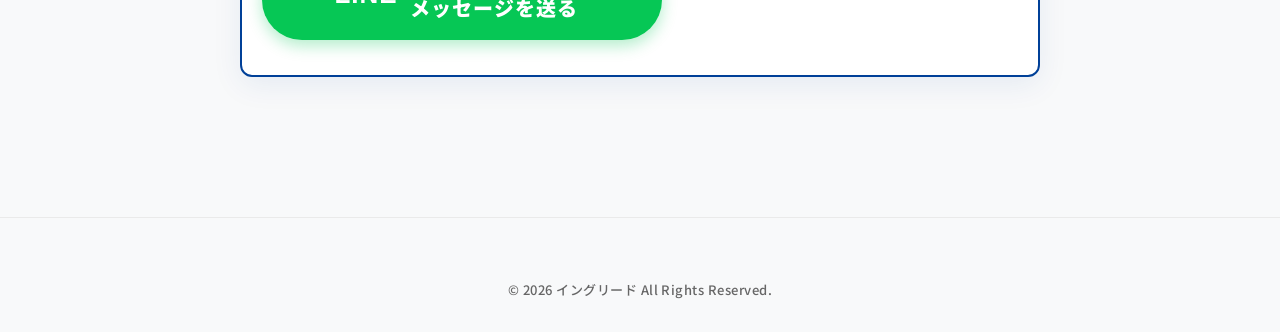
==== commit e99e1286: "Saraさん修正反映" ====
--- a/lp-draft/index.html
+++ b/lp-draft/index.html
@@ -1434,20 +1434,13 @@
             <div class="hero-message">
                 <p>「AI時代に、なぜ人から学ぶのか？」</p>
                 <p>
-                    <span style="display: inline-block;">イングリードの答えは、受講生以上に、</span><span
-                        style="display: inline-block;">あなたの英語学習を本気で考える</span><span
-                        style="display: inline-block;">コーチ陣の存在にあります。</span>
-                    <span style="display: inline-block;">決まった道筋はありません。</span><span
-                        style="display: inline-block;">最新の第二言語習得論と、</span><span
-                        style="display: inline-block;">多彩なバックグラウンドを持つプロが、</span><span
-                        style="display: inline-block;">あなたの学習を最大化します。</span>
+                    <span style="display: inline-block;">AIは効率化できても、あなたの英語力そのものは変えてくれません。</span>
                 </p>
                 <p>
-                    <span style="display: inline-block;">あなたの英語力がどう変わるのか。</span><span
-                        style="display: inline-block;">コーチがどう寄り添うのか。</span>
-                    <span style="display: inline-block;">スクロールして、</span>
-                    <span style="display: inline-block;">これからの「新しい学習の形」を、</span><br>
-                    <span style="display: inline-block;">ご確認ください。</span>
+                    <span style="display: inline-block;">学習を変え、確かな結果を出すのは、</span><br><span style="display: inline-block;">一人ひとりに伴走する「人」の存在です。</span>
+                </p>
+                <p>
+                    <span style="display: inline-block;">採用率0.3%のプロフェッショナルが、</span><br><span style="display: inline-block;">あなたの学習を最大化します。</span>
                 </p>
             </div>
         </div>
@@ -1457,7 +1450,168 @@
         </div>
     </header>
 
-    <!-- 劇的な変化 -->
+    
+<!-- 特徴 -->
+    <section>
+        <div class="container">
+            <h2 class="section-title">イングリードの特徴</h2>
+            <div class="feature-grid">
+                <div class="feature-item">
+                    <div class="feature-icon">1</div>
+                    <h3 class="feature-title">科学的アプローチ</h3>
+                    <p class="feature-desc">第二言語習得論に基づく効率的なメソッドを取り入れ、無駄のない最短距離の学習を実現します。</p>
+                </div>
+                <div class="feature-item">
+                    <div class="feature-icon">2</div>
+                    <h3 class="feature-title">専属コーチの伴走</h3>
+                    <p class="feature-desc">あなた専用のカリキュラムを作成し、毎日のチャットサポートでモチベーションと進捗を徹底管理します。</p>
+                </div>
+                <div class="feature-item">
+                    <div class="feature-icon">3</div>
+                    <h3 class="feature-title">完全パーソナライズ</h3>
+                    <p class="feature-desc">独自の診断で弱点をピンポイントで分析し、限られた時間で最大の成果を出すための最適な指導を行います。</p>
+                </div>
+            </div>
+        </div>
+    </section>
+
+<!-- 実際のサービス内容（受講生の1日〜音声Before/After） -->
+<!-- 受講生の1日（学習スケジュール） -->
+    <section id="sec-schedule">
+        <div class="container">
+            <h2 class="section-title">受講生の1日（学習イメージ）</h2>
+            <div class="schedule-container">
+                <!-- Morning -->
+                <div class="schedule-item">
+                    <div class="schedule-img">
+                        <img src="schedule-morning.png" alt="朝の学習">
+                    </div>
+                    <div class="schedule-text">
+                        <h3 class="schedule-time">朝の学習</h3>
+                        <p>通勤の電車内や、少し早起きした朝の時間を活用して音声学習。毎日のインプットが英語脳を作ります。</p>
+                    </div>
+                </div>
+                <!-- Noon -->
+                <div class="schedule-item reverse">
+                    <div class="schedule-img">
+                        <img src="schedule-noon.png" alt="昼の隙間時間">
+                    </div>
+                    <div class="schedule-text">
+                        <h3 class="schedule-time">昼の隙間時間</h3>
+                        <p>ランチタイムの15分間を利用して、単語の暗記や小テスト。短時間でも毎日英語に触れることが重要です。</p>
+                    </div>
+                </div>
+                <!-- Night -->
+                <div class="schedule-item">
+                    <div class="schedule-img">
+                        <img src="schedule-night.png" alt="夜のオンラインコーチング">
+                    </div>
+                    <div class="schedule-text">
+                        <h3 class="schedule-time">夜のオンラインコーチング</h3>
+                        <p>帰宅後は自宅でリラックスしながらオンラインコーチング。その日の疑問を解消し、次の目標を設定します。</p>
+                    </div>
+                </div>
+            </div>
+        </div>
+    </section>
+
+<!-- LINEサポート -->
+    <section id="sec-line">
+        <div class="container">
+            <h2 class="section-title">毎日コーチと繋がる安心感</h2>
+            <p
+                style="text-align: center; margin-bottom: 40px; color: var(--text-muted); font-size: 15px; line-height: 1.8;">
+                毎日の学習報告から細かな疑問まで、専属コーチが<br class="sp-only">チャットで丁寧にサポートします。<br>日々の学習進捗を管理し、モチベーションの波に寄り添いながら、挫折しそうな時こそ強力に伴走します。
+            </p>
+            <div class="chat-container">
+                <!-- Chat 1 -->
+                                <!-- 【画像差し替えプレースホルダー】 -->
+                <!-- 後日、実際のLINE添削スクショ画像（例：real-line-chat.png）に差し替える場合は、以下の <div class="chat-phone">...</div> を削除し、 -->
+                <!-- <img src="real-line-chat.png" alt="LINE添削スクショ" style="width:100%; max-width:340px; border-radius: 30px;"> のように配置してください -->
+                <div class="chat-phone">
+                    <div class="chat-header">専属コーチ・田中</div>
+                    <div class="chat-body">
+                        <!-- スクロール確認用のため少し多めに会話を入れる -->
+                        <div class="chat-row right">
+                            <div class="chat-bubble right">音読トレーニング、録音しました！確認お願いします。</div>
+                            <div class="chat-time">18:00</div>
+                        </div>
+                        <div class="chat-row right">
+                            <div class="chat-bubble right">（音声データ.m4a）</div>
+                            <div class="chat-time">18:01</div>
+                        </div>
+                        <div class="chat-row left">
+                            <div class="chat-bubble left">提出ありがとうございます！<br>先週より格段に良くなっていますね！✨<br>RとLの発音の使い分けがとても綺麗です。
+                            </div>
+                            <div class="chat-time">18:15</div>
+                        </div>
+                        <div class="chat-row left">
+                            <div class="chat-bubble left">ただ、「work」の母音が少し「walk」に聞こえるので、明日のセッションで一緒に練習しましょう😊</div>
+                            <div class="chat-time">18:16</div>
+                        </div>
+                        <div class="chat-row right">
+                            <div class="chat-bubble right">ありがとうございます！自分でも少し気になっていたところでした。</div>
+                            <div class="chat-time">18:20</div>
+                        </div>
+                        <div class="chat-row right">
+                            <div class="chat-bubble right">明日もよろしくお願いします！</div>
+                            <div class="chat-time">18:21</div>
+                        </div>
+                        <div class="chat-row left">
+                            <div class="chat-bubble left">こちらこそ！引き続き頑張りましょう！👍</div>
+                            <div class="chat-time">18:25</div>
+                        </div>
+                    </div>
+                </div>
+                <!-- Chat 2 -->
+                                <!-- 【画像差し替えプレースホルダー】 -->
+                <!-- 後日、実際のLINE添削スクショ画像（例：real-line-chat.png）に差し替える場合は、以下の <div class="chat-phone">...</div> を削除し、 -->
+                <!-- <img src="real-line-chat.png" alt="LINE添削スクショ" style="width:100%; max-width:340px; border-radius: 30px;"> のように配置してください -->
+                <div class="chat-phone">
+                    <div class="chat-header">専属コーチ・佐藤</div>
+                    <div class="chat-body">
+                        <div class="chat-row right">
+                            <div class="chat-bubble right">今日は仕事が遅くなってしまって、予定していた学習時間を確保できなそうです…😭</div>
+                            <div class="chat-time">20:30</div>
+                        </div>
+                        <div class="chat-row left">
+                            <div class="chat-bubble left">お疲れ様です！お仕事大変でしたね。<br>そういう日もありますよ！大丈夫です。</div>
+                            <div class="chat-time">20:35</div>
+                        </div>
+                        <div class="chat-row left">
+                            <div class="chat-bubble left">今からだと寝る前の時間を確保するのも難しいと思うので、今日はシャドーイングを10分だけやって寝ましょう！</div>
+                            <div class="chat-time">20:36</div>
+                        </div>
+                        <div class="chat-row left">
+                            <div class="chat-bubble left">完璧主義にならず、少しでも触れる「継続」が一番大切です👍</div>
+                            <div class="chat-time">20:36</div>
+                        </div>
+                        <div class="chat-row right">
+                            <div class="chat-bubble right">ありがとうございます！気持ちが楽になりました😭<br>10分だけ集中してやります！🔥</div>
+                            <div class="chat-time">20:40</div>
+                        </div>
+                        <div class="chat-row left">
+                            <div class="chat-bubble left">素晴らしい切り替えです👏<br>明日また状況教えてくださいね。ゆっくり休んでください🌙</div>
+                            <div class="chat-time">20:45</div>
+                        </div>
+                    </div>
+                </div>
+            </div>
+        </div>
+    </section>
+
+<!-- 動画 -->
+    <section id="sec-video">
+        <div class="container">
+            <h2 class="section-title">実際のカウンセリング</h2>
+            <div class="video-wrapper">
+                <iframe width="100%" style="aspect-ratio: 16/9;" src="https://www.youtube.com/embed/B65rlCV60TM"
+                    frameborder="0" allowfullscreen></iframe>
+            </div>
+        </div>
+    </section>
+
+<!-- 劇的な変化 -->
     <section id="sec-voice">
         <div class="container">
             <h2 class="section-title">劇的な変化を実感</h2>
@@ -1506,240 +1660,7 @@
         </div>
     </section>
 
-    <!-- LINEサポート -->
-    <section id="sec-line">
-        <div class="container">
-            <h2 class="section-title">毎日コーチと繋がる安心感</h2>
-            <p
-                style="text-align: center; margin-bottom: 40px; color: var(--text-muted); font-size: 15px; line-height: 1.8;">
-                毎日の学習報告から細かな疑問まで、専属コーチが<br class="sp-only">チャットで丁寧にサポートします。<br>モチベーションを維持し、挫折させません。
-            </p>
-            <div class="chat-container">
-                <!-- Chat 1 -->
-                <div class="chat-phone">
-                    <div class="chat-header">専属コーチ・田中</div>
-                    <div class="chat-body">
-                        <!-- スクロール確認用のため少し多めに会話を入れる -->
-                        <div class="chat-row right">
-                            <div class="chat-bubble right">音読トレーニング、録音しました！確認お願いします。</div>
-                            <div class="chat-time">18:00</div>
-                        </div>
-                        <div class="chat-row right">
-                            <div class="chat-bubble right">（音声データ.m4a）</div>
-                            <div class="chat-time">18:01</div>
-                        </div>
-                        <div class="chat-row left">
-                            <div class="chat-bubble left">提出ありがとうございます！<br>先週より格段に良くなっていますね！✨<br>RとLの発音の使い分けがとても綺麗です。
-                            </div>
-                            <div class="chat-time">18:15</div>
-                        </div>
-                        <div class="chat-row left">
-                            <div class="chat-bubble left">ただ、「work」の母音が少し「walk」に聞こえるので、明日のセッションで一緒に練習しましょう😊</div>
-                            <div class="chat-time">18:16</div>
-                        </div>
-                        <div class="chat-row right">
-                            <div class="chat-bubble right">ありがとうございます！自分でも少し気になっていたところでした。</div>
-                            <div class="chat-time">18:20</div>
-                        </div>
-                        <div class="chat-row right">
-                            <div class="chat-bubble right">明日もよろしくお願いします！</div>
-                            <div class="chat-time">18:21</div>
-                        </div>
-                        <div class="chat-row left">
-                            <div class="chat-bubble left">こちらこそ！引き続き頑張りましょう！👍</div>
-                            <div class="chat-time">18:25</div>
-                        </div>
-                    </div>
-                </div>
-                <!-- Chat 2 -->
-                <div class="chat-phone">
-                    <div class="chat-header">専属コーチ・佐藤</div>
-                    <div class="chat-body">
-                        <div class="chat-row right">
-                            <div class="chat-bubble right">今日は仕事が遅くなってしまって、予定していた学習時間を確保できなそうです…😭</div>
-                            <div class="chat-time">20:30</div>
-                        </div>
-                        <div class="chat-row left">
-                            <div class="chat-bubble left">お疲れ様です！お仕事大変でしたね。<br>そういう日もありますよ！大丈夫です。</div>
-                            <div class="chat-time">20:35</div>
-                        </div>
-                        <div class="chat-row left">
-                            <div class="chat-bubble left">今からだと寝る前の時間を確保するのも難しいと思うので、今日はシャドーイングを10分だけやって寝ましょう！</div>
-                            <div class="chat-time">20:36</div>
-                        </div>
-                        <div class="chat-row left">
-                            <div class="chat-bubble left">完璧主義にならず、少しでも触れる「継続」が一番大切です👍</div>
-                            <div class="chat-time">20:36</div>
-                        </div>
-                        <div class="chat-row right">
-                            <div class="chat-bubble right">ありがとうございます！気持ちが楽になりました😭<br>10分だけ集中してやります！🔥</div>
-                            <div class="chat-time">20:40</div>
-                        </div>
-                        <div class="chat-row left">
-                            <div class="chat-bubble left">素晴らしい切り替えです👏<br>明日また状況教えてくださいね。ゆっくり休んでください🌙</div>
-                            <div class="chat-time">20:45</div>
-                        </div>
-                    </div>
-                </div>
-            </div>
-        </div>
-    </section>
-
-    <!-- 動画 -->
-    <section id="sec-video">
-        <div class="container">
-            <h2 class="section-title">実際のカウンセリング</h2>
-            <div class="video-wrapper">
-                <iframe width="100%" style="aspect-ratio: 16/9;" src="https://www.youtube.com/embed/B65rlCV60TM"
-                    frameborder="0" allowfullscreen></iframe>
-            </div>
-        </div>
-    </section>
-
-    <!-- コーチ紹介 -->
-    <section id="sec-coach">
-        <div class="container">
-            <h2 class="section-title">イングリードコーチ陣</h2>
-            <div class="swiper coach-swiper">
-                <div class="swiper-wrapper">
-                    <!-- Coach 1 (coach1.jpg) -->
-                    <div class="swiper-slide">
-                        <div class="coach-card" data-name="田中 健太" data-spec="ビジネス英会話・発音"
-                            data-history="【経歴】外資系IT企業にて約8年勤務後、語学教育の世界へ。北米への留学経験と現場での叩き上げのビジネス英語を武器に、実践的な英語コミュニケーションを指導。"
-                            data-desc="「発音は筋肉のトレーニングと同じ」がモットー。どんなレベルの方でもネイティブに伝わるキレイな発音へ導きます。論理的かつ熱い指導に定評があります。"
-                            data-img="coach1.jpg">
-                            <div class="coach-img-wrapper">
-                                <!-- onerror で画像がない場合もデザインが崩れないように対応 -->
-                                <img src="coach1.jpg" alt="田中 健太" class="coach-img"
-                                    onerror="this.onerror=null; this.src='https://via.placeholder.com/600x800/004098/FFFFFF?text=No+Image';">
-                            </div>
-                            <div class="coach-info">
-                                <div class="coach-name">田中 健太</div>
-                                <div class="coach-spec">ビジネス英会話・発音</div>
-                            </div>
-                        </div>
-                    </div>
-                    <!-- Coach 2 (coach2.jpg) -->
-                    <div class="swiper-slide">
-                        <div class="coach-card" data-name="佐藤 理恵" data-spec="TOEIC®・文法基礎"
-                            data-history="【経歴】大手英会話スクールにて5年連続で指導実績トップ。その後、フリーランスの英語講師としてTOEICのスコアアップ請負人として活動。TOEIC 990点（満点）保持。"
-                            data-desc="日本人がなぜ特定の文法でつまずくのか、その「なぜ」を分かりやすく言語化します。スコアの壁にぶつかっている方のブレイクスルーを全面サポートします。"
-                            data-img="coach2.jpg">
-                            <div class="coach-img-wrapper">
-                                <img src="coach2.jpg" alt="佐藤 理恵" class="coach-img"
-                                    onerror="this.onerror=null; this.src='https://via.placeholder.com/600x800/00b0f0/FFFFFF?text=No+Image';">
-                            </div>
-                            <div class="coach-info">
-                                <div class="coach-name">佐藤 理恵</div>
-                                <div class="coach-spec">TOEIC®・文法基礎</div>
-                            </div>
-                        </div>
-                    </div>
-                    <!-- Coach 3 (coach3.jpg) -->
-                    <div class="swiper-slide">
-                        <div class="coach-card" data-name="Mike Smith" data-spec="ネイティブ表現・議論"
-                            data-history="【経歴】アメリカ・カリフォルニア州出身。日本の大学院で言語学を専攻し、バイリンガル教育の研究に従事。企業向けの異文化コミュニケーション研修講師の経験も多数。"
-                            data-desc="教科書には載っていない「自然な言い回し」や、ビジネス会議で相手を納得させる「ロジックの組み立て方」の指導を得意としています。"
-                            data-img="coach3.jpg">
-                            <div class="coach-img-wrapper">
-                                <img src="coach3.jpg" alt="Mike Smith" class="coach-img"
-                                    onerror="this.onerror=null; this.src='https://via.placeholder.com/600x800/f39200/FFFFFF?text=No+Image';">
-                            </div>
-                            <div class="coach-info">
-                                <div class="coach-name">Mike Smith</div>
-                                <div class="coach-spec">ネイティブ表現・議論</div>
-                            </div>
-                        </div>
-                    </div>
-                    <!-- Coach 4 (coach4.jpg) -->
-                    <div class="swiper-slide">
-                        <div class="coach-card" data-name="鈴木 ゆかり" data-spec="初心者脱却・マインド"
-                            data-history="【経歴】心理カウンセラーの資格を持ち、英語学習における「メンタルブロック」の解除に特化した独自メソッドを開発。初心者〜中級者へのステップアップ指導の実績多数。"
-                            data-desc="「どうしても英語に苦手意識がある」「いつも三日坊主で終わってしまう」という方の味方です。学習を歯磨きレベルの習慣に落とし込むコーチングを行います。"
-                            data-img="coach4.jpg">
-                            <div class="coach-img-wrapper">
-                                <img src="coach4.jpg" alt="鈴木 ゆかり" class="coach-img"
-                                    onerror="this.onerror=null; this.src='https://via.placeholder.com/600x800/004098/FFFFFF?text=No+Image';">
-                            </div>
-                            <div class="coach-info">
-                                <div class="coach-name">鈴木 ゆかり</div>
-                                <div class="coach-spec">初心者脱却・マインド</div>
-                            </div>
-                        </div>
-                    </div>
-                    <!-- (Clone) Coach 1 (coach1.jpg) -->
-                    <div class="swiper-slide">
-                        <div class="coach-card" data-name="田中 健太" data-spec="ビジネス英会話・発音"
-                            data-history="【経歴】外資系IT企業にて約8年勤務後、語学教育の世界へ。北米への留学経験と現場での叩き上げのビジネス英語を武器に、実践的な英語コミュニケーションを指導。"
-                            data-desc="「発音は筋肉のトレーニングと同じ」がモットー。どんなレベルの方でもネイティブに伝わるキレイな発音へ導きます。論理的かつ熱い指導に定評があります。"
-                            data-img="coach1.jpg">
-                            <div class="coach-img-wrapper">
-                                <!-- onerror で画像がない場合もデザインが崩れないように対応 -->
-                                <img src="coach1.jpg" alt="田中 健太" class="coach-img"
-                                    onerror="this.onerror=null; this.src='https://via.placeholder.com/600x800/004098/FFFFFF?text=No+Image';">
-                            </div>
-                            <div class="coach-info">
-                                <div class="coach-name">田中 健太</div>
-                                <div class="coach-spec">ビジネス英会話・発音</div>
-                            </div>
-                        </div>
-                    </div>
-                    <!-- (Clone) Coach 2 (coach2.jpg) -->
-                    <div class="swiper-slide">
-                        <div class="coach-card" data-name="佐藤 理恵" data-spec="TOEIC®・文法基礎"
-                            data-history="【経歴】大手英会話スクールにて5年連続で指導実績トップ。その後、フリーランスの英語講師としてTOEICのスコアアップ請負人として活動。TOEIC 990点（満点）保持。"
-                            data-desc="日本人がなぜ特定の文法でつまずくのか、その「なぜ」を分かりやすく言語化します。スコアの壁にぶつかっている方のブレイクスルーを全面サポートします。"
-                            data-img="coach2.jpg">
-                            <div class="coach-img-wrapper">
-                                <img src="coach2.jpg" alt="佐藤 理恵" class="coach-img"
-                                    onerror="this.onerror=null; this.src='https://via.placeholder.com/600x800/00b0f0/FFFFFF?text=No+Image';">
-                            </div>
-                            <div class="coach-info">
-                                <div class="coach-name">佐藤 理恵</div>
-                                <div class="coach-spec">TOEIC®・文法基礎</div>
-                            </div>
-                        </div>
-                    </div>
-                    <!-- (Clone) Coach 3 (coach3.jpg) -->
-                    <div class="swiper-slide">
-                        <div class="coach-card" data-name="Mike Smith" data-spec="ネイティブ表現・議論"
-                            data-history="【経歴】アメリカ・カリフォルニア州出身。日本の大学院で言語学を専攻し、バイリンガル教育の研究に従事。企業向けの異文化コミュニケーション研修講師の経験も多数。"
-                            data-desc="教科書には載っていない「自然な言い回し」や、ビジネス会議で相手を納得させる「ロジックの組み立て方」の指導を得意としています。"
-                            data-img="coach3.jpg">
-                            <div class="coach-img-wrapper">
-                                <img src="coach3.jpg" alt="Mike Smith" class="coach-img"
-                                    onerror="this.onerror=null; this.src='https://via.placeholder.com/600x800/f39200/FFFFFF?text=No+Image';">
-                            </div>
-                            <div class="coach-info">
-                                <div class="coach-name">Mike Smith</div>
-                                <div class="coach-spec">ネイティブ表現・議論</div>
-                            </div>
-                        </div>
-                    </div>
-                    <!-- (Clone) Coach 4 (coach4.jpg) -->
-                    <div class="swiper-slide">
-                        <div class="coach-card" data-name="鈴木 ゆかり" data-spec="初心者脱却・マインド"
-                            data-history="【経歴】心理カウンセラーの資格を持ち、英語学習における「メンタルブロック」の解除に特化した独自メソッドを開発。初心者〜中級者へのステップアップ指導の実績多数。"
-                            data-desc="「どうしても英語に苦手意識がある」「いつも三日坊主で終わってしまう」という方の味方です。学習を歯磨きレベルの習慣に落とし込むコーチングを行います。"
-                            data-img="coach4.jpg">
-                            <div class="coach-img-wrapper">
-                                <img src="coach4.jpg" alt="鈴木 ゆかり" class="coach-img"
-                                    onerror="this.onerror=null; this.src='https://via.placeholder.com/600x800/004098/FFFFFF?text=No+Image';">
-                            </div>
-                            <div class="coach-info">
-                                <div class="coach-name">鈴木 ゆかり</div>
-                                <div class="coach-spec">初心者脱却・マインド</div>
-                            </div>
-                        </div>
-                    </div>
-                </div>
-                <!-- Pagination -->
-                <div class="swiper-pagination" style="bottom: 0;"></div>
-            </div>
-        </div>
-    </section>
-
-    <!-- なぜイングリードが選ばれるのか（他社比較） -->
+<!-- なぜイングリードが選ばれるのか（他社比較） -->
     <section id="sec-compare">
         <div class="container">
             <h2 class="section-title">なぜイングリードが選ばれるのか</h2>
@@ -1784,93 +1705,155 @@
         </div>
     </section>
 
-    <!-- 受講生の1日（学習スケジュール） -->
-    <section id="sec-schedule">
+<!-- コーチ紹介 -->
+    <section id="sec-coach">
         <div class="container">
-            <h2 class="section-title">受講生の1日（学習イメージ）</h2>
-            <div class="schedule-container">
-                <!-- Morning -->
-                <div class="schedule-item">
-                    <div class="schedule-img">
-                        <img src="schedule-morning.png" alt="朝の学習">
+            <h2 class="section-title">イングリードコーチ陣</h2>
+            <div class="swiper coach-swiper">
+                <div class="swiper-wrapper">
+                    <!-- Coach 1 (coach1.jpg) -->
+                    <div class="swiper-slide">
+                        <div class="coach-card" data-name="田中 健太" data-spec="ビジネス英会話・発音"
+                            data-history="【経歴】外資系IT企業にて約8年勤務後、語学教育の世界へ。北米への留学経験と現場での叩き上げのビジネス英語を武器に、実践的な英語コミュニケーションを指導。"
+                            data-desc="「発音は筋肉のトレーニングと同じ」がモットー。どんなレベルの方でもネイティブに伝わるキレイな発音へ導きます。論理的かつ熱い指導に定評があります。"
+                            data-img="coach1.jpg">
+                            <div class="coach-img-wrapper">
+                                <!-- onerror で画像がない場合もデザインが崩れないように対応 -->
+                                <img src="coach1.jpg" alt="田中 健太" class="coach-img"
+                                    onerror="this.onerror=null; this.src='https://via.placeholder.com/600x800/004098/FFFFFF?text=No+Image';">
+                            </div>
+                            <div class="coach-info">
+                                <div class="coach-name">田中 健太</div>
+                                <div class="coach-spec">ビジネス英会話・発音</div>
+                            </div>
+                        </div>
                     </div>
-                    <div class="schedule-text">
-                        <h3 class="schedule-time">朝の学習</h3>
-                        <p>通勤の電車内や、少し早起きした朝の時間を活用して音声学習。毎日のインプットが英語脳を作ります。</p>
+                    <!-- Coach 2 (coach2.jpg) -->
+                    <div class="swiper-slide">
+                        <div class="coach-card" data-name="佐藤 理恵" data-spec="TOEIC®・文法基礎"
+                            data-history="【経歴】大手英会話スクールにて5年連続で指導実績トップ。その後、フリーランスの英語講師としてTOEICのスコアアップ請負人として活動。TOEIC 990点（満点）保持。"
+                            data-desc="日本人がなぜ特定の文法でつまずくのか、その「なぜ」を分かりやすく言語化します。スコアの壁にぶつかっている方のブレイクスルーを全面サポートします。"
+                            data-img="coach2.jpg">
+                            <div class="coach-img-wrapper">
+                                <img src="coach2.jpg" alt="佐藤 理恵" class="coach-img"
+                                    onerror="this.onerror=null; this.src='https://via.placeholder.com/600x800/00b0f0/FFFFFF?text=No+Image';">
+                            </div>
+                            <div class="coach-info">
+                                <div class="coach-name">佐藤 理恵</div>
+                                <div class="coach-spec">TOEIC®・文法基礎</div>
+                            </div>
+                        </div>
+                    </div>
+                    <!-- Coach 3 (coach3.jpg) -->
+                    <div class="swiper-slide">
+                        <div class="coach-card" data-name="Mike Smith" data-spec="ネイティブ表現・議論"
+                            data-history="【経歴】アメリカ・カリフォルニア州出身。日本の大学院で言語学を専攻し、バイリンガル教育の研究に従事。企業向けの異文化コミュニケーション研修講師の経験も多数。"
+                            data-desc="教科書には載っていない「自然な言い回し」や、ビジネス会議で相手を納得させる「ロジックの組み立て方」の指導を得意としています。"
+                            data-img="coach3.jpg">
+                            <div class="coach-img-wrapper">
+                                <img src="coach3.jpg" alt="Mike Smith" class="coach-img"
+                                    onerror="this.onerror=null; this.src='https://via.placeholder.com/600x800/f39200/FFFFFF?text=No+Image';">
+                            </div>
+                            <div class="coach-info">
+                                <div class="coach-name">Mike Smith</div>
+                                <div class="coach-spec">ネイティブ表現・議論</div>
+                            </div>
+                        </div>
+                    </div>
+                    <!-- Coach 4 (coach4.jpg) -->
+                    <div class="swiper-slide">
+                        <div class="coach-card" data-name="鈴木 ゆかり" data-spec="初心者脱却・マインド"
+                            data-history="【経歴】心理カウンセラーの資格を持ち、英語学習における「メンタルブロック」の解除に特化した独自メソッドを開発。初心者〜中級者へのステップアップ指導の実績多数。"
+                            data-desc="「どうしても英語に苦手意識がある」「いつも三日坊主で終わってしまう」という方の味方です。学習を歯磨きレベルの習慣に落とし込むコーチングを行います。"
+                            data-img="coach4.jpg">
+                            <div class="coach-img-wrapper">
+                                <img src="coach4.jpg" alt="鈴木 ゆかり" class="coach-img"
+                                    onerror="this.onerror=null; this.src='https://via.placeholder.com/600x800/004098/FFFFFF?text=No+Image';">
+                            </div>
+                            <div class="coach-info">
+                                <div class="coach-name">鈴木 ゆかり</div>
+                                <div class="coach-spec">初心者脱却・マインド</div>
+                            </div>
+                        </div>
+                    </div>
+                    <!-- (Clone) Coach 1 (coach1.jpg) -->
+                    <div class="swiper-slide">
+                        <div class="coach-card" data-name="田中 健太" data-spec="ビジネス英会話・発音"
+                            data-history="【経歴】外資系IT企業にて約8年勤務後、語学教育の世界へ。北米への留学経験と現場での叩き上げのビジネス英語を武器に、実践的な英語コミュニケーションを指導。"
+                            data-desc="「発音は筋肉のトレーニングと同じ」がモットー。どんなレベルの方でもネイティブに伝わるキレイな発音へ導きます。論理的かつ熱い指導に定評があります。"
+                            data-img="coach1.jpg">
+                            <div class="coach-img-wrapper">
+                                <!-- onerror で画像がない場合もデザインが崩れないように対応 -->
+                                <img src="coach1.jpg" alt="田中 健太" class="coach-img"
+                                    onerror="this.onerror=null; this.src='https://via.placeholder.com/600x800/004098/FFFFFF?text=No+Image';">
+                            </div>
+                            <div class="coach-info">
+                                <div class="coach-name">田中 健太</div>
+                                <div class="coach-spec">ビジネス英会話・発音</div>
+                            </div>
+                        </div>
+                    </div>
+                    <!-- (Clone) Coach 2 (coach2.jpg) -->
+                    <div class="swiper-slide">
+                        <div class="coach-card" data-name="佐藤 理恵" data-spec="TOEIC®・文法基礎"
+                            data-history="【経歴】大手英会話スクールにて5年連続で指導実績トップ。その後、フリーランスの英語講師としてTOEICのスコアアップ請負人として活動。TOEIC 990点（満点）保持。"
+                            data-desc="日本人がなぜ特定の文法でつまずくのか、その「なぜ」を分かりやすく言語化します。スコアの壁にぶつかっている方のブレイクスルーを全面サポートします。"
+                            data-img="coach2.jpg">
+                            <div class="coach-img-wrapper">
+                                <img src="coach2.jpg" alt="佐藤 理恵" class="coach-img"
+                                    onerror="this.onerror=null; this.src='https://via.placeholder.com/600x800/00b0f0/FFFFFF?text=No+Image';">
+                            </div>
+                            <div class="coach-info">
+                                <div class="coach-name">佐藤 理恵</div>
+                                <div class="coach-spec">TOEIC®・文法基礎</div>
+                            </div>
+                        </div>
+                    </div>
+                    <!-- (Clone) Coach 3 (coach3.jpg) -->
+                    <div class="swiper-slide">
+                        <div class="coach-card" data-name="Mike Smith" data-spec="ネイティブ表現・議論"
+                            data-history="【経歴】アメリカ・カリフォルニア州出身。日本の大学院で言語学を専攻し、バイリンガル教育の研究に従事。企業向けの異文化コミュニケーション研修講師の経験も多数。"
+                            data-desc="教科書には載っていない「自然な言い回し」や、ビジネス会議で相手を納得させる「ロジックの組み立て方」の指導を得意としています。"
+                            data-img="coach3.jpg">
+                            <div class="coach-img-wrapper">
+                                <img src="coach3.jpg" alt="Mike Smith" class="coach-img"
+                                    onerror="this.onerror=null; this.src='https://via.placeholder.com/600x800/f39200/FFFFFF?text=No+Image';">
+                            </div>
+                            <div class="coach-info">
+                                <div class="coach-name">Mike Smith</div>
+                                <div class="coach-spec">ネイティブ表現・議論</div>
+                            </div>
+                        </div>
+                    </div>
+                    <!-- (Clone) Coach 4 (coach4.jpg) -->
+                    <div class="swiper-slide">
+                        <div class="coach-card" data-name="鈴木 ゆかり" data-spec="初心者脱却・マインド"
+                            data-history="【経歴】心理カウンセラーの資格を持ち、英語学習における「メンタルブロック」の解除に特化した独自メソッドを開発。初心者〜中級者へのステップアップ指導の実績多数。"
+                            data-desc="「どうしても英語に苦手意識がある」「いつも三日坊主で終わってしまう」という方の味方です。学習を歯磨きレベルの習慣に落とし込むコーチングを行います。"
+                            data-img="coach4.jpg">
+                            <div class="coach-img-wrapper">
+                                <img src="coach4.jpg" alt="鈴木 ゆかり" class="coach-img"
+                                    onerror="this.onerror=null; this.src='https://via.placeholder.com/600x800/004098/FFFFFF?text=No+Image';">
+                            </div>
+                            <div class="coach-info">
+                                <div class="coach-name">鈴木 ゆかり</div>
+                                <div class="coach-spec">初心者脱却・マインド</div>
+                            </div>
+                        </div>
                     </div>
                 </div>
-                <!-- Noon -->
-                <div class="schedule-item reverse">
-                    <div class="schedule-img">
-                        <img src="schedule-noon.png" alt="昼の隙間時間">
-                    </div>
-                    <div class="schedule-text">
-                        <h3 class="schedule-time">昼の隙間時間</h3>
-                        <p>ランチタイムの15分間を利用して、単語の暗記や小テスト。短時間でも毎日英語に触れることが重要です。</p>
-                    </div>
-                </div>
-                <!-- Night -->
-                <div class="schedule-item">
-                    <div class="schedule-img">
-                        <img src="schedule-night.png" alt="夜のオンラインコーチング">
-                    </div>
-                    <div class="schedule-text">
-                        <h3 class="schedule-time">夜のオンラインコーチング</h3>
-                        <p>帰宅後は自宅でリラックスしながらオンラインコーチング。その日の疑問を解消し、次の目標を設定します。</p>
-                    </div>
-                </div>
+                <!-- Pagination -->
+                <div class="swiper-pagination" style="bottom: 0;"></div>
             </div>
         </div>
     </section>
 
-    <!-- 特徴 -->
-    <section>
-        <div class="container">
-            <h2 class="section-title">イングリードの特徴</h2>
-            <div class="feature-grid">
-                <div class="feature-item">
-                    <div class="feature-icon">1</div>
-                    <h3 class="feature-title">科学的アプローチ</h3>
-                    <p class="feature-desc">第二言語習得論に基づく効率的なメソッドを取り入れ、無駄のない最短距離の学習を実現します。</p>
-                </div>
-                <div class="feature-item">
-                    <div class="feature-icon">2</div>
-                    <h3 class="feature-title">専属コーチの伴走</h3>
-                    <p class="feature-desc">あなた専用のカリキュラムを作成し、毎日のチャットサポートでモチベーションと進捗を徹底管理します。</p>
-                </div>
-                <div class="feature-item">
-                    <div class="feature-icon">3</div>
-                    <h3 class="feature-title">完全パーソナライズ</h3>
-                    <p class="feature-desc">独自の診断で弱点をピンポイントで分析し、限られた時間で最大の成果を出すための最適な指導を行います。</p>
-                </div>
-            </div>
-        </div>
+    <!-- 【新規追加】コンサルタント紹介セクション -->
+    <section id="consultant-intro">
+        <!-- コンサルタント紹介枠 -->
     </section>
 
-    <!-- CTA -->
-    <section id="sec-cta">
-        <div class="container">
-            <div class="cta-container">
-                <p class="cta-text">
-                    <span style="display: inline-block;">本日はカウンセリングへの</span> <span
-                        style="display: inline-block;">ご参加ありがとうございました。</span><br><br>
-                    <span style="display: inline-block;">小さな疑問や、</span> <span
-                        style="display: inline-block;">聞きそびれたことはございませんか？</span><br><br>
-                    <span style="display: inline-block;">あなたの英語学習が最高のスタートを切れるよう、</span> <span
-                        style="display: inline-block;">何でもお答えします。</span>
-                </p>
-                <a href="https://lin.ee/zgKxDmj" class="btn-line">
-                    <span style="display: inline-block; text-align: left; line-height: 1.4;">
-                        <span
-                            style="font-size: 0.85em; display: inline-block; white-space: nowrap;">担当コンサルタントに</span><br>
-                        <span style="display: inline-block; white-space: nowrap;">メッセージを送る</span>
-                    </span>
-                </a>
-            </div>
-        </div>
-    </section>
-
-    <!-- FAQ -->
+<!-- FAQ -->
     <section id="sec-faq">
         <div class="container">
             <h2 class="section-title">よくあるご質問</h2>
@@ -1897,7 +1880,29 @@
         </div>
     </section>
 
-    <!-- Sticky LINE CTA Bar (Mobile Only) -->
+<!-- CTA -->
+    <section id="sec-cta">
+        <div class="container">
+            <div class="cta-container">
+                <p class="cta-text">
+                    <span style="display: inline-block;">本日はカウンセリングへの</span> <span
+                        style="display: inline-block;">ご参加ありがとうございました。</span><br><br>
+                    <span style="display: inline-block;">小さな疑問や、</span> <span
+                        style="display: inline-block;">聞きそびれたことはございませんか？</span><br><br>
+                    <span style="display: inline-block;">あなたの英語学習が最高のスタートを切れるよう、</span> <span
+                        style="display: inline-block;">何でもお答えします。</span>
+                </p>
+                <a href="https://lin.ee/zgKxDmj" class="btn-line">
+                    <span style="display: inline-block; text-align: left; line-height: 1.4;">
+                        <span
+                            style="font-size: 0.85em; display: inline-block; white-space: nowrap;">担当コンサルタントに</span><br>
+                        <span style="display: inline-block; white-space: nowrap;">メッセージを送る</span>
+                    </span>
+                </a>
+            </div>
+        </div>
+    </section>
+<!-- Sticky LINE CTA Bar (Mobile Only) -->
     <div class="sticky-line-cta" id="stickyLineCta">
         <a href="https://lin.ee/zgKxDmj">
             LINEで担当コンサルタントに相談する
@@ -1943,12 +1948,12 @@
     <div class="toc-menu" id="tocMenu">
         <div class="toc-title">目次</div>
         <ul class="toc-list">
-            <li><a href="#sec-voice">実際の音声 (Before/After)</a></li>
+            <li><a href="#sec-schedule">受講生の1日</a></li>
             <li><a href="#sec-line">毎日のLINEサポート</a></li>
             <li><a href="#sec-video">カウンセリング映像</a></li>
+            <li><a href="#sec-voice">実際の音声 (Before/After)</a></li>
+            <li><a href="#sec-compare">他社比較表</a></li>
             <li><a href="#sec-coach">コーチ紹介</a></li>
-            <li><a href="#sec-compare">他社比較表</a></li>
-            <li><a href="#sec-schedule">受講生の1日</a></li>
             <li><a href="#sec-faq">よくあるご質問</a></li>
         </ul>
     </div>
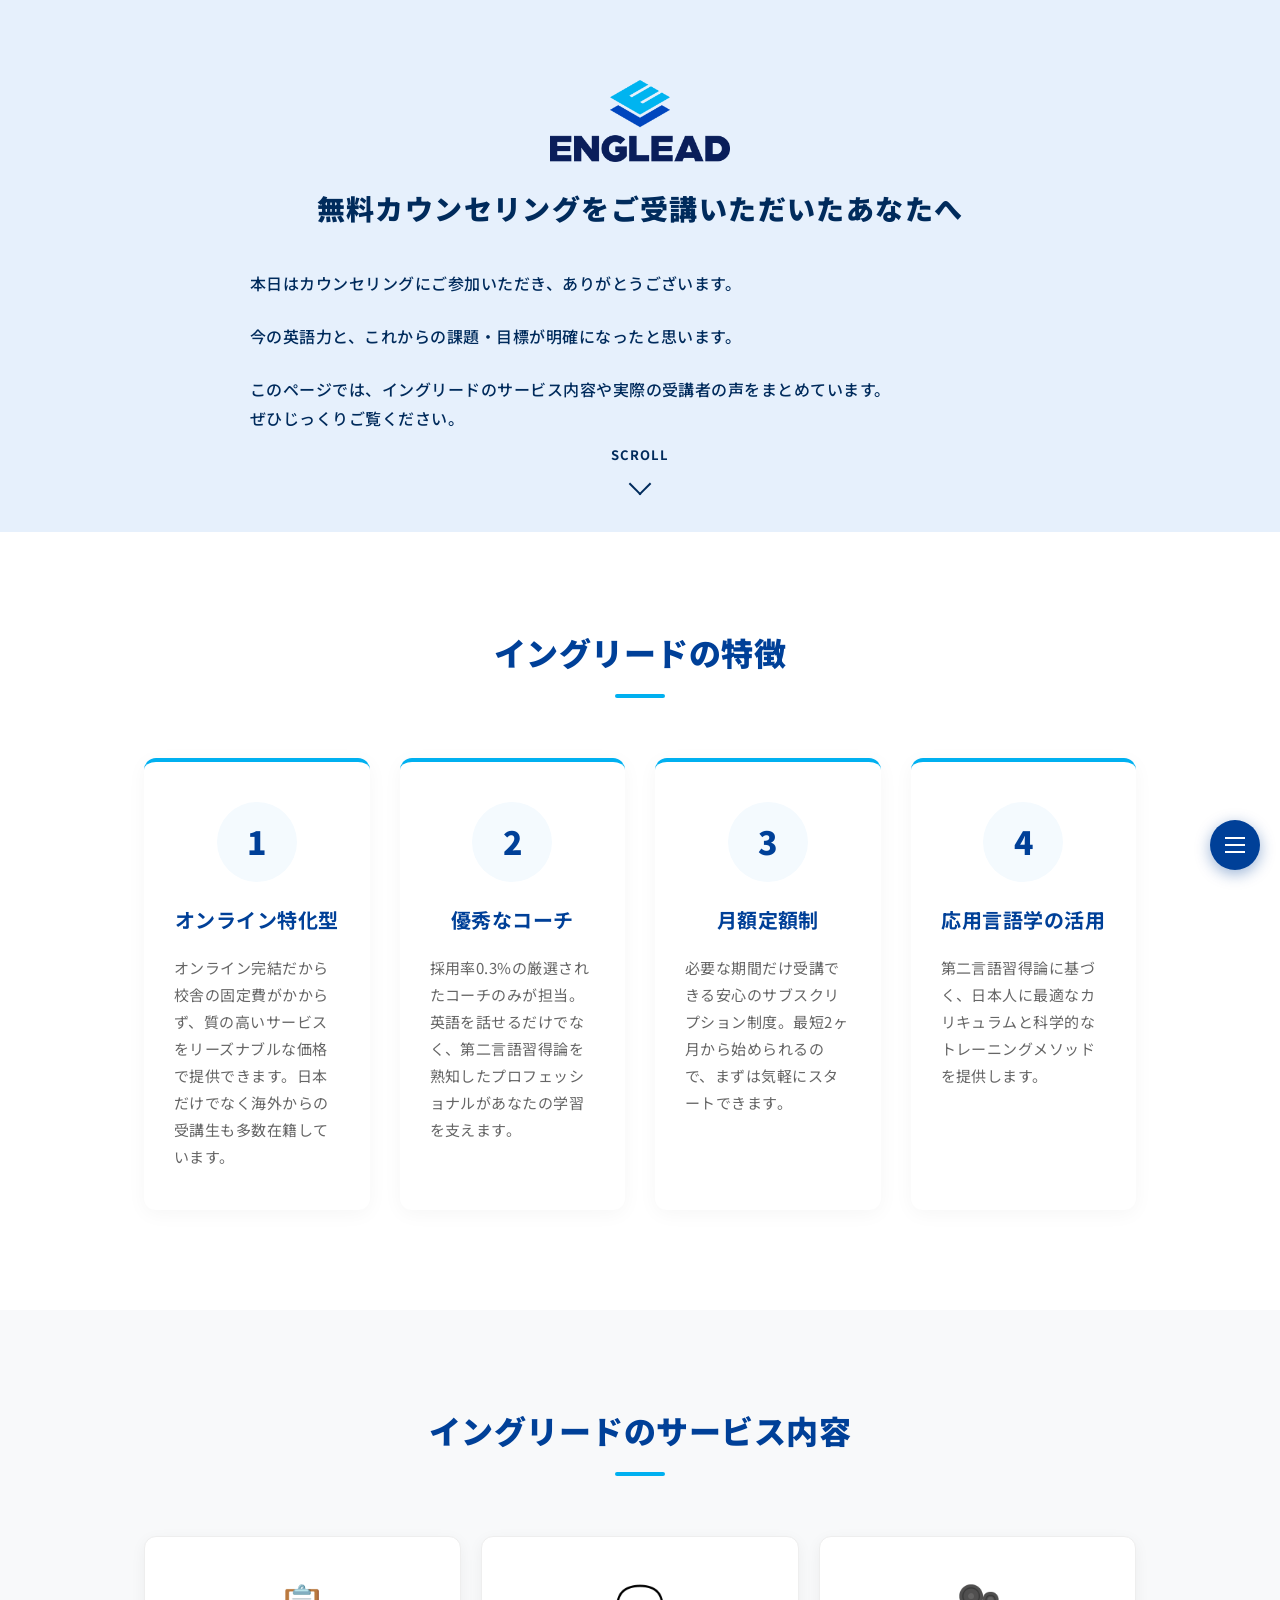
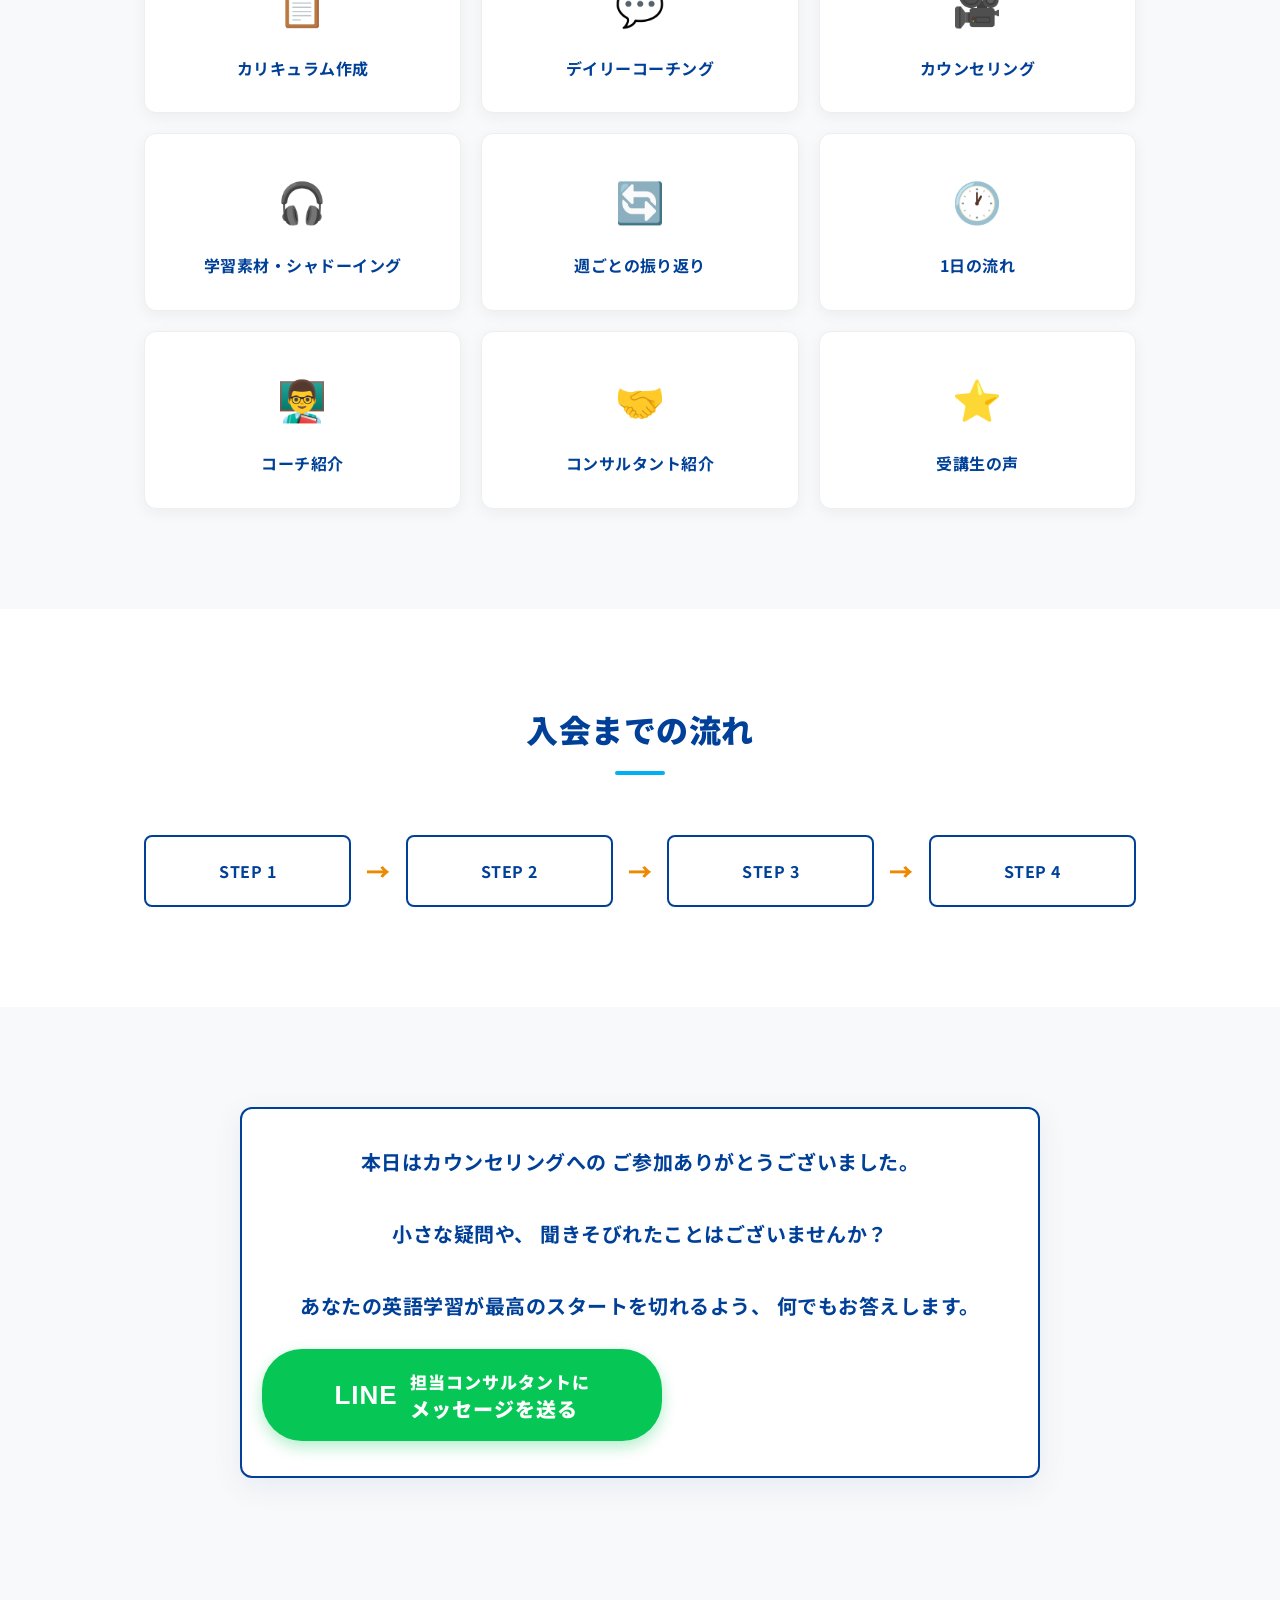
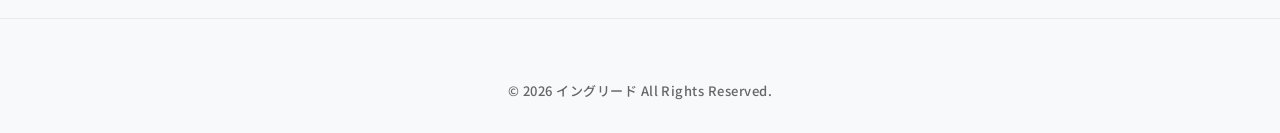
==== commit 41a0adf9: "結構一新した" ====
--- a/lp-draft/index.html
+++ b/lp-draft/index.html
@@ -554,14 +554,14 @@
            ------------------------------------------- */
         .feature-grid {
             display: grid;
-            grid-template-columns: repeat(3, 1fr);
+            grid-template-columns: repeat(4, 1fr);
             gap: 30px;
             width: 100%;
         }
 
         @media (max-width: 900px) {
             .feature-grid {
-                grid-template-columns: 1fr;
+                grid-template-columns: repeat(2, 1fr);
                 gap: 16px;
             }
         }
@@ -1324,6 +1324,89 @@
         }
 
         /* -------------------------------------------
+           Service
+           ------------------------------------------- */
+        .service-grid {
+            display: grid;
+            grid-template-columns: repeat(3, 1fr);
+            gap: 20px;
+            width: 100%;
+        }
+
+        @media (max-width: 768px) {
+            .service-grid {
+                grid-template-columns: repeat(2, 1fr);
+                gap: 15px;
+            }
+        }
+
+        .service-item {
+            background: var(--white);
+            border-radius: 12px;
+            padding: 30px 20px;
+            text-align: center;
+            box-shadow: 0 4px 15px rgba(0, 0, 0, 0.05);
+            cursor: pointer;
+            transition: transform 0.3s ease, box-shadow 0.3s ease;
+            border: 1px solid #eee;
+        }
+
+        .service-item:hover {
+            transform: translateY(-5px);
+            box-shadow: 0 10px 25px rgba(0, 64, 152, 0.1);
+        }
+
+        .service-icon {
+            font-size: 40px;
+            margin-bottom: 15px;
+        }
+
+        .service-title {
+            font-size: 16px;
+            font-weight: 700;
+            color: var(--primary-blue);
+        }
+
+        /* -------------------------------------------
+           Flow
+           ------------------------------------------- */
+        .flow-container {
+            display: flex;
+            align-items: center;
+            justify-content: space-between;
+            width: 100%;
+            gap: 15px;
+        }
+
+        .flow-step {
+            flex: 1;
+            background: var(--white);
+            border: 2px solid var(--primary-blue);
+            border-radius: 8px;
+            padding: 20px;
+            text-align: center;
+            font-weight: 700;
+            color: var(--primary-blue);
+            position: relative;
+        }
+
+        .flow-arrow {
+            color: var(--accent-orange);
+            font-size: 24px;
+            font-weight: 900;
+        }
+
+        @media (max-width: 768px) {
+            .flow-container {
+                flex-direction: column;
+                gap: 20px;
+            }
+            .flow-arrow {
+                transform: rotate(90deg);
+            }
+        }
+
+        /* -------------------------------------------
            Sticky LINE CTA Bar (Mobile Only)
            ------------------------------------------- */
         .sticky-line-cta {
@@ -1432,16 +1515,9 @@
             </div>
             <h1 class="hero-catchphrase">無料カウンセリングを<br class="sp-only">ご受講いただいたあなたへ</h1>
             <div class="hero-message">
-                <p>「AI時代に、なぜ人から学ぶのか？」</p>
-                <p>
-                    <span style="display: inline-block;">AIは効率化できても、あなたの英語力そのものは変えてくれません。</span>
-                </p>
-                <p>
-                    <span style="display: inline-block;">学習を変え、確かな結果を出すのは、</span><br><span style="display: inline-block;">一人ひとりに伴走する「人」の存在です。</span>
-                </p>
-                <p>
-                    <span style="display: inline-block;">採用率0.3%のプロフェッショナルが、</span><br><span style="display: inline-block;">あなたの学習を最大化します。</span>
-                </p>
+                <p>本日はカウンセリングにご参加いただき、ありがとうございます。</p>
+                <p>今の英語力と、これからの課題・目標が明確になったと思います。</p>
+                <p>このページでは、イングリードのサービス内容や実際の受講者の声をまとめています。<br class="sp-only">ぜひじっくりご覧ください。</p>
             </div>
         </div>
         <div class="scroll-down">
@@ -1458,424 +1534,85 @@
             <div class="feature-grid">
                 <div class="feature-item">
                     <div class="feature-icon">1</div>
-                    <h3 class="feature-title">科学的アプローチ</h3>
-                    <p class="feature-desc">第二言語習得論に基づく効率的なメソッドを取り入れ、無駄のない最短距離の学習を実現します。</p>
+                    <h3 class="feature-title">オンライン特化型</h3>
+                    <p class="feature-desc">オンライン完結だから校舎の固定費がかからず、質の高いサービスをリーズナブルな価格で提供できます。日本だけでなく海外からの受講生も多数在籍しています。</p>
                 </div>
                 <div class="feature-item">
                     <div class="feature-icon">2</div>
-                    <h3 class="feature-title">専属コーチの伴走</h3>
-                    <p class="feature-desc">あなた専用のカリキュラムを作成し、毎日のチャットサポートでモチベーションと進捗を徹底管理します。</p>
+                    <h3 class="feature-title">優秀なコーチ</h3>
+                    <p class="feature-desc">採用率0.3%の厳選されたコーチのみが担当。英語を話せるだけでなく、第二言語習得論を熟知したプロフェッショナルがあなたの学習を支えます。</p>
                 </div>
                 <div class="feature-item">
                     <div class="feature-icon">3</div>
-                    <h3 class="feature-title">完全パーソナライズ</h3>
-                    <p class="feature-desc">独自の診断で弱点をピンポイントで分析し、限られた時間で最大の成果を出すための最適な指導を行います。</p>
+                    <h3 class="feature-title">月額定額制</h3>
+                    <p class="feature-desc">必要な期間だけ受講できる安心のサブスクリプション制度。最短2ヶ月から始められるので、まずは気軽にスタートできます。</p>
+                </div>
+                <div class="feature-item">
+                    <div class="feature-icon">4</div>
+                    <h3 class="feature-title">応用言語学の活用</h3>
+                    <p class="feature-desc">第二言語習得論に基づく、日本人に最適なカリキュラムと科学的なトレーニングメソッドを提供します。</p>
                 </div>
             </div>
         </div>
     </section>
 
-<!-- 実際のサービス内容（受講生の1日〜音声Before/After） -->
-<!-- 受講生の1日（学習スケジュール） -->
-    <section id="sec-schedule">
+<!-- サービス内容 -->
+    <section id="sec-service">
         <div class="container">
-            <h2 class="section-title">受講生の1日（学習イメージ）</h2>
-            <div class="schedule-container">
-                <!-- Morning -->
-                <div class="schedule-item">
-                    <div class="schedule-img">
-                        <img src="schedule-morning.png" alt="朝の学習">
-                    </div>
-                    <div class="schedule-text">
-                        <h3 class="schedule-time">朝の学習</h3>
-                        <p>通勤の電車内や、少し早起きした朝の時間を活用して音声学習。毎日のインプットが英語脳を作ります。</p>
-                    </div>
+            <h2 class="section-title">イングリードのサービス内容</h2>
+            <div class="service-grid">
+                <div class="service-item" data-title="カリキュラム作成">
+                    <div class="service-icon">📋</div>
+                    <h3 class="service-title">カリキュラム作成</h3>
                 </div>
-                <!-- Noon -->
-                <div class="schedule-item reverse">
-                    <div class="schedule-img">
-                        <img src="schedule-noon.png" alt="昼の隙間時間">
-                    </div>
-                    <div class="schedule-text">
-                        <h3 class="schedule-time">昼の隙間時間</h3>
-                        <p>ランチタイムの15分間を利用して、単語の暗記や小テスト。短時間でも毎日英語に触れることが重要です。</p>
-                    </div>
+                <div class="service-item" data-title="デイリーコーチング">
+                    <div class="service-icon">💬</div>
+                    <h3 class="service-title">デイリーコーチング</h3>
                 </div>
-                <!-- Night -->
-                <div class="schedule-item">
-                    <div class="schedule-img">
-                        <img src="schedule-night.png" alt="夜のオンラインコーチング">
-                    </div>
-                    <div class="schedule-text">
-                        <h3 class="schedule-time">夜のオンラインコーチング</h3>
-                        <p>帰宅後は自宅でリラックスしながらオンラインコーチング。その日の疑問を解消し、次の目標を設定します。</p>
-                    </div>
+                <div class="service-item" data-title="カウンセリング">
+                    <div class="service-icon">🎥</div>
+                    <h3 class="service-title">カウンセリング</h3>
+                </div>
+                <div class="service-item" data-title="学習素材・シャドーイング">
+                    <div class="service-icon">🎧</div>
+                    <h3 class="service-title">学習素材・シャドーイング</h3>
+                </div>
+                <div class="service-item" data-title="週ごとの振り返り">
+                    <div class="service-icon">🔄</div>
+                    <h3 class="service-title">週ごとの振り返り</h3>
+                </div>
+                <div class="service-item" data-title="1日の流れ">
+                    <div class="service-icon">🕐</div>
+                    <h3 class="service-title">1日の流れ</h3>
+                </div>
+                <div class="service-item" data-title="コーチ紹介">
+                    <div class="service-icon">👨‍🏫</div>
+                    <h3 class="service-title">コーチ紹介</h3>
+                </div>
+                <div class="service-item" data-title="コンサルタント紹介">
+                    <div class="service-icon">🤝</div>
+                    <h3 class="service-title">コンサルタント紹介</h3>
+                </div>
+                <div class="service-item" data-title="受講生の声">
+                    <div class="service-icon">⭐</div>
+                    <h3 class="service-title">受講生の声</h3>
                 </div>
             </div>
         </div>
     </section>
 
-<!-- LINEサポート -->
-    <section id="sec-line">
+<!-- 入会までの流れ -->
+    <section id="sec-flow">
         <div class="container">
-            <h2 class="section-title">毎日コーチと繋がる安心感</h2>
-            <p
-                style="text-align: center; margin-bottom: 40px; color: var(--text-muted); font-size: 15px; line-height: 1.8;">
-                毎日の学習報告から細かな疑問まで、専属コーチが<br class="sp-only">チャットで丁寧にサポートします。<br>日々の学習進捗を管理し、モチベーションの波に寄り添いながら、挫折しそうな時こそ強力に伴走します。
-            </p>
-            <div class="chat-container">
-                <!-- Chat 1 -->
-                                <!-- 【画像差し替えプレースホルダー】 -->
-                <!-- 後日、実際のLINE添削スクショ画像（例：real-line-chat.png）に差し替える場合は、以下の <div class="chat-phone">...</div> を削除し、 -->
-                <!-- <img src="real-line-chat.png" alt="LINE添削スクショ" style="width:100%; max-width:340px; border-radius: 30px;"> のように配置してください -->
-                <div class="chat-phone">
-                    <div class="chat-header">専属コーチ・田中</div>
-                    <div class="chat-body">
-                        <!-- スクロール確認用のため少し多めに会話を入れる -->
-                        <div class="chat-row right">
-                            <div class="chat-bubble right">音読トレーニング、録音しました！確認お願いします。</div>
-                            <div class="chat-time">18:00</div>
-                        </div>
-                        <div class="chat-row right">
-                            <div class="chat-bubble right">（音声データ.m4a）</div>
-                            <div class="chat-time">18:01</div>
-                        </div>
-                        <div class="chat-row left">
-                            <div class="chat-bubble left">提出ありがとうございます！<br>先週より格段に良くなっていますね！✨<br>RとLの発音の使い分けがとても綺麗です。
-                            </div>
-                            <div class="chat-time">18:15</div>
-                        </div>
-                        <div class="chat-row left">
-                            <div class="chat-bubble left">ただ、「work」の母音が少し「walk」に聞こえるので、明日のセッションで一緒に練習しましょう😊</div>
-                            <div class="chat-time">18:16</div>
-                        </div>
-                        <div class="chat-row right">
-                            <div class="chat-bubble right">ありがとうございます！自分でも少し気になっていたところでした。</div>
-                            <div class="chat-time">18:20</div>
-                        </div>
-                        <div class="chat-row right">
-                            <div class="chat-bubble right">明日もよろしくお願いします！</div>
-                            <div class="chat-time">18:21</div>
-                        </div>
-                        <div class="chat-row left">
-                            <div class="chat-bubble left">こちらこそ！引き続き頑張りましょう！👍</div>
-                            <div class="chat-time">18:25</div>
-                        </div>
-                    </div>
-                </div>
-                <!-- Chat 2 -->
-                                <!-- 【画像差し替えプレースホルダー】 -->
-                <!-- 後日、実際のLINE添削スクショ画像（例：real-line-chat.png）に差し替える場合は、以下の <div class="chat-phone">...</div> を削除し、 -->
-                <!-- <img src="real-line-chat.png" alt="LINE添削スクショ" style="width:100%; max-width:340px; border-radius: 30px;"> のように配置してください -->
-                <div class="chat-phone">
-                    <div class="chat-header">専属コーチ・佐藤</div>
-                    <div class="chat-body">
-                        <div class="chat-row right">
-                            <div class="chat-bubble right">今日は仕事が遅くなってしまって、予定していた学習時間を確保できなそうです…😭</div>
-                            <div class="chat-time">20:30</div>
-                        </div>
-                        <div class="chat-row left">
-                            <div class="chat-bubble left">お疲れ様です！お仕事大変でしたね。<br>そういう日もありますよ！大丈夫です。</div>
-                            <div class="chat-time">20:35</div>
-                        </div>
-                        <div class="chat-row left">
-                            <div class="chat-bubble left">今からだと寝る前の時間を確保するのも難しいと思うので、今日はシャドーイングを10分だけやって寝ましょう！</div>
-                            <div class="chat-time">20:36</div>
-                        </div>
-                        <div class="chat-row left">
-                            <div class="chat-bubble left">完璧主義にならず、少しでも触れる「継続」が一番大切です👍</div>
-                            <div class="chat-time">20:36</div>
-                        </div>
-                        <div class="chat-row right">
-                            <div class="chat-bubble right">ありがとうございます！気持ちが楽になりました😭<br>10分だけ集中してやります！🔥</div>
-                            <div class="chat-time">20:40</div>
-                        </div>
-                        <div class="chat-row left">
-                            <div class="chat-bubble left">素晴らしい切り替えです👏<br>明日また状況教えてくださいね。ゆっくり休んでください🌙</div>
-                            <div class="chat-time">20:45</div>
-                        </div>
-                    </div>
-                </div>
-            </div>
-        </div>
-    </section>
-
-<!-- 動画 -->
-    <section id="sec-video">
-        <div class="container">
-            <h2 class="section-title">実際のカウンセリング</h2>
-            <div class="video-wrapper">
-                <iframe width="100%" style="aspect-ratio: 16/9;" src="https://www.youtube.com/embed/B65rlCV60TM"
-                    frameborder="0" allowfullscreen></iframe>
-            </div>
-        </div>
-    </section>
-
-<!-- 劇的な変化 -->
-    <section id="sec-voice">
-        <div class="container">
-            <h2 class="section-title">劇的な変化を実感</h2>
-            <div class="voice-grid">
-                <!-- Person 1 -->
-                <div class="voice-card">
-                    <div class="voice-card-heading">たった<span>3ヶ月</span>でこの変化！</div>
-                    <div class="voice-card-body">
-                        <div class="voice-profile">
-                            <img src="student_a.png" alt="受講生A" style="object-fit: cover;">
-                            <p>受講生Aさん</p>
-                        </div>
-                        <div class="voice-players">
-                            <div class="player-box">
-                                <div class="player-label">⏳ 1ヶ月目 (Before)</div>
-                                <audio controls src="assets/audio/student-a-before.m4a"></audio>
-                            </div>
-                            <div class="player-box">
-                                <div class="player-label">✨ 3ヶ月目 (After)</div>
-                                <audio controls src="assets/audio/student-a-after.m4a"></audio>
-                            </div>
-                        </div>
-                    </div>
-                </div>
-                <!-- Person 2 -->
-                <div class="voice-card">
-                    <div class="voice-card-heading">たった<span>3ヶ月</span>でこの変化！</div>
-                    <div class="voice-card-body">
-                        <div class="voice-profile">
-                            <img src="student_b.png" alt="受講生B" style="object-fit: cover;">
-                            <p>受講生Bさん</p>
-                        </div>
-                        <div class="voice-players">
-                            <div class="player-box">
-                                <div class="player-label">⏳ 1ヶ月目 (Before)</div>
-                                <audio controls src="assets/audio/student-b-before.wav"></audio>
-                            </div>
-                            <div class="player-box">
-                                <div class="player-label">✨ 3ヶ月目 (After)</div>
-                                <audio controls src="assets/audio/student-b-after.wav"></audio>
-                            </div>
-                        </div>
-                    </div>
-                </div>
-            </div>
-        </div>
-    </section>
-
-<!-- なぜイングリードが選ばれるのか（他社比較） -->
-    <section id="sec-compare">
-        <div class="container">
-            <h2 class="section-title">なぜイングリードが選ばれるのか</h2>
-            <div class="comparison-table-wrapper">
-                <table class="comparison-table">
-                    <thead>
-                        <tr>
-                            <th></th>
-                            <th class="highlight">イングリード</th>
-                            <th>一般的なスクール</th>
-                            <th>アプリ学習</th>
-                        </tr>
-                    </thead>
-                    <tbody>
-                        <tr>
-                            <th>学習スタイル</th>
-                            <td class="highlight">専属コーチとの二人三脚</td>
-                            <td>週1〜2回の通学</td>
-                            <td>自己管理での独学</td>
-                        </tr>
-                        <tr>
-                            <th>カリキュラム</th>
-                            <td class="highlight">完全オーダーメイド</td>
-                            <td>決まった教材</td>
-                            <td>一律の内容</td>
-                        </tr>
-                        <tr>
-                            <th>サポート体制</th>
-                            <td class="highlight">毎日のチャットサポート</td>
-                            <td>レッスン時のみ</td>
-                            <td>基本的になし</td>
-                        </tr>
-                        <tr>
-                            <th>成果の出やすさ</th>
-                            <td class="highlight">◎ 全体的な底上げ</td>
-                            <td>△ 継続のハードルあり</td>
-                            <td>△ 疑問が解消しづらい</td>
-                        </tr>
-                    </tbody>
-                </table>
-            </div>
-        </div>
-    </section>
-
-<!-- コーチ紹介 -->
-    <section id="sec-coach">
-        <div class="container">
-            <h2 class="section-title">イングリードコーチ陣</h2>
-            <div class="swiper coach-swiper">
-                <div class="swiper-wrapper">
-                    <!-- Coach 1 (coach1.jpg) -->
-                    <div class="swiper-slide">
-                        <div class="coach-card" data-name="田中 健太" data-spec="ビジネス英会話・発音"
-                            data-history="【経歴】外資系IT企業にて約8年勤務後、語学教育の世界へ。北米への留学経験と現場での叩き上げのビジネス英語を武器に、実践的な英語コミュニケーションを指導。"
-                            data-desc="「発音は筋肉のトレーニングと同じ」がモットー。どんなレベルの方でもネイティブに伝わるキレイな発音へ導きます。論理的かつ熱い指導に定評があります。"
-                            data-img="coach1.jpg">
-                            <div class="coach-img-wrapper">
-                                <!-- onerror で画像がない場合もデザインが崩れないように対応 -->
-                                <img src="coach1.jpg" alt="田中 健太" class="coach-img"
-                                    onerror="this.onerror=null; this.src='https://via.placeholder.com/600x800/004098/FFFFFF?text=No+Image';">
-                            </div>
-                            <div class="coach-info">
-                                <div class="coach-name">田中 健太</div>
-                                <div class="coach-spec">ビジネス英会話・発音</div>
-                            </div>
-                        </div>
-                    </div>
-                    <!-- Coach 2 (coach2.jpg) -->
-                    <div class="swiper-slide">
-                        <div class="coach-card" data-name="佐藤 理恵" data-spec="TOEIC®・文法基礎"
-                            data-history="【経歴】大手英会話スクールにて5年連続で指導実績トップ。その後、フリーランスの英語講師としてTOEICのスコアアップ請負人として活動。TOEIC 990点（満点）保持。"
-                            data-desc="日本人がなぜ特定の文法でつまずくのか、その「なぜ」を分かりやすく言語化します。スコアの壁にぶつかっている方のブレイクスルーを全面サポートします。"
-                            data-img="coach2.jpg">
-                            <div class="coach-img-wrapper">
-                                <img src="coach2.jpg" alt="佐藤 理恵" class="coach-img"
-                                    onerror="this.onerror=null; this.src='https://via.placeholder.com/600x800/00b0f0/FFFFFF?text=No+Image';">
-                            </div>
-                            <div class="coach-info">
-                                <div class="coach-name">佐藤 理恵</div>
-                                <div class="coach-spec">TOEIC®・文法基礎</div>
-                            </div>
-                        </div>
-                    </div>
-                    <!-- Coach 3 (coach3.jpg) -->
-                    <div class="swiper-slide">
-                        <div class="coach-card" data-name="Mike Smith" data-spec="ネイティブ表現・議論"
-                            data-history="【経歴】アメリカ・カリフォルニア州出身。日本の大学院で言語学を専攻し、バイリンガル教育の研究に従事。企業向けの異文化コミュニケーション研修講師の経験も多数。"
-                            data-desc="教科書には載っていない「自然な言い回し」や、ビジネス会議で相手を納得させる「ロジックの組み立て方」の指導を得意としています。"
-                            data-img="coach3.jpg">
-                            <div class="coach-img-wrapper">
-                                <img src="coach3.jpg" alt="Mike Smith" class="coach-img"
-                                    onerror="this.onerror=null; this.src='https://via.placeholder.com/600x800/f39200/FFFFFF?text=No+Image';">
-                            </div>
-                            <div class="coach-info">
-                                <div class="coach-name">Mike Smith</div>
-                                <div class="coach-spec">ネイティブ表現・議論</div>
-                            </div>
-                        </div>
-                    </div>
-                    <!-- Coach 4 (coach4.jpg) -->
-                    <div class="swiper-slide">
-                        <div class="coach-card" data-name="鈴木 ゆかり" data-spec="初心者脱却・マインド"
-                            data-history="【経歴】心理カウンセラーの資格を持ち、英語学習における「メンタルブロック」の解除に特化した独自メソッドを開発。初心者〜中級者へのステップアップ指導の実績多数。"
-                            data-desc="「どうしても英語に苦手意識がある」「いつも三日坊主で終わってしまう」という方の味方です。学習を歯磨きレベルの習慣に落とし込むコーチングを行います。"
-                            data-img="coach4.jpg">
-                            <div class="coach-img-wrapper">
-                                <img src="coach4.jpg" alt="鈴木 ゆかり" class="coach-img"
-                                    onerror="this.onerror=null; this.src='https://via.placeholder.com/600x800/004098/FFFFFF?text=No+Image';">
-                            </div>
-                            <div class="coach-info">
-                                <div class="coach-name">鈴木 ゆかり</div>
-                                <div class="coach-spec">初心者脱却・マインド</div>
-                            </div>
-                        </div>
-                    </div>
-                    <!-- (Clone) Coach 1 (coach1.jpg) -->
-                    <div class="swiper-slide">
-                        <div class="coach-card" data-name="田中 健太" data-spec="ビジネス英会話・発音"
-                            data-history="【経歴】外資系IT企業にて約8年勤務後、語学教育の世界へ。北米への留学経験と現場での叩き上げのビジネス英語を武器に、実践的な英語コミュニケーションを指導。"
-                            data-desc="「発音は筋肉のトレーニングと同じ」がモットー。どんなレベルの方でもネイティブに伝わるキレイな発音へ導きます。論理的かつ熱い指導に定評があります。"
-                            data-img="coach1.jpg">
-                            <div class="coach-img-wrapper">
-                                <!-- onerror で画像がない場合もデザインが崩れないように対応 -->
-                                <img src="coach1.jpg" alt="田中 健太" class="coach-img"
-                                    onerror="this.onerror=null; this.src='https://via.placeholder.com/600x800/004098/FFFFFF?text=No+Image';">
-                            </div>
-                            <div class="coach-info">
-                                <div class="coach-name">田中 健太</div>
-                                <div class="coach-spec">ビジネス英会話・発音</div>
-                            </div>
-                        </div>
-                    </div>
-                    <!-- (Clone) Coach 2 (coach2.jpg) -->
-                    <div class="swiper-slide">
-                        <div class="coach-card" data-name="佐藤 理恵" data-spec="TOEIC®・文法基礎"
-                            data-history="【経歴】大手英会話スクールにて5年連続で指導実績トップ。その後、フリーランスの英語講師としてTOEICのスコアアップ請負人として活動。TOEIC 990点（満点）保持。"
-                            data-desc="日本人がなぜ特定の文法でつまずくのか、その「なぜ」を分かりやすく言語化します。スコアの壁にぶつかっている方のブレイクスルーを全面サポートします。"
-                            data-img="coach2.jpg">
-                            <div class="coach-img-wrapper">
-                                <img src="coach2.jpg" alt="佐藤 理恵" class="coach-img"
-                                    onerror="this.onerror=null; this.src='https://via.placeholder.com/600x800/00b0f0/FFFFFF?text=No+Image';">
-                            </div>
-                            <div class="coach-info">
-                                <div class="coach-name">佐藤 理恵</div>
-                                <div class="coach-spec">TOEIC®・文法基礎</div>
-                            </div>
-                        </div>
-                    </div>
-                    <!-- (Clone) Coach 3 (coach3.jpg) -->
-                    <div class="swiper-slide">
-                        <div class="coach-card" data-name="Mike Smith" data-spec="ネイティブ表現・議論"
-                            data-history="【経歴】アメリカ・カリフォルニア州出身。日本の大学院で言語学を専攻し、バイリンガル教育の研究に従事。企業向けの異文化コミュニケーション研修講師の経験も多数。"
-                            data-desc="教科書には載っていない「自然な言い回し」や、ビジネス会議で相手を納得させる「ロジックの組み立て方」の指導を得意としています。"
-                            data-img="coach3.jpg">
-                            <div class="coach-img-wrapper">
-                                <img src="coach3.jpg" alt="Mike Smith" class="coach-img"
-                                    onerror="this.onerror=null; this.src='https://via.placeholder.com/600x800/f39200/FFFFFF?text=No+Image';">
-                            </div>
-                            <div class="coach-info">
-                                <div class="coach-name">Mike Smith</div>
-                                <div class="coach-spec">ネイティブ表現・議論</div>
-                            </div>
-                        </div>
-                    </div>
-                    <!-- (Clone) Coach 4 (coach4.jpg) -->
-                    <div class="swiper-slide">
-                        <div class="coach-card" data-name="鈴木 ゆかり" data-spec="初心者脱却・マインド"
-                            data-history="【経歴】心理カウンセラーの資格を持ち、英語学習における「メンタルブロック」の解除に特化した独自メソッドを開発。初心者〜中級者へのステップアップ指導の実績多数。"
-                            data-desc="「どうしても英語に苦手意識がある」「いつも三日坊主で終わってしまう」という方の味方です。学習を歯磨きレベルの習慣に落とし込むコーチングを行います。"
-                            data-img="coach4.jpg">
-                            <div class="coach-img-wrapper">
-                                <img src="coach4.jpg" alt="鈴木 ゆかり" class="coach-img"
-                                    onerror="this.onerror=null; this.src='https://via.placeholder.com/600x800/004098/FFFFFF?text=No+Image';">
-                            </div>
-                            <div class="coach-info">
-                                <div class="coach-name">鈴木 ゆかり</div>
-                                <div class="coach-spec">初心者脱却・マインド</div>
-                            </div>
-                        </div>
-                    </div>
-                </div>
-                <!-- Pagination -->
-                <div class="swiper-pagination" style="bottom: 0;"></div>
-            </div>
-        </div>
-    </section>
-
-    <!-- 【新規追加】コンサルタント紹介セクション -->
-    <section id="consultant-intro">
-        <!-- コンサルタント紹介枠 -->
-    </section>
-
-<!-- FAQ -->
-    <section id="sec-faq">
-        <div class="container">
-            <h2 class="section-title">よくあるご質問</h2>
-            <div class="faq-list">
-                <details>
-                    <summary>英語が全く話せない初心者でも大丈夫ですか？</summary>
-                    <div class="faq-answer">
-                        はい、全く問題ありません。現在のレベルに合わせて基礎の基礎からカリキュラムを構築し、専属コーチが丁寧に解説・サポートいたします。実際に受講生の多くが初心者からのスタートです。
-                    </div>
-                </details>
-                <details>
-                    <summary>毎日どれくらいの学習時間が必要ですか？</summary>
-                    <div class="faq-answer">
-                        基本的には1日1〜2時間を推奨していますが、お仕事の都合等に合わせて柔軟に調整可能です。通勤時間やスキマ時間の効果的な活用方法もコーチがアドバイスいたします。
-                    </div>
-                </details>
-                <details>
-                    <summary>パソコンを持っていないのですが受講できますか？</summary>
-                    <div class="faq-answer">
-                        スマートフォンのアプリだけでも受講および学習報告が可能ですが、一部の資料閲覧等でパソコンやタブレットがあった方が便利な場合がございます。
-                    </div>
-                </details>
+            <h2 class="section-title">入会までの流れ</h2>
+            <div class="flow-container">
+                <div class="flow-step">STEP 1</div>
+                <div class="flow-arrow">→</div>
+                <div class="flow-step">STEP 2</div>
+                <div class="flow-arrow">→</div>
+                <div class="flow-step">STEP 3</div>
+                <div class="flow-arrow">→</div>
+                <div class="flow-step">STEP 4</div>
             </div>
         </div>
     </section>
@@ -1937,6 +1674,15 @@
         </div>
     </div>
 
+    <!-- Service Modal Template -->
+    <div class="modal-overlay" id="serviceModal" aria-hidden="true" role="dialog">
+        <div class="modal-content" style="max-width: 500px; padding: 40px; text-align: center; display: flex; flex-direction: column; align-items: center; justify-content: center;">
+            <div class="modal-close" id="serviceModalClose" aria-label="Close modal">&times;</div>
+            <h3 class="modal-name" id="serviceModalTitle" style="margin-bottom: 20px; font-size: 24px; color: var(--primary-blue);">Title</h3>
+            <p class="modal-desc" style="font-size: 16px; color: var(--text-muted);">準備中</p>
+        </div>
+    </div>
+
     <!-- Floating TOC -->
     <div class="toc-btn" id="tocBtn" aria-label="目次を開く">
         <div class="toc-icon">
@@ -1948,13 +1694,8 @@
     <div class="toc-menu" id="tocMenu">
         <div class="toc-title">目次</div>
         <ul class="toc-list">
-            <li><a href="#sec-schedule">受講生の1日</a></li>
-            <li><a href="#sec-line">毎日のLINEサポート</a></li>
-            <li><a href="#sec-video">カウンセリング映像</a></li>
-            <li><a href="#sec-voice">実際の音声 (Before/After)</a></li>
-            <li><a href="#sec-compare">他社比較表</a></li>
-            <li><a href="#sec-coach">コーチ紹介</a></li>
-            <li><a href="#sec-faq">よくあるご質問</a></li>
+            <li><a href="#sec-service">サービス内容</a></li>
+            <li><a href="#sec-flow">入会までの流れ</a></li>
         </ul>
     </div>
 
@@ -2047,10 +1788,43 @@
                 }
             });
 
+            // Service Modal
+            const serviceCards = document.querySelectorAll('.service-item');
+            const serviceModal = document.getElementById('serviceModal');
+            const serviceModalClose = document.getElementById('serviceModalClose');
+            const serviceModalTitle = document.getElementById('serviceModalTitle');
+
+            const closeServiceModal = () => {
+                if(serviceModal) {
+                    serviceModal.classList.remove('active');
+                    serviceModal.setAttribute('aria-hidden', 'true');
+                    document.body.style.overflow = '';
+                    document.documentElement.style.overflow = '';
+                }
+            };
+
+            if (serviceCards && serviceModal) {
+                serviceCards.forEach(card => {
+                    card.addEventListener('click', () => {
+                        if(serviceModalTitle) serviceModalTitle.textContent = card.getAttribute('data-title');
+                        serviceModal.classList.add('active');
+                        serviceModal.setAttribute('aria-hidden', 'false');
+                        document.body.style.overflow = 'hidden';
+                        document.documentElement.style.overflow = 'hidden';
+                    });
+                });
+
+                if (serviceModalClose) serviceModalClose.addEventListener('click', closeServiceModal);
+                serviceModal.addEventListener('click', (e) => {
+                    if (e.target === serviceModal) closeServiceModal();
+                });
+            }
+
             // ESCキーでも閉じる
             document.addEventListener('keydown', (e) => {
-                if (e.key === 'Escape' && modal.classList.contains('active')) {
-                    closeModal();
+                if (e.key === 'Escape') {
+                    if (modal && modal.classList.contains('active')) closeModal();
+                    if (serviceModal && serviceModal.classList.contains('active')) closeServiceModal();
                 }
             });
 
@@ -2081,10 +1855,10 @@
             }
 
             // --- Sticky LINE CTA: 表示/非表示ロジック（2 Observer方式） ---
-            // #sec-cta と #sec-faq の可視状態をそれぞれ管理する
+            // #sec-cta と #sec-flow の可視状態をそれぞれ管理する
             const stickyLineCta = document.getElementById('stickyLineCta');
             const secCta = document.getElementById('sec-cta');
-            const secFaq = document.getElementById('sec-faq');
+            const secFaq = document.getElementById('sec-flow');
 
             if (stickyLineCta && secCta && secFaq) {
                 let ctaVisible = false;
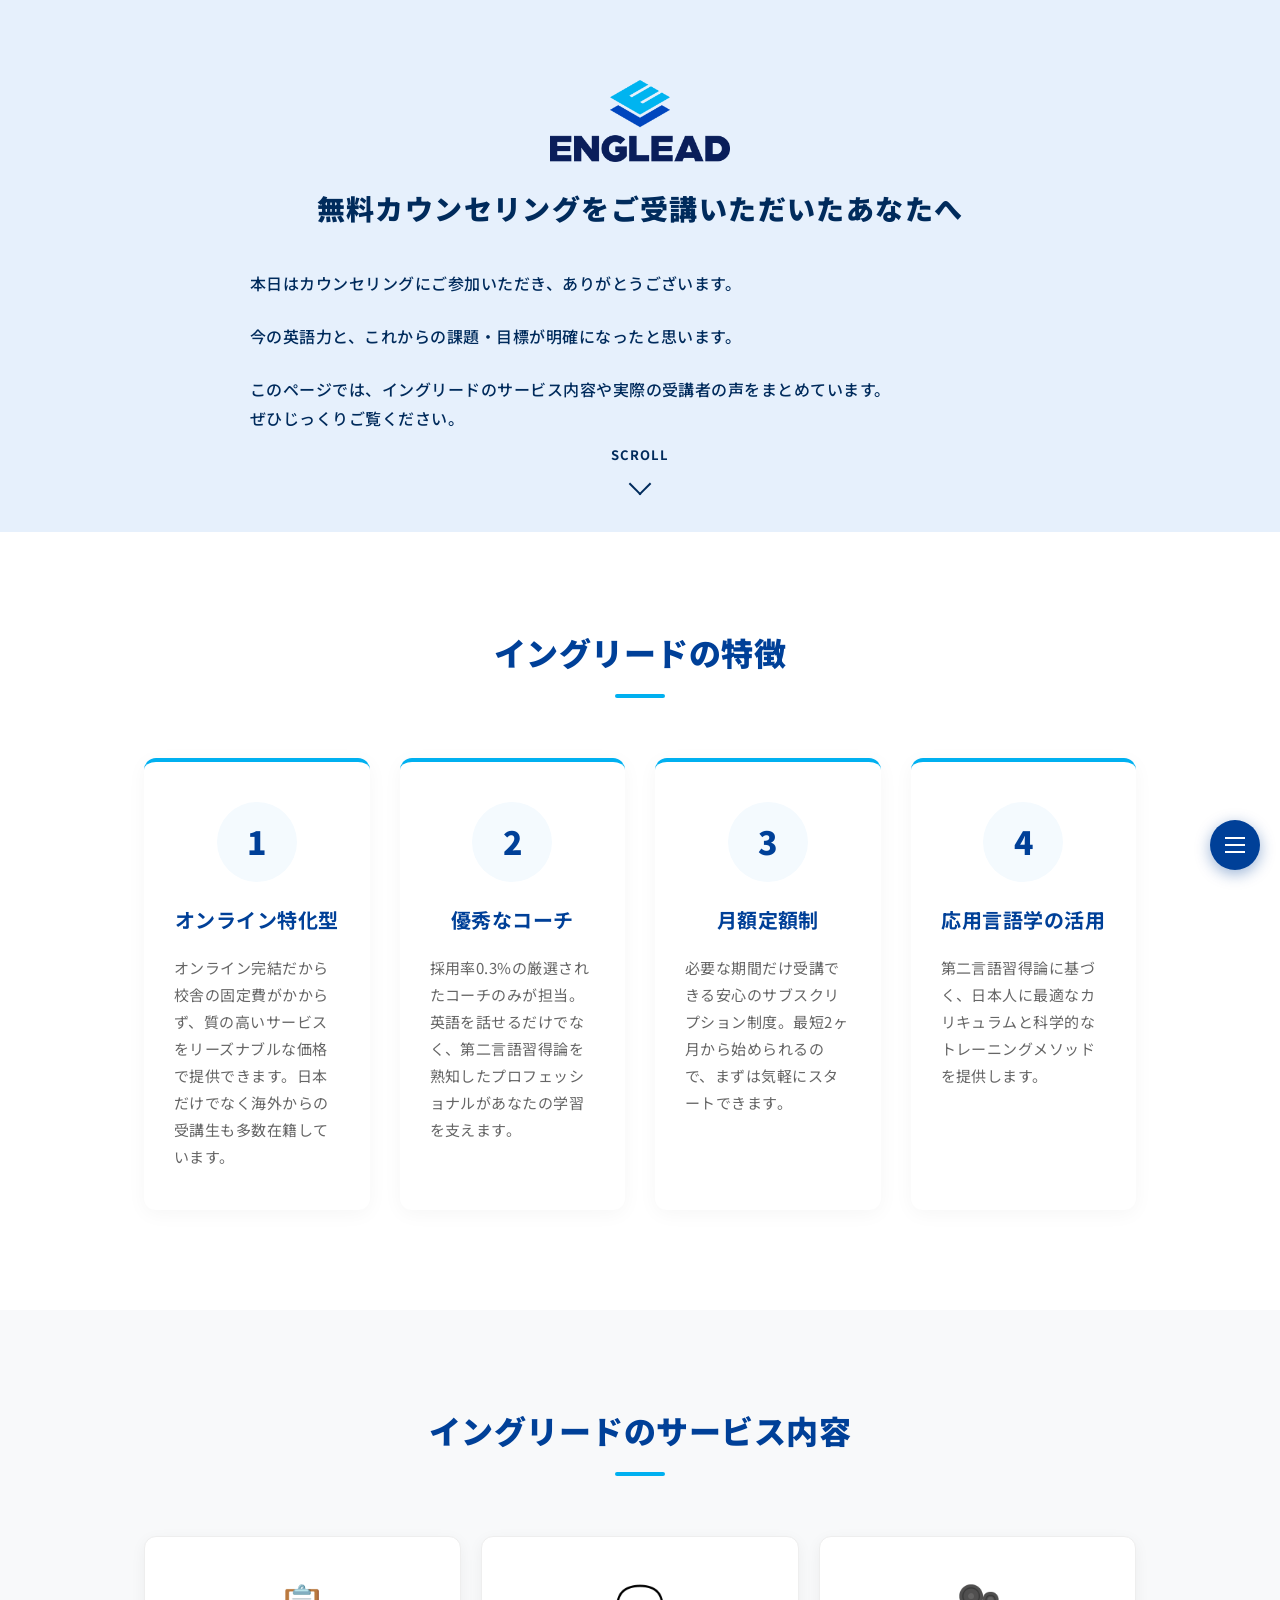
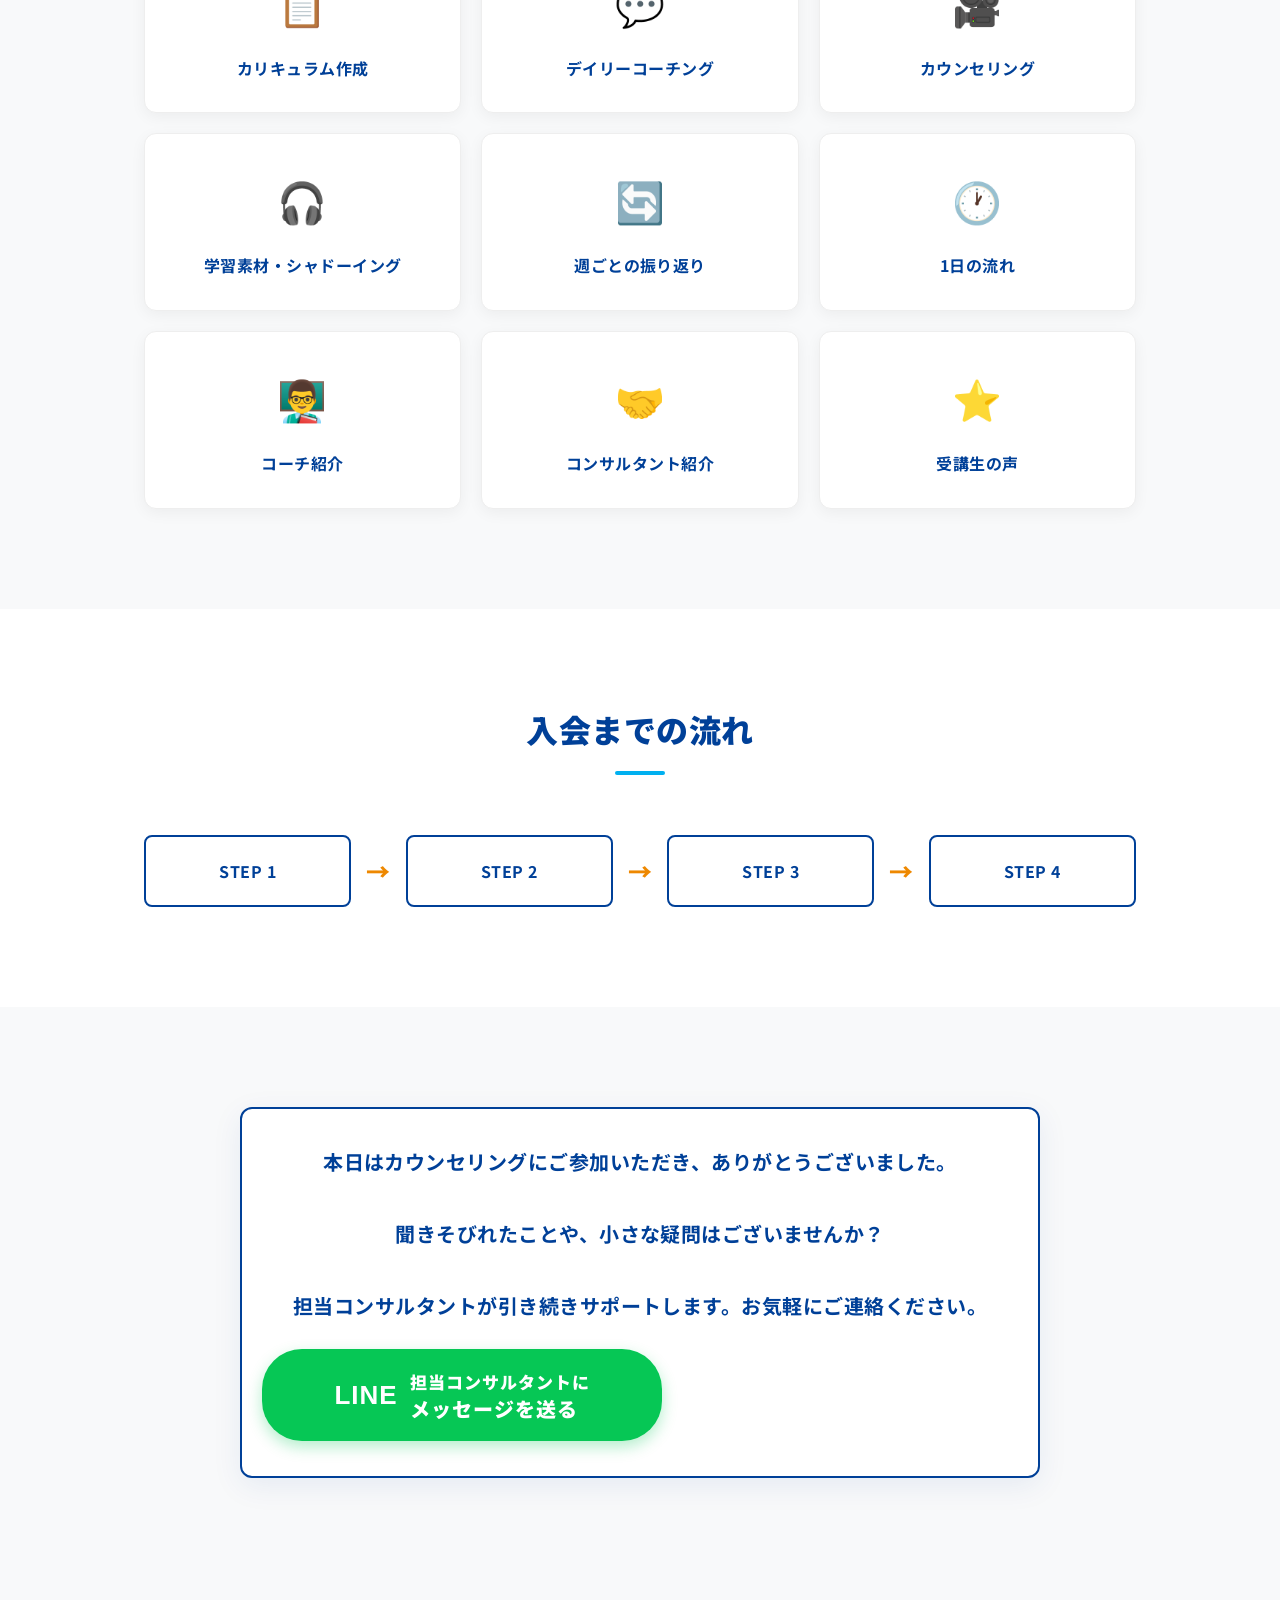
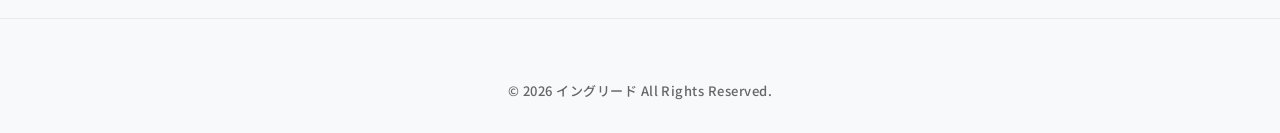
==== commit 83f0197d: "微修正" ====
--- a/lp-draft/index.html
+++ b/lp-draft/index.html
@@ -101,6 +101,8 @@
             margin-bottom: 60px;
             font-weight: 900;
             line-height: 1.3;
+            word-break: keep-all;
+            overflow-wrap: normal;
         }
 
         #sec-compare .section-title {
@@ -559,9 +561,9 @@
             width: 100%;
         }
 
-        @media (max-width: 900px) {
+        @media (max-width: 768px) {
             .feature-grid {
-                grid-template-columns: repeat(2, 1fr);
+                grid-template-columns: 1fr;
                 gap: 16px;
             }
         }
@@ -1365,6 +1367,8 @@
             font-size: 16px;
             font-weight: 700;
             color: var(--primary-blue);
+            word-break: keep-all;
+            white-space: nowrap;
         }
 
         /* -------------------------------------------
@@ -1622,12 +1626,9 @@
         <div class="container">
             <div class="cta-container">
                 <p class="cta-text">
-                    <span style="display: inline-block;">本日はカウンセリングへの</span> <span
-                        style="display: inline-block;">ご参加ありがとうございました。</span><br><br>
-                    <span style="display: inline-block;">小さな疑問や、</span> <span
-                        style="display: inline-block;">聞きそびれたことはございませんか？</span><br><br>
-                    <span style="display: inline-block;">あなたの英語学習が最高のスタートを切れるよう、</span> <span
-                        style="display: inline-block;">何でもお答えします。</span>
+                    本日はカウンセリングにご参加いただき、ありがとうございました。<br><br>
+                    聞きそびれたことや、小さな疑問はございませんか？<br><br>
+                    担当コンサルタントが引き続きサポートします。お気軽にご連絡ください。
                 </p>
                 <a href="https://lin.ee/zgKxDmj" class="btn-line">
                     <span style="display: inline-block; text-align: left; line-height: 1.4;">
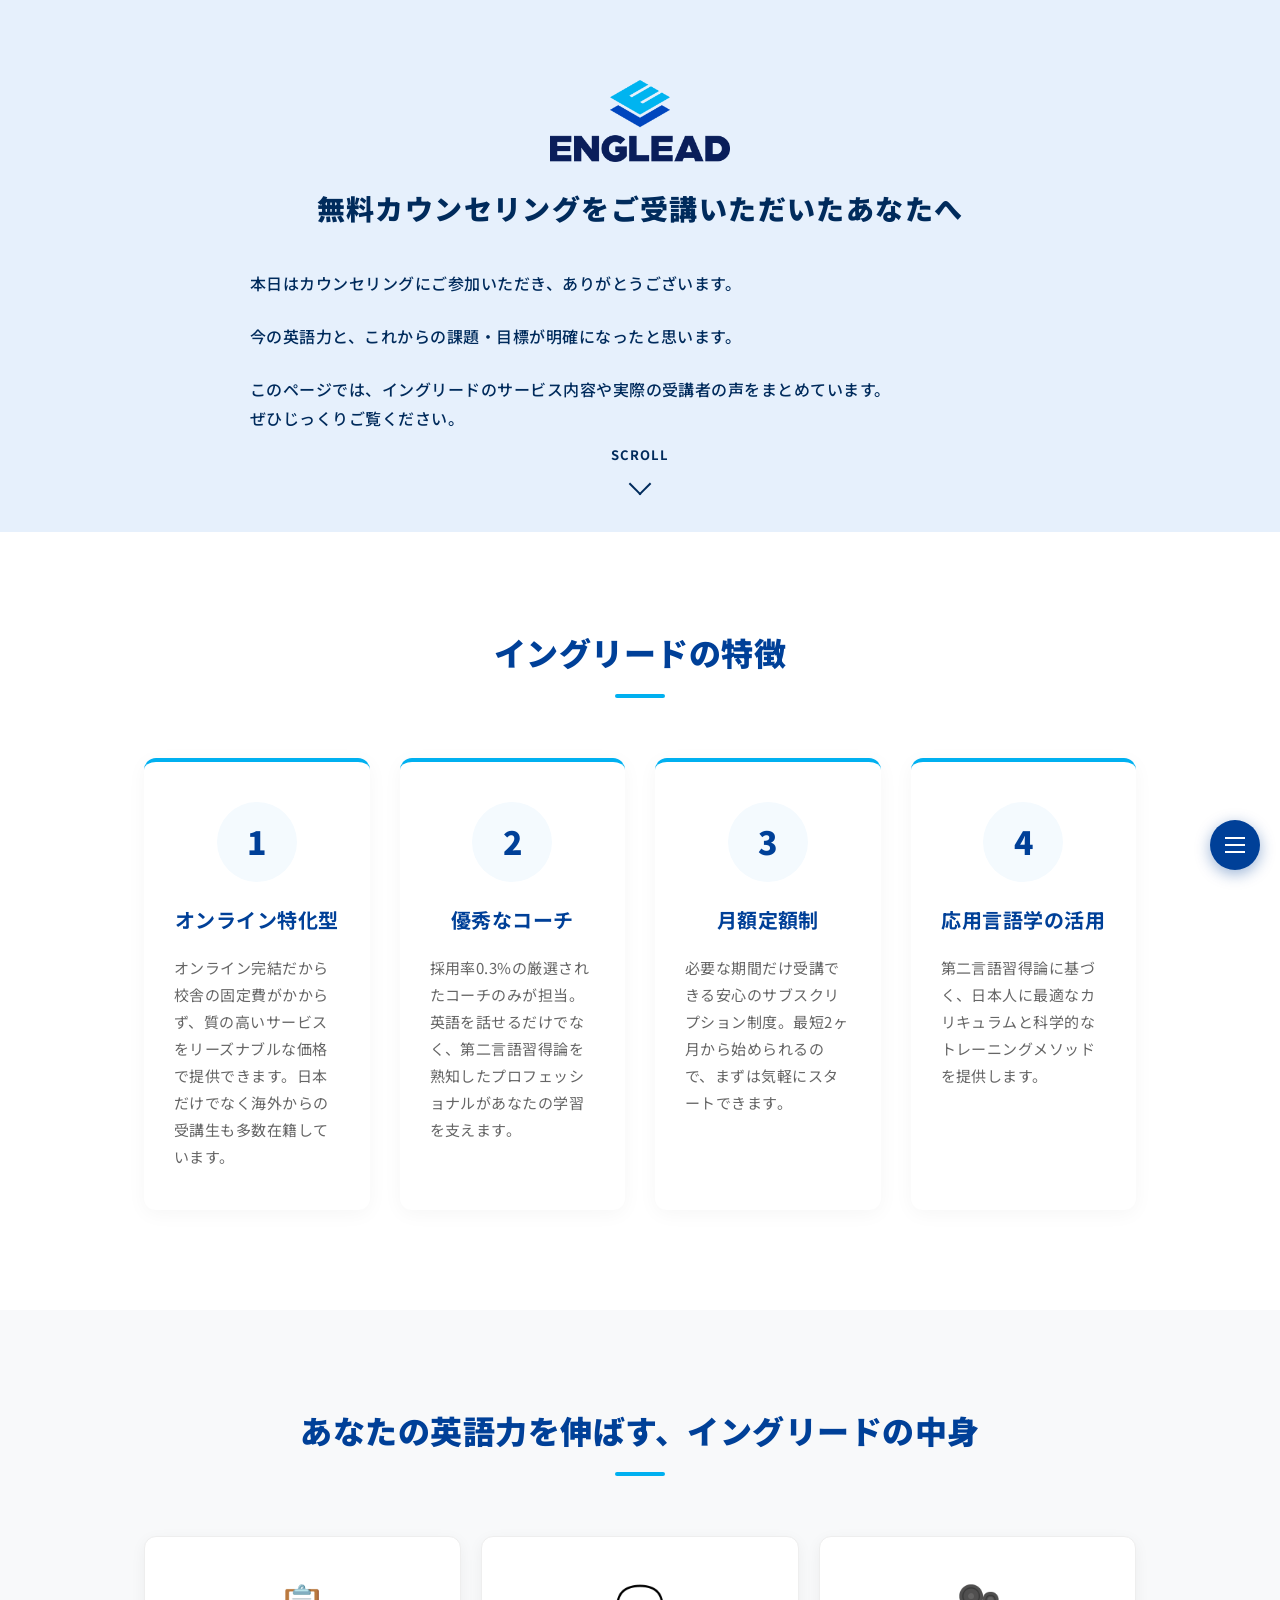
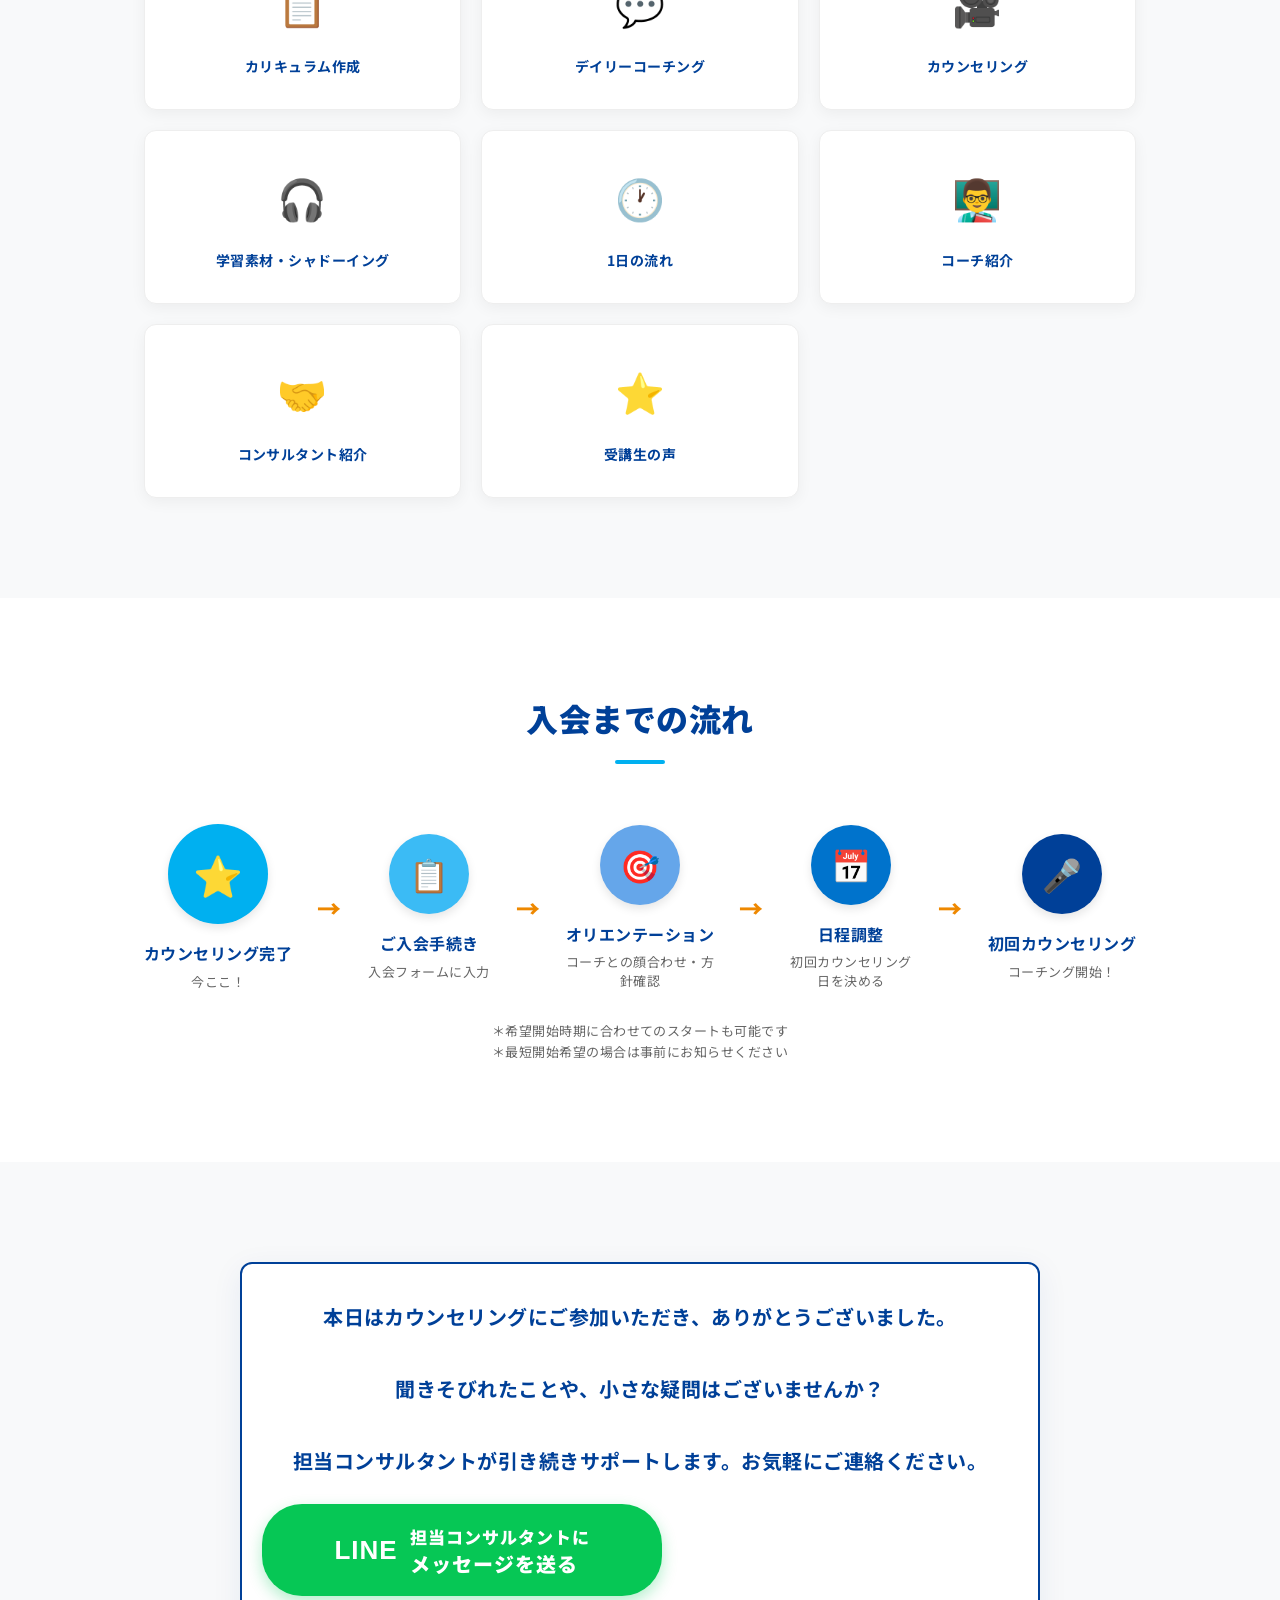
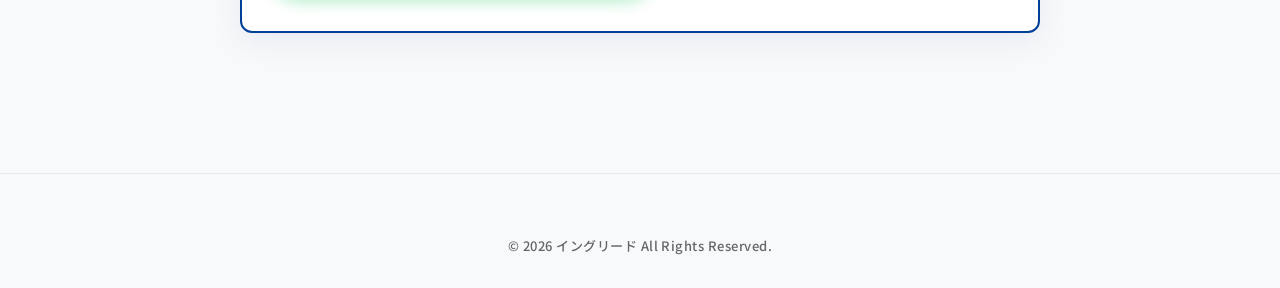
==== commit c1141f23: "微修正２" ====
--- a/lp-draft/index.html
+++ b/lp-draft/index.html
@@ -1364,11 +1364,12 @@
         }
 
         .service-title {
-            font-size: 16px;
+            font-size: 14px;
             font-weight: 700;
             color: var(--primary-blue);
             word-break: keep-all;
-            white-space: nowrap;
+            overflow-wrap: anywhere;
+            text-align: center;
         }
 
         /* -------------------------------------------
@@ -1380,24 +1381,87 @@
             justify-content: space-between;
             width: 100%;
             gap: 15px;
+            margin-bottom: 30px;
+        }
+
+        .flow-step-wrapper {
+            display: flex;
+            align-items: center;
+            flex: 1;
         }
 
         .flow-step {
             flex: 1;
-            background: var(--white);
-            border: 2px solid var(--primary-blue);
-            border-radius: 8px;
-            padding: 20px;
+            display: flex;
+            flex-direction: column;
+            align-items: center;
             text-align: center;
+            position: relative;
+        }
+
+        .flow-icon-box {
+            width: 80px;
+            height: 80px;
+            border-radius: 50%;
+            display: flex;
+            align-items: center;
+            justify-content: center;
+            font-size: 32px;
+            color: var(--white);
+            margin-bottom: 15px;
+            box-shadow: 0 4px 10px rgba(0, 0, 0, 0.1);
+        }
+
+        .flow-step.start .flow-icon-box {
+            width: 100px;
+            height: 100px;
+            background-color: var(--sub-blue);
+            font-size: 40px;
+        }
+
+        .flow-step.step1 .flow-icon-box {
+            background-color: #3bbbf5;
+        }
+
+        .flow-step.step2 .flow-icon-box {
+            background-color: #65a6ea;
+        }
+
+        .flow-step.step3 .flow-icon-box {
+            background-color: #0073cc;
+        }
+
+        .flow-step.step4 .flow-icon-box {
+            background-color: var(--primary-blue);
+        }
+
+        .flow-label {
+            font-size: 16px;
             font-weight: 700;
             color: var(--primary-blue);
-            position: relative;
+            margin-bottom: 5px;
+            word-break: keep-all;
+        }
+
+        .flow-sub {
+            font-size: 13px;
+            color: var(--text-muted);
+            line-height: 1.4;
         }
 
         .flow-arrow {
             color: var(--accent-orange);
             font-size: 24px;
             font-weight: 900;
+            flex-shrink: 0;
+            padding: 0 10px;
+        }
+
+        .flow-notes {
+            text-align: center;
+            font-size: 13px;
+            color: var(--text-muted);
+            line-height: 1.6;
         }
 
         @media (max-width: 768px) {
@@ -1405,8 +1469,13 @@
                 flex-direction: column;
                 gap: 20px;
             }
+            .flow-step-wrapper {
+                flex-direction: column;
+                width: 100%;
+            }
             .flow-arrow {
                 transform: rotate(90deg);
+                padding: 10px 0;
             }
         }
 
@@ -1563,7 +1632,7 @@
 <!-- サービス内容 -->
     <section id="sec-service">
         <div class="container">
-            <h2 class="section-title">イングリードのサービス内容</h2>
+            <h2 class="section-title">あなたの英語力を伸ばす、イングリードの中身</h2>
             <div class="service-grid">
                 <div class="service-item" data-title="カリキュラム作成">
                     <div class="service-icon">📋</div>
@@ -1580,10 +1649,6 @@
                 <div class="service-item" data-title="学習素材・シャドーイング">
                     <div class="service-icon">🎧</div>
                     <h3 class="service-title">学習素材・シャドーイング</h3>
-                </div>
-                <div class="service-item" data-title="週ごとの振り返り">
-                    <div class="service-icon">🔄</div>
-                    <h3 class="service-title">週ごとの振り返り</h3>
                 </div>
                 <div class="service-item" data-title="1日の流れ">
                     <div class="service-icon">🕐</div>
@@ -1610,13 +1675,49 @@
         <div class="container">
             <h2 class="section-title">入会までの流れ</h2>
             <div class="flow-container">
-                <div class="flow-step">STEP 1</div>
+                <div class="flow-step-wrapper">
+                    <div class="flow-step start">
+                        <div class="flow-icon-box">⭐</div>
+                        <div class="flow-label">カウンセリング完了</div>
+                        <div class="flow-sub">今ここ！</div>
+                    </div>
+                </div>
                 <div class="flow-arrow">→</div>
-                <div class="flow-step">STEP 2</div>
+                <div class="flow-step-wrapper">
+                    <div class="flow-step step1">
+                        <div class="flow-icon-box">📋</div>
+                        <div class="flow-label">ご入会手続き</div>
+                        <div class="flow-sub">入会フォームに入力</div>
+                    </div>
+                </div>
                 <div class="flow-arrow">→</div>
-                <div class="flow-step">STEP 3</div>
+                <div class="flow-step-wrapper">
+                    <div class="flow-step step2">
+                        <div class="flow-icon-box">🎯</div>
+                        <div class="flow-label">オリエンテーション</div>
+                        <div class="flow-sub">コーチとの顔合わせ・方針確認</div>
+                    </div>
+                </div>
                 <div class="flow-arrow">→</div>
-                <div class="flow-step">STEP 4</div>
+                <div class="flow-step-wrapper">
+                    <div class="flow-step step3">
+                        <div class="flow-icon-box">📅</div>
+                        <div class="flow-label">日程調整</div>
+                        <div class="flow-sub">初回カウンセリング日を決める</div>
+                    </div>
+                </div>
+                <div class="flow-arrow">→</div>
+                <div class="flow-step-wrapper">
+                    <div class="flow-step step4">
+                        <div class="flow-icon-box">🎤</div>
+                        <div class="flow-label">初回カウンセリング</div>
+                        <div class="flow-sub">コーチング開始！</div>
+                    </div>
+                </div>
+            </div>
+            <div class="flow-notes">
+                ＊希望開始時期に合わせてのスタートも可能です<br>
+                ＊最短開始希望の場合は事前にお知らせください
             </div>
         </div>
     </section>
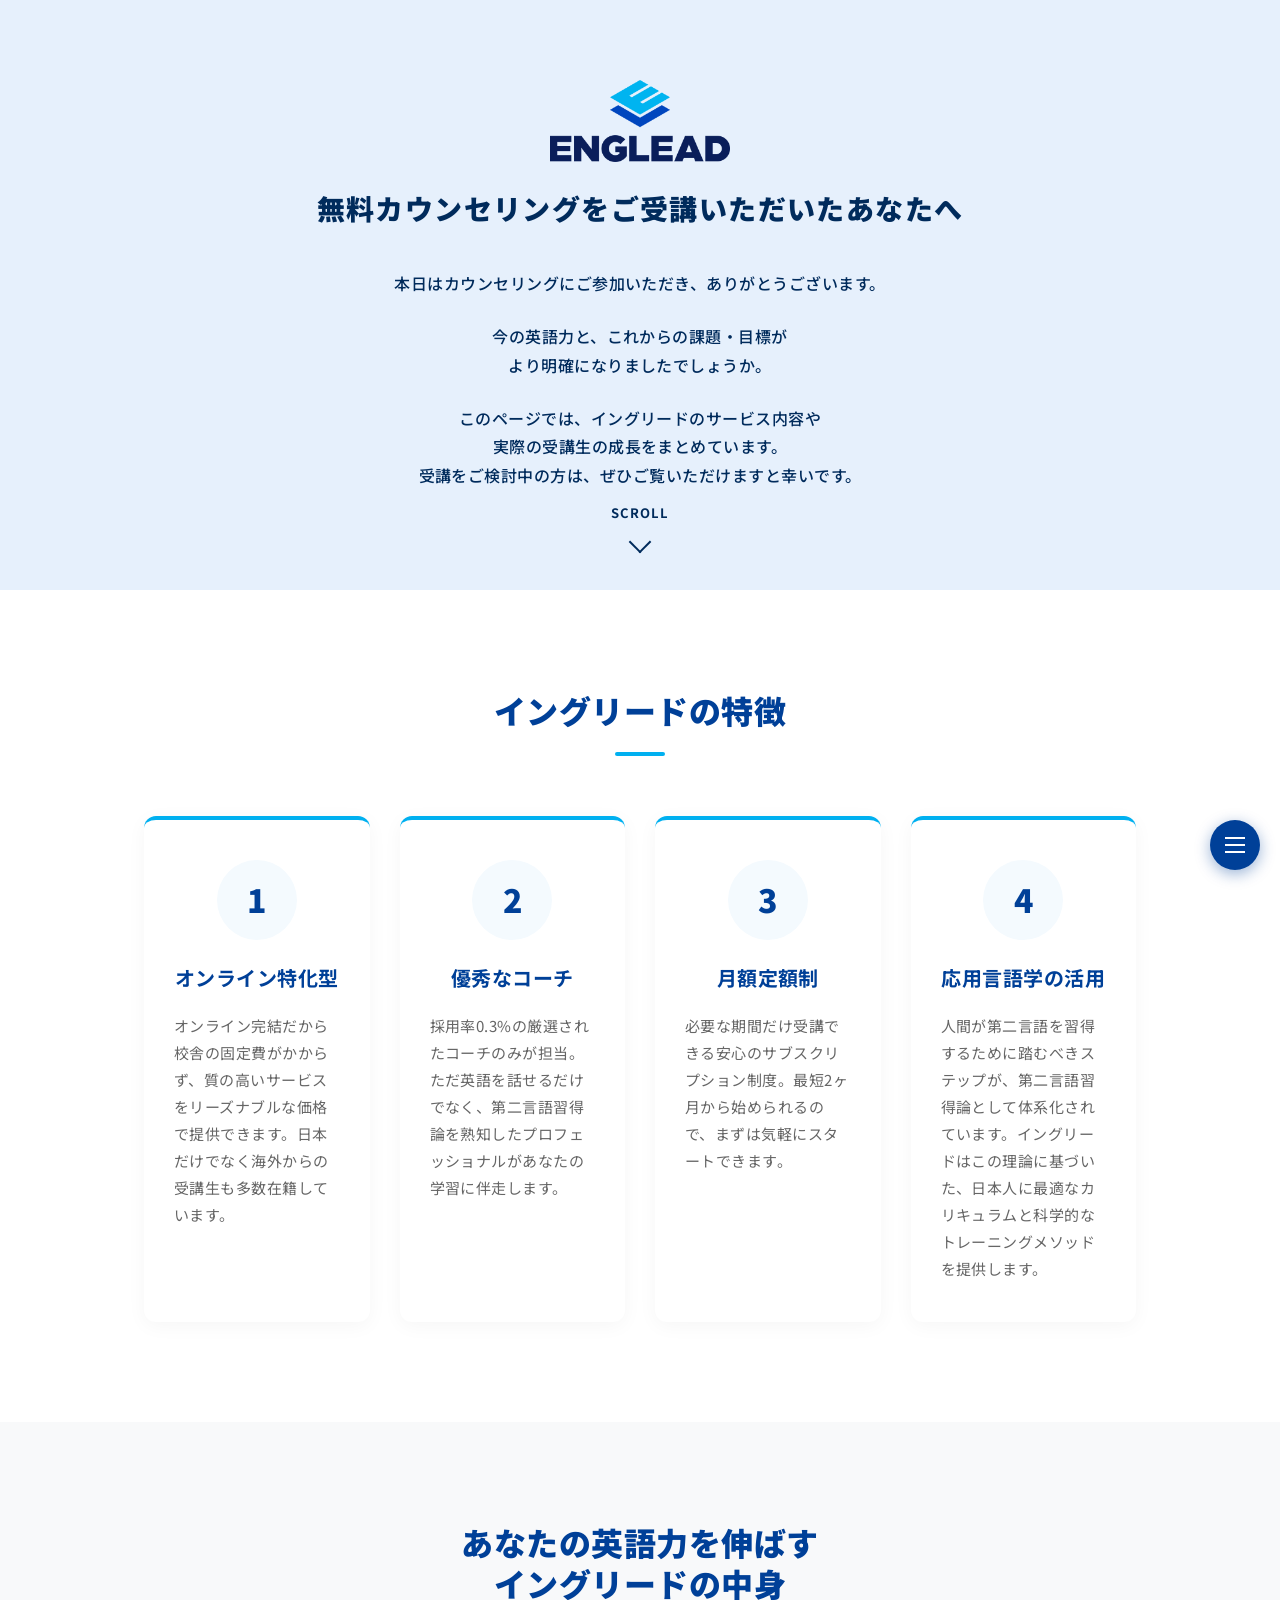
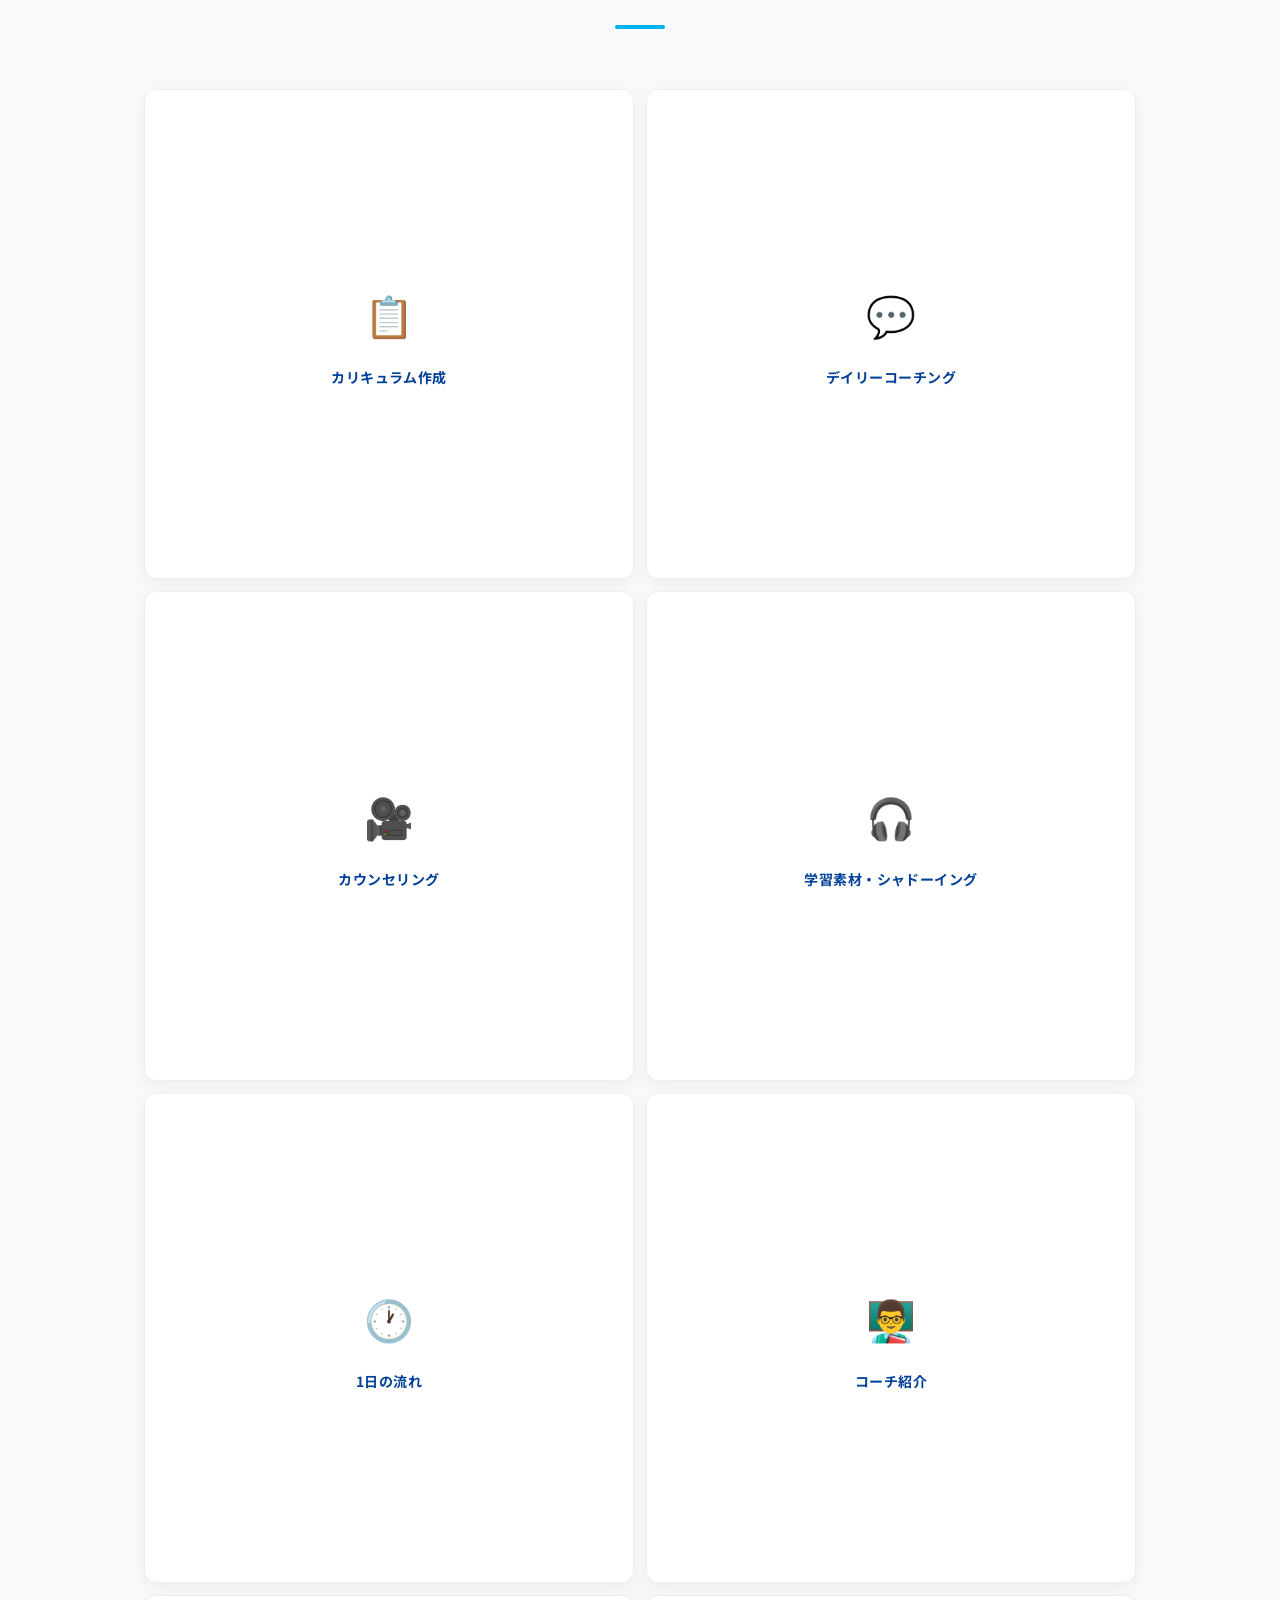
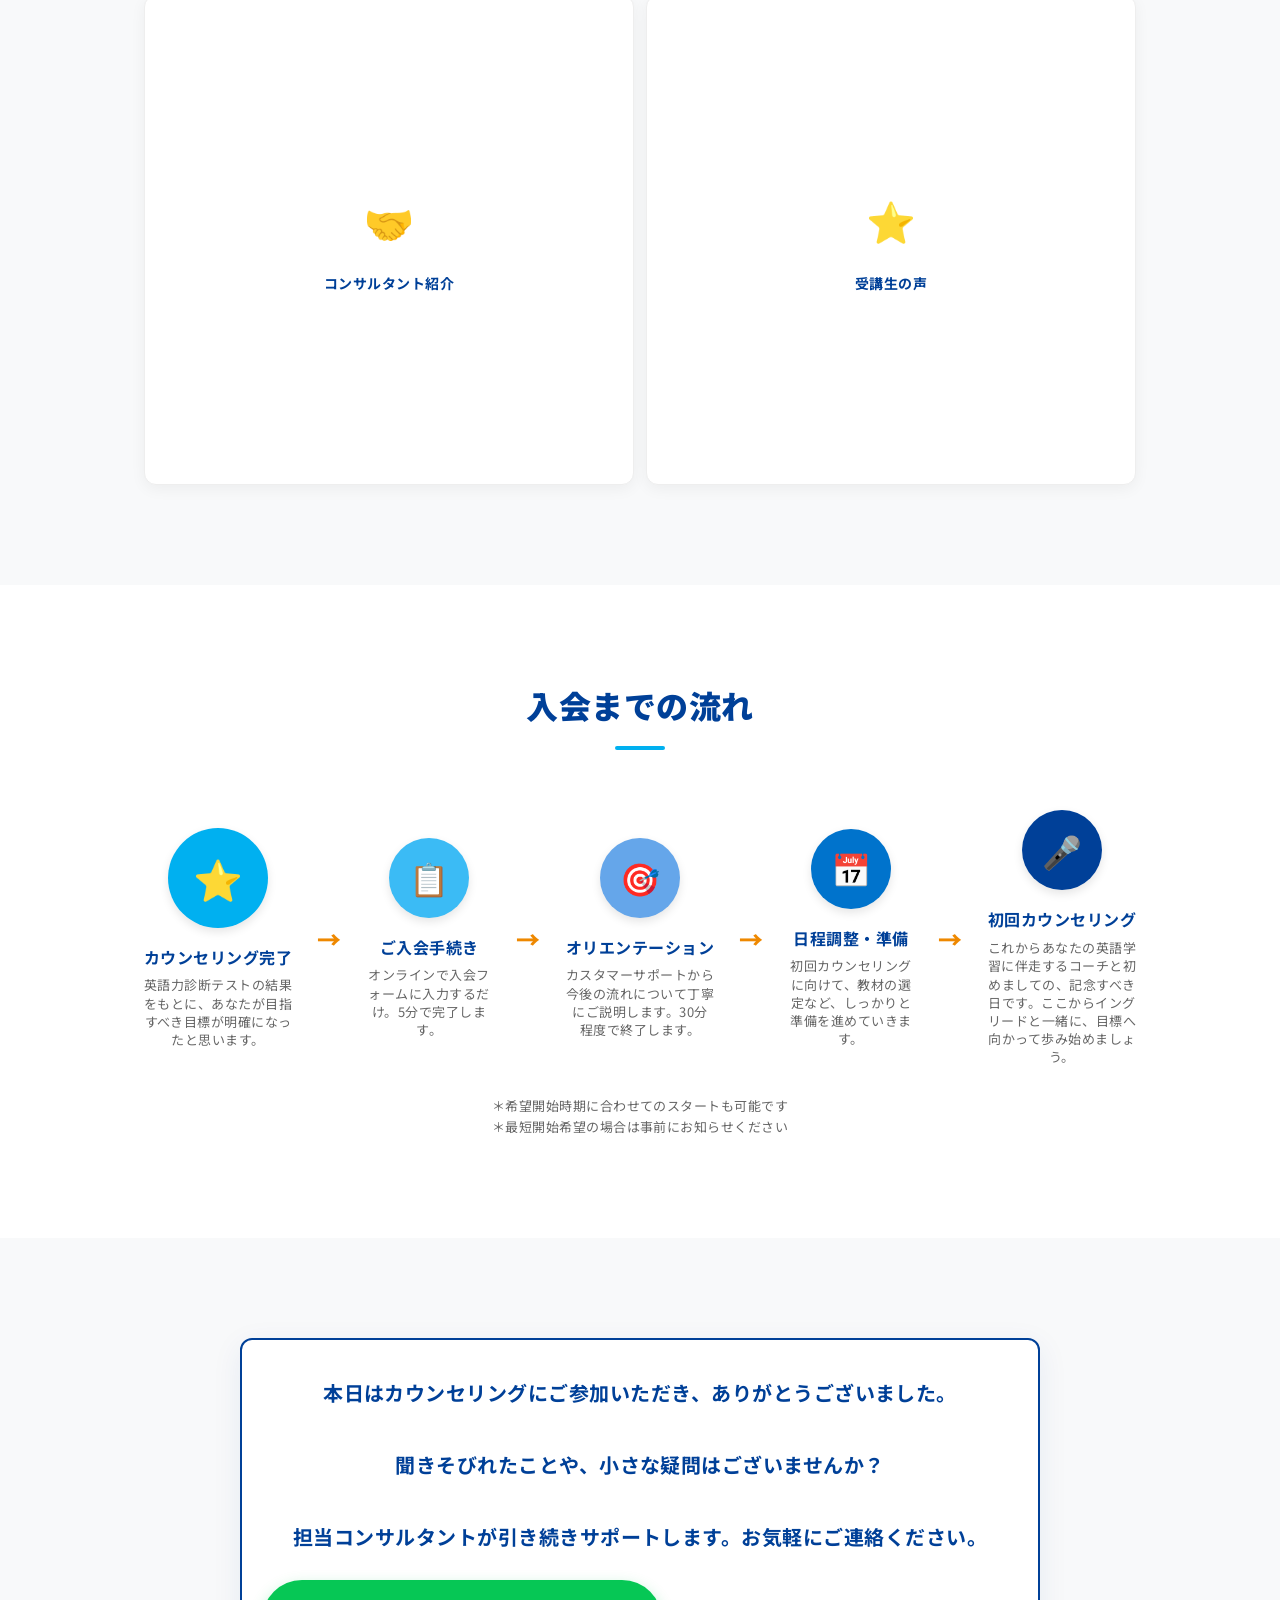
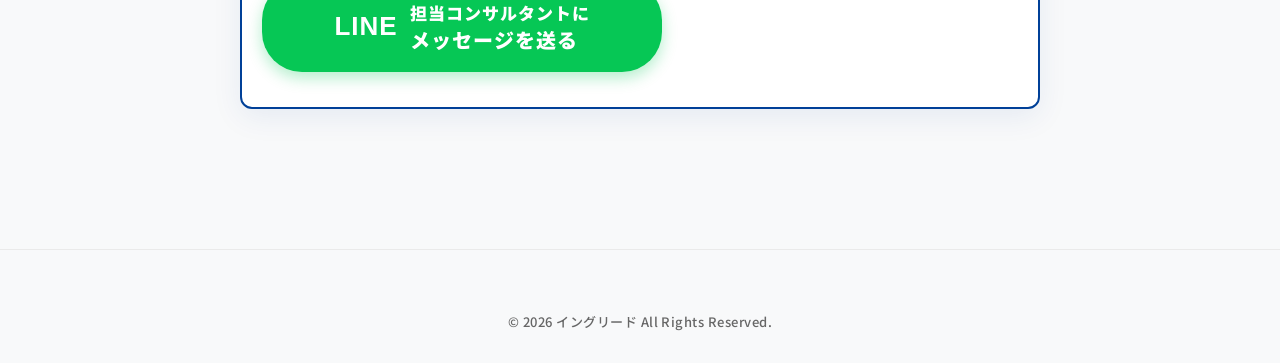
==== commit ffdd2e82: "微修正４" ====
--- a/lp-draft/index.html
+++ b/lp-draft/index.html
@@ -186,12 +186,10 @@
             font-weight: 500;
             line-height: 1.8;
             /* ややスッキリとした行間 */
-            text-align: left;
-            /* テキスト左揃え（中央配置だが文章は読みやすく） */
-            max-width: 800px;
+            text-align: center;
+            max-width: 640px;
             margin: 0 auto;
-            padding: 0 10px;
-            /* スマホ時の横揺れ・余白防止。以前より広め */
+            padding: 0 20px;
             word-break: keep-all;
             overflow-wrap: anywhere;
         }
@@ -1330,15 +1328,22 @@
            ------------------------------------------- */
         .service-grid {
             display: grid;
-            grid-template-columns: repeat(3, 1fr);
-            gap: 20px;
+            grid-template-columns: repeat(2, 1fr);
+            gap: 12px;
             width: 100%;
         }
 
         @media (max-width: 768px) {
             .service-grid {
                 grid-template-columns: repeat(2, 1fr);
-                gap: 15px;
+                gap: 10px;
+            }
+            .service-title {
+                font-size: 13px;
+                word-break: keep-all;
+                white-space: nowrap;
+                overflow: hidden;
+                text-overflow: ellipsis;
             }
         }
 
@@ -1351,6 +1356,12 @@
             cursor: pointer;
             transition: transform 0.3s ease, box-shadow 0.3s ease;
             border: 1px solid #eee;
+            aspect-ratio: 1 / 1;
+            display: flex;
+            flex-direction: column;
+            align-items: center;
+            justify-content: center;
+            width: 100%;
         }
 
         .service-item:hover {
@@ -1589,8 +1600,8 @@
             <h1 class="hero-catchphrase">無料カウンセリングを<br class="sp-only">ご受講いただいたあなたへ</h1>
             <div class="hero-message">
                 <p>本日はカウンセリングにご参加いただき、ありがとうございます。</p>
-                <p>今の英語力と、これからの課題・目標が明確になったと思います。</p>
-                <p>このページでは、イングリードのサービス内容や実際の受講者の声をまとめています。<br class="sp-only">ぜひじっくりご覧ください。</p>
+                <p>今の英語力と、これからの課題・目標が<br>より明確になりましたでしょうか。</p>
+                <p>このページでは、イングリードのサービス内容や<br>実際の受講生の成長をまとめています。<br>受講をご検討中の方は、ぜひご覧いただけますと幸いです。</p>
             </div>
         </div>
         <div class="scroll-down">
@@ -1613,7 +1624,7 @@
                 <div class="feature-item">
                     <div class="feature-icon">2</div>
                     <h3 class="feature-title">優秀なコーチ</h3>
-                    <p class="feature-desc">採用率0.3%の厳選されたコーチのみが担当。英語を話せるだけでなく、第二言語習得論を熟知したプロフェッショナルがあなたの学習を支えます。</p>
+                    <p class="feature-desc">採用率0.3%の厳選されたコーチのみが担当。ただ英語を話せるだけでなく、第二言語習得論を熟知したプロフェッショナルがあなたの学習に伴走します。</p>
                 </div>
                 <div class="feature-item">
                     <div class="feature-icon">3</div>
@@ -1623,7 +1634,7 @@
                 <div class="feature-item">
                     <div class="feature-icon">4</div>
                     <h3 class="feature-title">応用言語学の活用</h3>
-                    <p class="feature-desc">第二言語習得論に基づく、日本人に最適なカリキュラムと科学的なトレーニングメソッドを提供します。</p>
+                    <p class="feature-desc">人間が第二言語を習得するために踏むべきステップが、第二言語習得論として体系化されています。イングリードはこの理論に基づいた、日本人に最適なカリキュラムと科学的なトレーニングメソッドを提供します。</p>
                 </div>
             </div>
         </div>
@@ -1632,7 +1643,9 @@
 <!-- サービス内容 -->
     <section id="sec-service">
         <div class="container">
-            <h2 class="section-title">あなたの英語力を伸ばす、イングリードの中身</h2>
+            <h2 class="section-title">
+  あなたの英語力を伸ばす<br>イングリードの中身
+</h2>
             <div class="service-grid">
                 <div class="service-item" data-title="カリキュラム作成">
                     <div class="service-icon">📋</div>
@@ -1679,7 +1692,7 @@
                     <div class="flow-step start">
                         <div class="flow-icon-box">⭐</div>
                         <div class="flow-label">カウンセリング完了</div>
-                        <div class="flow-sub">今ここ！</div>
+                        <div class="flow-sub">英語力診断テストの結果をもとに、あなたが目指すべき目標が明確になったと思います。</div>
                     </div>
                 </div>
                 <div class="flow-arrow">→</div>
@@ -1687,7 +1700,7 @@
                     <div class="flow-step step1">
                         <div class="flow-icon-box">📋</div>
                         <div class="flow-label">ご入会手続き</div>
-                        <div class="flow-sub">入会フォームに入力</div>
+                        <div class="flow-sub">オンラインで入会フォームに入力するだけ。5分で完了します。</div>
                     </div>
                 </div>
                 <div class="flow-arrow">→</div>
@@ -1695,15 +1708,15 @@
                     <div class="flow-step step2">
                         <div class="flow-icon-box">🎯</div>
                         <div class="flow-label">オリエンテーション</div>
-                        <div class="flow-sub">コーチとの顔合わせ・方針確認</div>
+                        <div class="flow-sub">カスタマーサポートから今後の流れについて丁寧にご説明します。30分程度で終了します。</div>
                     </div>
                 </div>
                 <div class="flow-arrow">→</div>
                 <div class="flow-step-wrapper">
                     <div class="flow-step step3">
                         <div class="flow-icon-box">📅</div>
-                        <div class="flow-label">日程調整</div>
-                        <div class="flow-sub">初回カウンセリング日を決める</div>
+                        <div class="flow-label">日程調整・準備</div>
+                        <div class="flow-sub">初回カウンセリングに向けて、教材の選定など、しっかりと準備を進めていきます。</div>
                     </div>
                 </div>
                 <div class="flow-arrow">→</div>
@@ -1711,7 +1724,7 @@
                     <div class="flow-step step4">
                         <div class="flow-icon-box">🎤</div>
                         <div class="flow-label">初回カウンセリング</div>
-                        <div class="flow-sub">コーチング開始！</div>
+                        <div class="flow-sub">これからあなたの英語学習に伴走するコーチと初めましての、記念すべき日です。ここからイングリードと一緒に、目標へ向かって歩み始めましょう。</div>
                     </div>
                 </div>
             </div>
